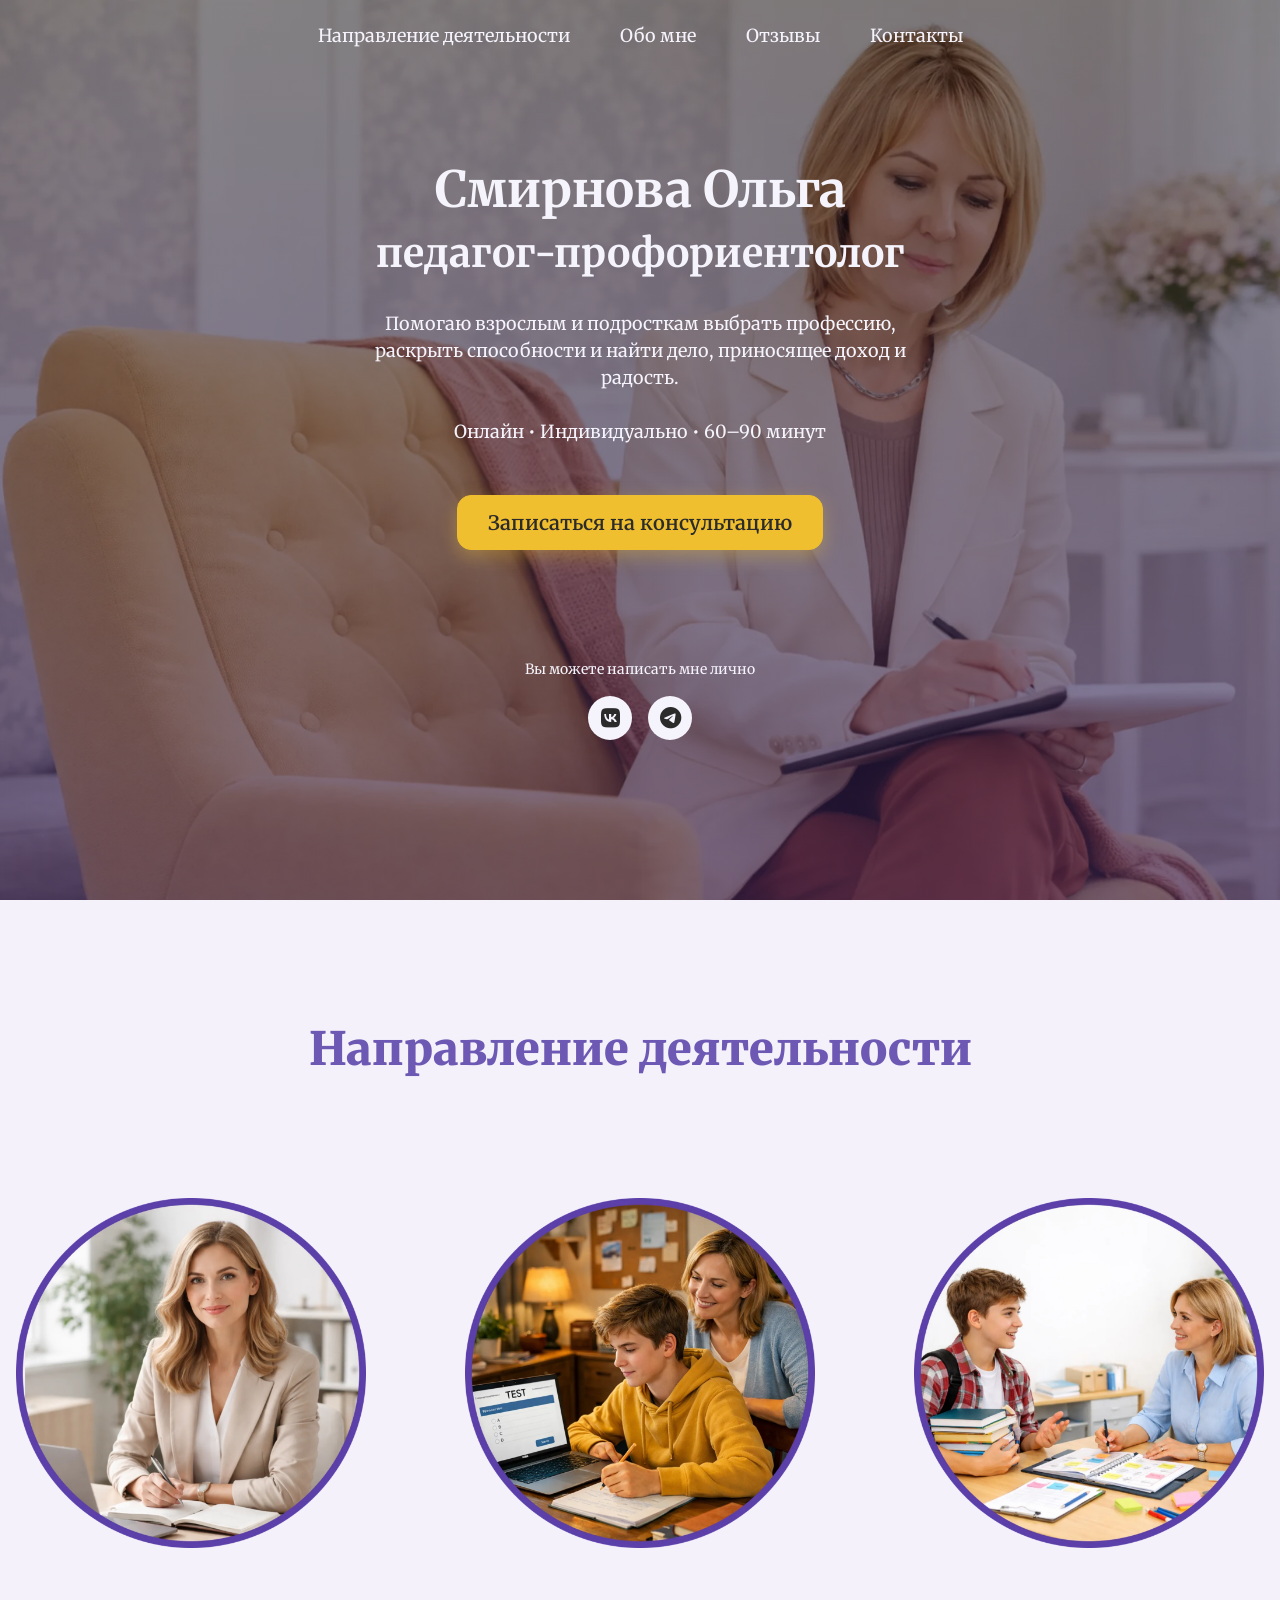
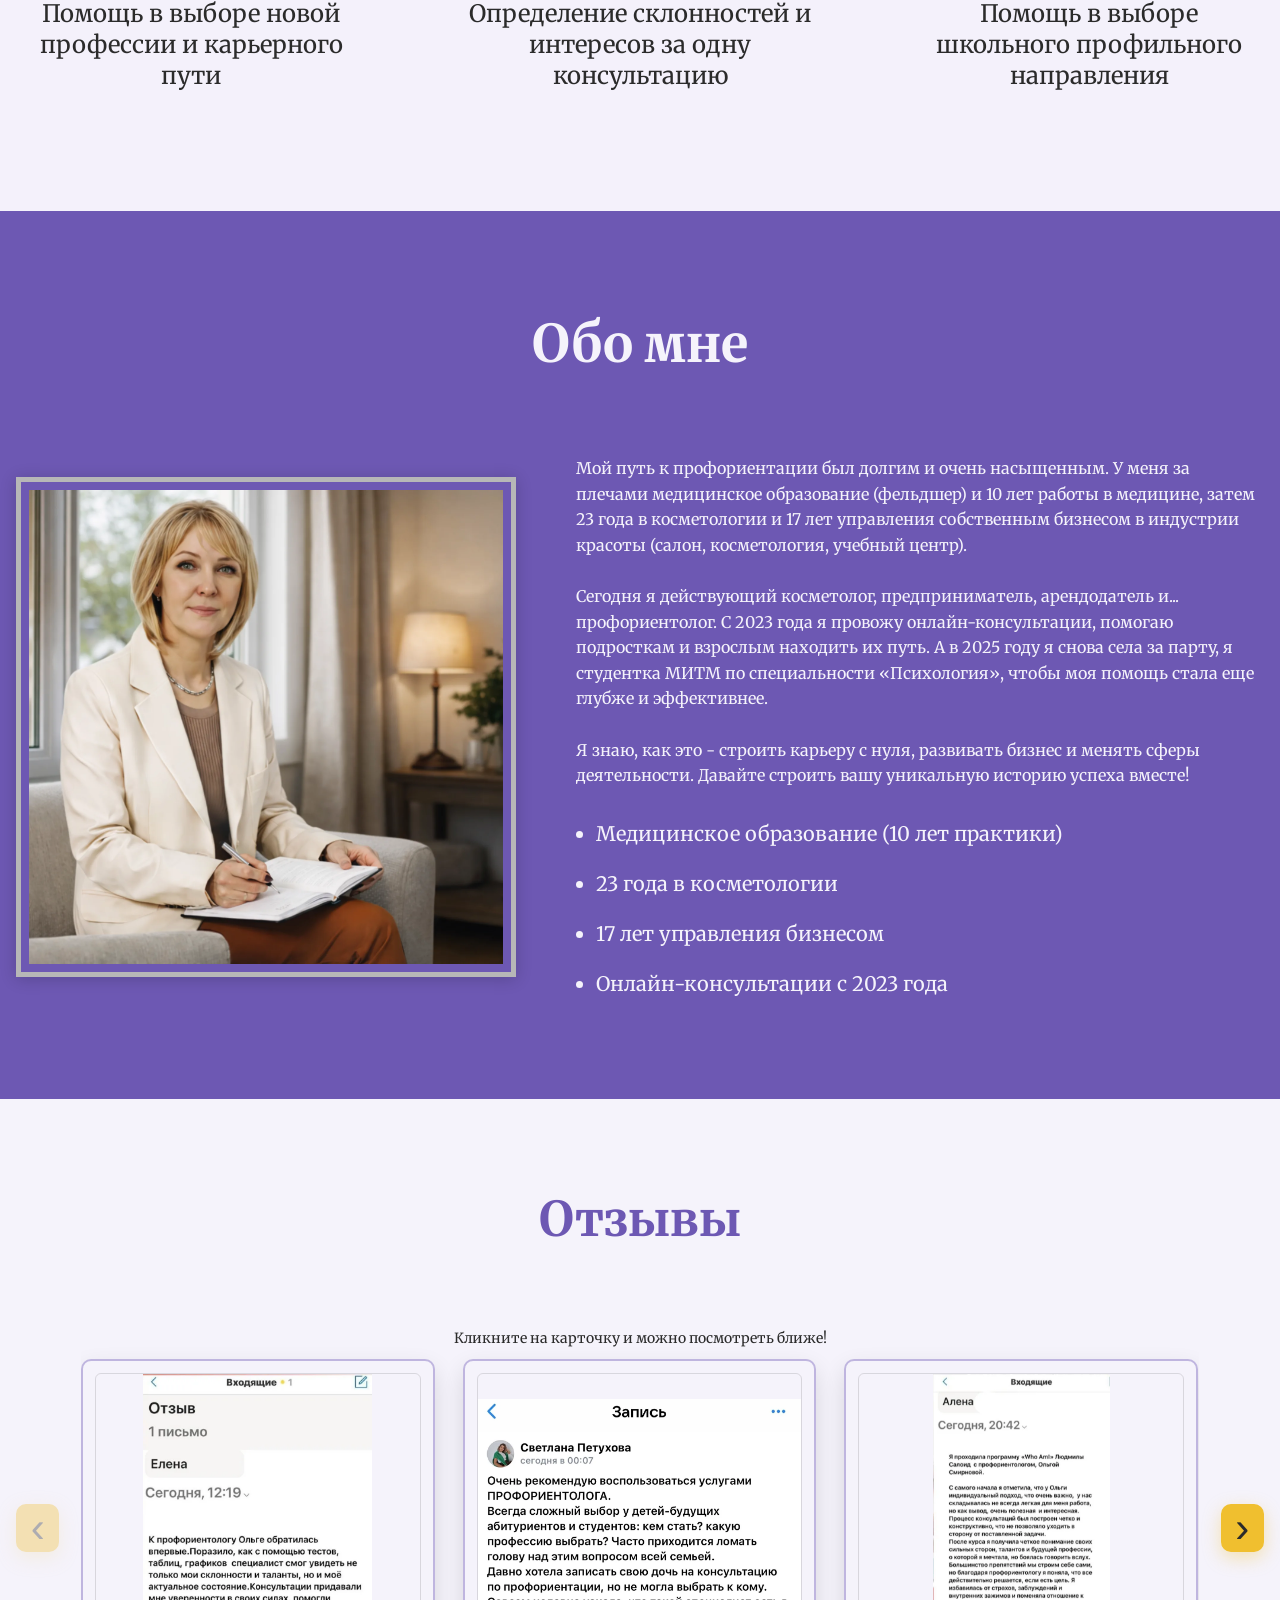
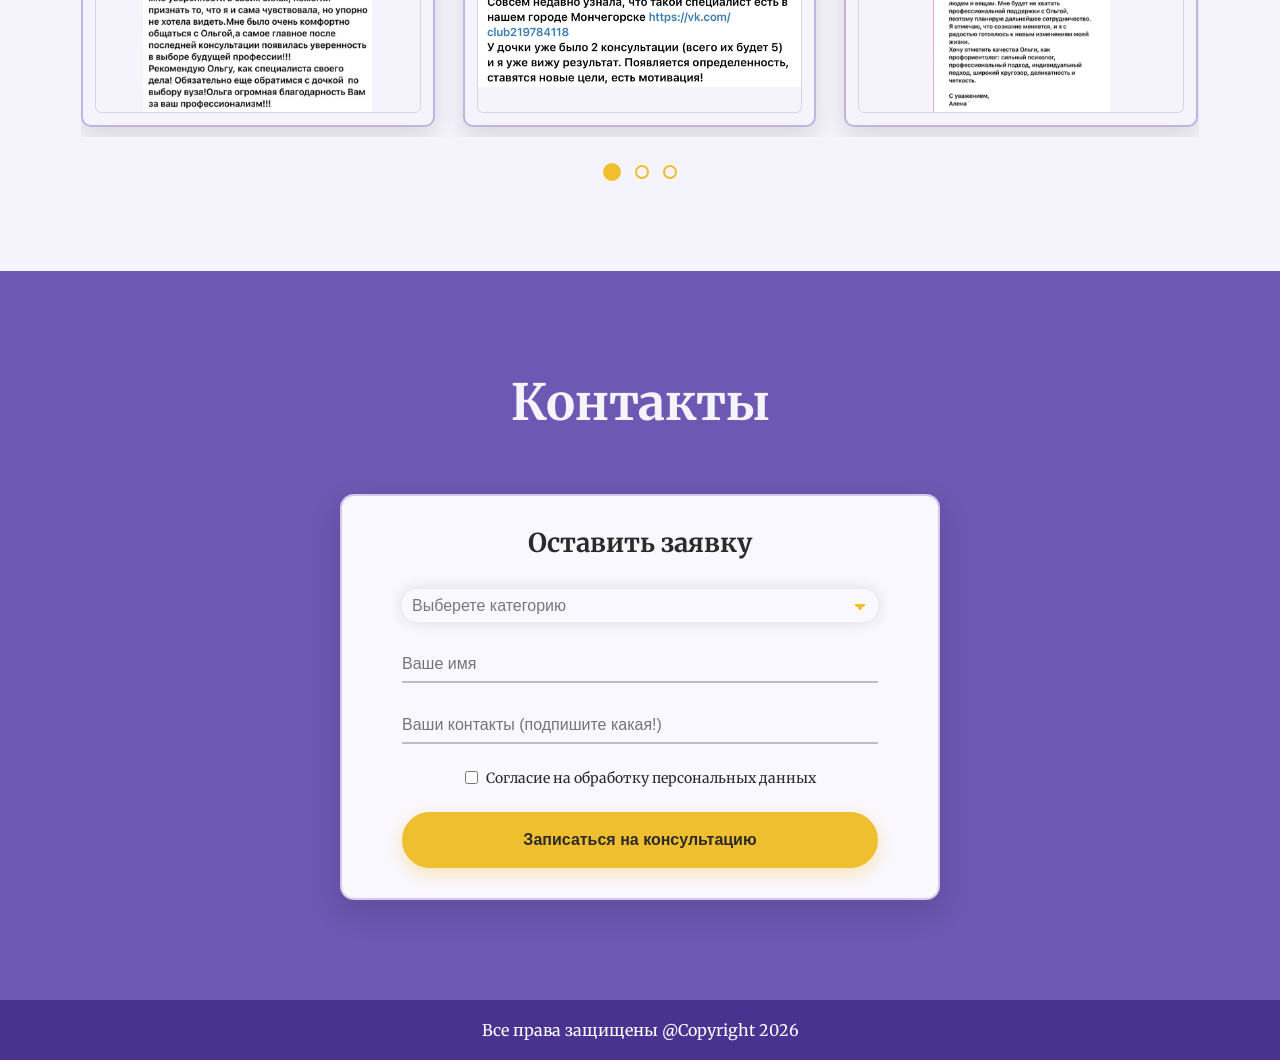
==== index.html @ a54b6b0c "changed" ====
<!DOCTYPE html>
<html lang="ru">

<head>
    <meta charset="UTF-8">
    <meta name="viewport" content="width=device-width, initial-scale=1.0">
    <link rel="stylesheet" href="./css/style.css">
    <link rel="stylesheet" href="./css/media.css">
    <link rel="stylesheet" href="https://cdn.jsdelivr.net/npm/@fortawesome/fontawesome-free@6.5.1/css/all.min.css">
    <link rel="preload" as="image" href="/img/headerPhoto.webp">
    <link href="https://unpkg.com/aos@2.3.1/dist/aos.css" rel="stylesheet">
    <title>Профориентолог Ольга</title>
</head>

<body>
    <nav id="nav">
        <div class="container">
            <div class="nav__links">
                <a href="#work">Направление деятельности</a>
                <a href="#about">Обо мне</a>
                <a href="#reviews">Отзывы</a>
                <a href="#contact">Контакты</a>
            </div>
            <button class="hamburger">
                <span></span>
                <span></span>
                <span></span>
            </button>
        </div>
    </nav>
    <header>
        <div class="container">
            <div class="header__elements">
                <div class="header__description">
                    <h1 data-aos-duration="700" data-aos="fade-down">Смирнова Ольга
                        <br>
                        <span>педагог-профориентолог</span>
                    </h1>
                    <p data-aos-duration="700" data-aos="fade-up">Помогаю взрослым и подросткам выбрать профессию,
                        раскрыть способности и найти дело, приносящее
                        доход и радость.
                        <br>
                        <br>
                        Онлайн • Индивидуально • 60–90 минут
                    </p>
                    <a data-aos-duration="700" data-aos="fade-up" href="#">Записаться на консультацию</a>
                </div>
                <div data-aos-duration="1500" data-aos="fade-up" class="header__contacts">
                    <span>Вы можете написать мне лично</span>
                    <div class="links">
                        <a href=""><i class="fa-brands fa-vk"></i></a>
                        <a href=""><i class="fa-brands fa-telegram"></i></a>
                    </div>
                </div>
            </div>
        </div>
    </header>
    <section id="work" class="work">
        <div class="container">
            <h2 data-aos-duration="700" data-aos="fade-down">Направление деятельности</h2>
            <div class="work__elements">
                <div data-aos-duration="700" data-aos="fade-right" class="work__item">
                    <img src="./img/block1.webp" alt="Профориентация для взрослых" loading="lazy" decoding="async">
                    <p>Помощь в выборе новой профессии и карьерного пути</p>
                </div>
                <div data-aos-duration="500" data-aos="zoom-in" class="work__item">
                    <img src="./img/block2.webp" alt="Профориентация для взрослых" loading="lazy" decoding="async">
                    <p>Определение склонностей и интересов за одну консультацию</p>
                </div>
                <div data-aos-duration="700" data-aos="fade-left" class="work__item">
                    <img src="./img/block3.webp" alt="Профориентация для взрослых" loading="lazy" decoding="async">
                    <p>Помощь в выборе школьного профильного направления</p>
                </div>
            </div>
        </div>
    </section>
    <main id="about" class="about">
        <div class="container">
            <h2 data-aos-duration="700" data-aos="fade-down">Обо мне</h2>
            <div class="about__elements">
                <img data-aos-duration="1000" data-aos="fade-right" src="./img/aboutPhoto.webp" alt="">
                <div data-aos-duration="700" data-aos="fade-up" class="about__description">
                    <p>Мой путь к профориентации был долгим и очень насыщенным. У меня за плечами медицинское
                        образование (фельдшер) и 10 лет работы в медицине, затем 23 года в косметологии и 17 лет
                        управления собственным бизнесом в индустрии красоты (салон, косметология, учебный центр).
                        <br>
                        <br>
                        Сегодня я действующий косметолог, предприниматель, арендодатель и... профориентолог.
                        С 2023 года я провожу онлайн-консультации, помогаю подросткам и взрослым находить их путь. А в
                        2025 году я снова села за парту, я студентка МИТМ по специальности «Психология», чтобы моя
                        помощь стала еще глубже и эффективнее.
                        <br>
                        <br>
                        Я знаю, как это - строить карьеру с нуля, развивать бизнес и менять сферы деятельности.
                        Давайте строить вашу уникальную историю успеха вместе!
                    </p>
                    <ul>
                        <li>Медицинское образование (10 лет практики)</li>
                        <li>23 года в косметологии</li>
                        <li>17 лет управления бизнесом</li>
                        <li>Онлайн-консультации с 2023 года</li>
                    </ul>
                </div>
            </div>
        </div>
    </main>
    <section class="reviews" id="reviews">
        <div class="container">
            <h2 data-aos-duration="700" data-aos="fade-down" class="reviews__title">Отзывы</h2>
            

            <div data-aos-duration="700" data-aos="fade-up" class="reviews__wrap">
                <button class="reviews__arrow reviews__arrow--left" type="button" aria-label="Предыдущие отзывы">
                    &#8249;
                </button>

                <div class="reviews__viewport">
                    <p>Кликните на карточку и можно посмотреть ближе!</p>
                    <div class="reviews__track">

                        <article class="reviews__card">
                            <img class="reviews__img" src="./img/otziv1.webp" alt="Отзыв 1" loading="lazy" decoding="async">
                        </article>

                        <article class="reviews__card">
                            <img class="reviews__img" src="./img/otziv2.webp" alt="Отзыв 2" loading="lazy" decoding="async">
                        </article>

                        <article class="reviews__card">
                            <img class="reviews__img" src="./img/otziv3.webp" alt="Отзыв 3" loading="lazy" decoding="async">
                        </article>

                        <article class="reviews__card">
                            <img class="reviews__img" src="./img/otziv4.webp" alt="Отзыв 4" loading="lazy" decoding="async">
                        </article>

                        <article class="reviews__card">
                            <img class="reviews__img" src="./img/otziv5.webp" alt="Отзыв 5" loading="lazy" decoding="async">
                        </article>

                        <article class="reviews__card">
                            <img class="reviews__img" src="./img/otziv6.webp" alt="Отзыв 6" loading="lazy" decoding="async">
                        </article>

                        <article class="reviews__card">
                            <img class="reviews__img" src="./img/otziv7.webp" alt="Отзыв 7" loading="lazy" decoding="async">
                        </article>

                        <article class="reviews__card">
                            <img class="reviews__img" src="./img/otziv8.webp" alt="Отзыв 8" loading="lazy" decoding="async">
                        </article>

                        <article class="reviews__card">
                            <img class="reviews__img" src="./img/otziv9.webp" alt="Отзыв 9" loading="lazy" decoding="async">
                        </article>
                    </div>
                </div>

                <button class="reviews__arrow reviews__arrow--right" type="button" aria-label="Следующие отзывы">
                    &#8250;
                </button>
            </div>

            <div class="reviews__dots" aria-label="Пагинация отзывов"></div>
        </div>
    </section>
    <section class="contact" id="contacts">
        <div class="container">
            <h2 class="contact__title">Контакты</h2>

            <!-- ВАЖНО: action = твой Apps Script URL -->
            <form class="contact__form" id="contactForm" method="POST"
                action="https://script.google.com/macros/s/AKfycbypz19yXcT_m0xXS_LXuAN0PC6YUEdVDDQrDyx9GblfF2vNADmtGeYzsNXAjeekaZm2/exec"
                target="gas_iframe">

                <h3 class="contact__form-title">Оставить заявку</h3>

                <div class="contact__field">
                    <select class="contact__select" name="category" required>
                        <option value="" disabled selected>Выберете категорию</option>
                        <option value="Для взрослых">Для взрослых</option>
                        <option value="Для подростков">Для подростков</option>
                        <option value="Выбор профильного обучения">Выбор профильного обучения</option>
                        <option value="Т-игра">Т-игра</option>
                    </select>
                </div>

                <div class="contact__field">
                    <input type="text" name="name" placeholder="Ваше имя" required>
                </div>

                <div class="contact__field">
                    <input type="text" name="contact" placeholder="Ваши контакты (подпишите какая!)" required>
                </div>

                <!-- Honeypot (скрытое поле для ботов) -->
                <div class="hp-field" aria-hidden="true">
                    <label>
                        Не заполняйте это поле
                        <input type="text" name="website" tabindex="-1" autocomplete="off">
                    </label>
                </div>

                <label class="contact__agree">
                    <input type="checkbox" name="agree" required>
                    Согласие на обработку персональных данных
                </label>

                <div id="formMessage" style="display:none; margin-top:12px; padding:10px; border-radius:8px;"></div>

                <button type="submit" class="contact__btn">
                    <span class="btn__text">Записаться на консультацию</span>
                    <span class="btn__spinner" aria-hidden="true"></span>
                </button>

                <!-- Скрытое поле requestId будет добавлено скриптом -->
            </form>

            <!-- Скрытый iframe для отправки -->
            <iframe name="gas_iframe" id="gas_iframe" style="display: none;"></iframe>
        </div>
    </section>
    <footer>
        <div class="container">
            <p>Все права защищены @Copyright 2026</p>
        </div>
    </footer>

    <div class="img-modal" id="imgModal" aria-hidden="true">
        <div class="img-modal__overlay" data-close="true"></div>

        <div class="img-modal__content" role="dialog" aria-modal="true">
            <button class="img-modal__close" type="button" aria-label="Закрыть" data-close="true">✕</button>
            <img class="img-modal__img" id="imgModalImg" alt="Увеличенный отзыв">
        </div>
    </div>
    <script src="https://unpkg.com/aos@2.3.1/dist/aos.js"></script>
    <script src="./js/main.js"></script>
    <script>
        (function () {
            const form = document.getElementById('contactForm');
            const submitBtn = form.querySelector('.contact__btn');
            const btnText = submitBtn.querySelector('.btn__text') || submitBtn;
            const messageDiv = document.getElementById('formMessage');
            const iframe = document.getElementById('gas_iframe');

            // Настройки UX
            const COOLDOWN_MS = 10000;      // 30 сек блокировка повторной отправки
            const REQUEST_TIMEOUT_MS = 12000; // если iframe не загрузился
            const AUTOHIDE_MS = 10000;       // авто-скрытие сообщения

            let isSubmitting = false;
            let timeoutId = null;
            let hideMsgId = null;

            // Для антибота "слишком быстро"
            const formShownAt = Date.now();

            // Восстановление кулдауна после перезагрузки страницы
            const cooldownUntil = Number(localStorage.getItem('contactCooldownUntil') || 0);
            if (cooldownUntil > Date.now()) {
                lockButton(cooldownUntil - Date.now());
            }

            form.addEventListener('submit', function (e) {
                // 1) Honeypot: если поле "website" заполнено — считаем ботом
                const hp = form.querySelector('input[name="website"]');
                if (hp && hp.value.trim()) {
                    // Тихо "успешно" (чтобы бот не понял, что его поймали)
                    e.preventDefault();
                    showMessage('✅ Заявка успешно отправлена! Мы свяжемся с вами в ближайшее время.', 'success');
                    form.reset();
                    return;
                }

                // 2) Защита от даблклика
                if (isSubmitting) {
                    e.preventDefault();
                    return;
                }

                // 3) Если идёт кулдаун — не отправляем
                const until = Number(localStorage.getItem('contactCooldownUntil') || 0);
                if (until > Date.now()) {
                    e.preventDefault();
                    const sec = Math.ceil((until - Date.now()) / 1000);
                    showMessage(`⏳ Подождите ${sec} сек. перед повторной отправкой.`, 'error');
                    return;
                }

                // 4) Добавим requestId и время "сколько открыта форма"
                ensureHidden('requestId', Date.now().toString());
                ensureHidden('clientOpenMs', String(Date.now() - formShownAt));

                // UI
                clearTimers();
                messageDiv.style.display = 'none';

                isSubmitting = true;
                submitBtn.disabled = true;
                submitBtn.classList.add('is-loading');
                if (btnText !== submitBtn) btnText.textContent = 'Отправка...';

                // Таймаут на случай, если iframe не загрузился
                timeoutId = setTimeout(() => {
                    isSubmitting = false;
                    submitBtn.disabled = false;
                    submitBtn.classList.remove('is-loading');
                    if (btnText !== submitBtn) btnText.textContent = 'Записаться на консультацию';

                    showMessage('⚠️ Не удалось дождаться ответа. Но если письмо пришло — всё ок. Попробуйте ещё раз позже.', 'error');
                }, REQUEST_TIMEOUT_MS);
            });

            // Успех считаем по факту загрузки iframe (без postMessage — стабильнее)
            iframe.addEventListener('load', function () {
                if (!isSubmitting) return;

                clearTimers();
                isSubmitting = false;

                // Ставим кулдаун
                const until = Date.now() + COOLDOWN_MS;
                localStorage.setItem('contactCooldownUntil', String(until));

                showMessage('✅ Заявка успешно отправлена! Мы свяжемся с вами в ближайшее время.', 'success');
                form.reset();

                // Разблокируем кнопку, но с обратным отсчётом
                lockButton(COOLDOWN_MS);
            });

            function lockButton(ms) {
                const end = Date.now() + ms;
                localStorage.setItem('contactCooldownUntil', String(end));

                submitBtn.disabled = true;
                submitBtn.classList.remove('is-loading');

                const tick = () => {
                    const left = end - Date.now();
                    if (left <= 0) {
                        submitBtn.disabled = false;
                        if (btnText !== submitBtn) btnText.textContent = 'Записаться на консультацию';
                        localStorage.removeItem('contactCooldownUntil');
                        return;
                    }
                    const sec = Math.ceil(left / 1000);
                    if (btnText !== submitBtn) btnText.textContent = `Отправлено ✓ (${sec}с)`;
                    requestAnimationFrame(tick);
                };
                tick();
            }

            function ensureHidden(name, value) {
                let input = form.querySelector(`input[name="${name}"]`);
                if (!input) {
                    input = document.createElement('input');
                    input.type = 'hidden';
                    input.name = name;
                    form.appendChild(input);
                }
                input.value = value;
            }

            function showMessage(text, type) {
                messageDiv.textContent = text;
                messageDiv.style.display = 'block';
                messageDiv.style.backgroundColor = type === 'success' ? '#d4edda' : '#f8d7da';
                messageDiv.style.color = type === 'success' ? '#155724' : '#721c24';
                messageDiv.style.border = `1px solid ${type === 'success' ? '#c3e6cb' : '#f5c6cb'}`;

                clearTimeout(hideMsgId);
                hideMsgId = setTimeout(() => {
                    messageDiv.style.display = 'none';
                }, AUTOHIDE_MS);
            }

            function clearTimers() {
                clearTimeout(timeoutId);
                timeoutId = null;
            }
        })();
    </script>
    <script>
        AOS.init();
    </script>
</body>

</html>
---- css/style.css ----
@import url("https://fonts.googleapis.com/css2?family=Merriweather:ital,opsz,wght@0,18..144,300..900;1,18..144,300..900&display=swap");

/* * { outline: 1px solid rgba(255,0,0,.15); }   */
/* Проверка вылезающих обьектов за экран, для адаптива */

:root {
  --color1: #2b2b2b;
  --color2: #f5f3fb;
  --color3: #6d58b3;
  --color4: #f0bf2f;
  --color5: #fff7d6;
}

* {
  margin: 0;
  padding: 0;
  box-sizing: border-box;
}

html {
  overflow-x: hidden;
}

body {
  font-family: "Merriweather", serif;
  background: var(--color2);
  color: var(--color1);
  overflow-x: hidden;
}

.container {
  max-width: 1440px;
  width: 100%;
  padding: 0 16px;
  margin: 0 auto;
  position: relative;
}

section {
  padding: 120px 0;
}

nav {
  width: 100%;
  padding: 24px 0;
  position: absolute;
  top: 0;
  left: 0;
  z-index: 10;

  & .nav__links {
    display: flex;
    align-items: center;
    justify-content: center;
    gap: 50px;

    & a {
      color: var(--color2);
      font-size: 18px;
      font-weight: 400;
      text-decoration: none;
      transition: 0.2s;

      &:hover {
        color: var(--color4);
      }
    }
  }
  & .hamburger {
    display: none;
  }
}

/* HEADER — простой hero */
header {
  width: 100%;
  height: 100vh;
  background-image:
    linear-gradient(to top, rgba(47, 32, 88, 0.6), rgba(0, 0, 0, 0.45)),
    url("../img/headerPhoto.webp");
  background-position: center center;
  background-size: cover;
  background-repeat: no-repeat;
  display: flex;
  align-items: center;
  justify-content: center;

  & .header__elements {
    display: flex;
    flex-direction: column;
    align-items: center;
    justify-content: center;
    gap: 110px;

    & .header__description {
      display: flex;
      flex-direction: column;
      align-items: center;
      text-align: center;

      & h1 {
        font-size: 50px;
        font-weight: 700;
        color: var(--color2);
        line-height: 1.2;
        margin-bottom: 30px;
        & span {
          font-size: 40px;
        }
      }

      & p {
        font-size: 18px;
        font-weight: 400;
        color: var(--color2);
        margin-bottom: 50px;
        line-height: 150%;
        max-width: 600px;
      }

      /* кнопка — простая */
      & a {
        background: var(--color4);
        border: 1px solid var(--color4);
        color: var(--color1);
        padding: 14px 30px;
        border-radius: 14px;
        text-decoration: none;
        font-weight: 600;
        transition: 0.4s;
        font-size: 20px;
        box-shadow: 0 6px 18px rgba(240, 191, 47, 0.35);

        &:hover {
          background: var(--color2);
          border-color: var(--color5);
          box-shadow: 0 3px 10px var(--color2);
        }
      }
    }

    /* блок контактов — простой */
    & .header__contacts {
      display: flex;
      flex-direction: column;
      gap: 18px;
      align-items: center;

      & span {
        color: var(--color2);
        font-size: 14px;
        font-weight: 400;
      }

      /* иконки — обычные кружки */
      & .links {
        display: flex;
        gap: 16px;

        & a {
          width: 44px;
          height: 44px;
          border-radius: 50%;
          background: var(--color2);
          display: flex;
          align-items: center;
          justify-content: center;
          text-decoration: none;
          transition: 0.4s;

          & i {
            font-size: 22px;
            color: var(--color1);
            transition: 0.4s;
          }

          &:hover {
            background: var(--color4);
          }
        }
      }
    }
  }
}

.work {
  background-color: #f4f1fb;
  & h2 {
    color: var(--color3);
    font-size: 46px;
    text-align: center;
    font-weight: 900;
    margin-bottom: 120px;
  }

  & .work__elements {
    display: flex;
    gap: 40px;
    justify-content: space-between;

    & .work__item {
      display: flex;
      flex-direction: column;
      max-width: 400px;
      width: 100%;
      gap: 50px;
      & img {
        width: 100%;
      }
      & p {
        font-size: 24px;
        text-align: center;
        color: var(--color1);
      }
    }
  }
}

.about {
  background-color: var(--color3);
  padding: 100px 0;

  & h2 {
    text-align: center;
    font-size: 52px;
    color: var(--color2);
    margin-bottom: 80px;
  }

  & .about__elements {
    display: flex;
    justify-content: space-between;
    align-items: center;
    gap: 100px;

    & img {
      max-width: 600px;
      width: 100%;
      border: 5px solid rgb(183, 183, 183);
      box-shadow: 0px 2px 15px rgba(0, 0, 0, 0.188);
      padding: 8px;
    }

    & p {
      font-size: 16px;
      color: var(--color2);
      line-height: 1.6;
      font-weight: 400;
      margin-bottom: 50px;
    }

    & ul {
      display: flex;
      flex-direction: column;
      gap: 20px;
      margin-left: 20px;

      & li {
        font-size: 20px;
        color: var(--color2);
        line-height: 150%;
      }
    }
  }
}

/* ===== REVIEWS (ваша палитра) ===== */
.reviews {
  padding: 90px 0; /* мягкий "бумажный" фон */
  color: var(--color1);
}

.reviews .container {
  max-width: 1440px;
}

.reviews__title {
  text-align: center;
  font-size: 48px;
  font-weight: 700;
  color: var(--color3); /* фиолетовый заголовок */
  margin-bottom: 70px;
}

/* layout */
.reviews__wrap {
  display: flex;
  align-items: center;
  justify-content: center;
  gap: 22px;
  position: relative;
}

.reviews__viewport {
  width: 100%;
  overflow: hidden;
  padding: 10px 0;
}

.reviews__viewport p {
  font-size: 14px;
  text-align: center;
  margin-bottom: 12px;
}

.reviews__track {
  display: flex;
  gap: 28px;
  transition: transform 0.55s ease;
  will-change: transform;
}

/* 3 cards desktop */
.reviews__card {
  flex: 0 0 calc((100% - 56px) / 3); /* 2 gaps * 28 */
  background: var(--color2); /* светлая карточка */
  border: 2px solid rgba(91, 63, 168, 0.35);
  border-radius: 10px;
  padding: 12px;
  transition: 0.4s;
  box-shadow: 0 10px 24px rgba(15, 15, 15, 0.12);
  cursor: pointer;
}

.reviews__card:hover {
  border-color: rgba(91, 63, 168, 0.65);
}

.reviews__img {
  width: 100%;
  height: 340px;
  object-fit: contain;
  display: block;
  border-radius: 6px;

  /* чтобы скрин выглядел как “в рамке” */
  border: 1px solid rgba(15, 15, 15, 0.12);
}

/* arrows */
.reviews__arrow {
  width: 48px;
  height: 48px;
  border-radius: 10px;

  border: 2px solid rgba(91, 63, 168, 0.45);
  background: var(--color4); /* жёлтый акцент */
  border-color: var(--color4);
  color: var(--color1);

  font-size: 42px;
  line-height: 1;
  cursor: pointer;
  transition: 0.2s;
  box-shadow: 0 6px 18px rgba(240, 191, 47, 0.35);

  display: flex;
  align-items: center;
  justify-content: center;
}

.reviews__arrow:hover {
  border: 2px solid var(--color4);
  background: var(--color2);
  color: var(--color1);
}

.reviews__arrow:disabled {
  opacity: 0.35;
  cursor: default;
  &:hover {
    border: 2px solid rgba(91, 63, 168, 0.45);
    background: var(--color4); /* жёлтый акцент */
    border-color: var(--color4);
    color: var(--color1);
  }
}

/* dots */
.reviews__dots {
  margin-top: 26px;
  display: flex;
  justify-content: center;
  align-items: center;
  gap: 14px;
}

.reviews__dot {
  width: 14px;
  height: 14px;
  border-radius: 999px;
  border: 2px solid var(--color4);
  background: transparent;
  cursor: pointer;
  transition: 0.4s;
}

.reviews__dot.is-active {
  background: var(--color4);
  border-color: var(--color4);
  width: 18px;
  height: 18px;
}

/* ===== CONTACT SECTION ===== */

.contact {
  padding: 100px 0;
  background: var(--color3); /* фиолетовый фон */
  display: flex;
  align-items: center;
}

.contact__title {
  text-align: center;
  font-size: 50px;
  font-weight: 700;
  color: var(--color2);
  margin-bottom: 60px;
}

.contact__form-wrapper {
  display: flex;
  justify-content: center;
}

.contact__form {
  width: 100%;
  max-width: 600px;
  background: #faf8ff;
  padding: 30px 60px;
  border-radius: 14px;
  margin: auto;
  border: 2px solid rgba(91, 63, 168, 0.25);
  box-shadow: 0 12px 30px rgba(15, 15, 15, 0.15);
  text-align: left;
}

.contact__form-title {
  font-size: 26px;
  margin-bottom: 30px;
  color: var(--color1);
  text-align: center;
}

.contact__list {
  margin-bottom: 35px;
  padding-left: 20px;
  color: var(--color1);
}

.contact__list li {
  margin-bottom: 12px;
}

.contact__list li::marker {
  color: var(--color3);
  font-size: 22px;
}

.contact__field {
  margin-bottom: 25px;
}

.contact__field input {
  width: 100%;
  border: none;
  border-bottom: 2px solid rgba(15, 15, 15, 0.25);
  background: transparent;
  padding: 8px 0;
  font-size: 16px;
  color: var(--color1);
  outline: none;
  transition: 0.3s;
}

.contact__field input:focus {
  border-color: var(--color4);
}

/* select под стиль инпутов */
.contact__select {
  width: 100%;
  background: transparent;
  border-radius: 15px;
  border: none;
  padding: 8px 34px 8px 10px; /* справа место под стрелку */
  font-size: 16px;
  color: var(--color1);
  outline: none;
  transition: 0.3s;
  box-shadow: 0px 0px 15px rgba(0, 0, 0, 0.124);

  /* убираем стандартный вид */
  -webkit-appearance: none;
  -moz-appearance: none;
  appearance: none;

  /* своя стрелочка */
  background-image:
    linear-gradient(45deg, transparent 50%, var(--color4) 50%),
    linear-gradient(135deg, var(--color4) 50%, transparent 50%);
  background-position:
    calc(100% - 18px) 55%,
    calc(100% - 12px) 55%;
  background-size:
    6px 6px,
    6px 6px;
  background-repeat: no-repeat;
}

.contact__select:focus {
  border-color: var(--color4);
}

/* чтобы placeholder (первая опция) был "серым" */
.contact__select:invalid {
  color: rgba(15, 15, 15, 0.55);
}

/* на всякий: скрыть стрелку в IE (если вдруг) */
.contact__select::-ms-expand {
  display: none;
}

.contact__agree {
  display: flex;
  align-items: center;
  justify-content: center;
  font-size: 14px;
  margin-bottom: 15px;
  color: var(--color1);
}

.contact__agree input {
  margin-right: 8px;
}

/* honeypot должен быть невидимым, но существовать в DOM */
.hp-field {
  position: absolute;
  left: -9999px;
  top: 0;
  width: 1px;
  height: 1px;
  overflow: hidden;
}

.contact__btn {
  width: 100%;
  padding: 16px;
  background: var(--color4);
  border: 3px solid var(--color4);
  border-radius: 40px;
  font-size: 16px;
  position: relative;
  font-weight: 600;
  color: var(--color1);
  cursor: pointer;
  transition: 0.3s;
  box-shadow: 0 6px 18px rgba(240, 191, 47, 0.35);
  margin-top: 10px;
}

.contact__btn:hover {
  background: transparent;
  border-color: var(--color4);
}

.contact__btn.is-loading {
  opacity: 0.85;
  cursor: not-allowed;
}

.contact__btn .btn__spinner {
  display: none;
  width: 16px;
  height: 16px;
  margin-left: 10px;
  border: 2px solid currentColor;
  border-top-color: transparent;
  border-radius: 50%;
  vertical-align: middle;
  animation: spin 0.8s linear infinite;
}

.contact__btn.is-loading .btn__spinner {
  display: inline-block;
}

@keyframes spin {
  to {
    transform: rotate(360deg);
  }
}

footer {
  background: #4a3390; /* темнее чем --color3 */
  color: #ffffff;
  padding: 20px 0;
  text-align: center;
}

/* ===== Image Modal ===== */
.img-modal {
  position: fixed;
  inset: 0;
  display: none;
  z-index: 9999;
  transition: 0.4s;           
  padding: 0 8px;
}

.img-modal.is-open {
  display: flex;
  justify-content: center;    
  align-items: center;  
}

.img-modal__overlay {
  position: absolute;
  inset: 0;
  background: rgba(15, 15, 15, 0.65);
}

.img-modal__content {
  position: relative;
  max-width: 900px;
  width: 100%;
  max-height: 88vh;
  margin: 6vh auto;
  background: var(--color2);
  border: 2px solid rgba(91, 63, 168, 0.35);
  border-radius: 12px;
  padding: 12px;
  overflow: hidden;
}

.img-modal__img {
  width: 100%;
  height: 100%;
  max-height: calc(88vh - 70px);
  object-fit: contain;
  display: block;
  background: #fff;
  border-radius: 8px;
  border: 1px solid rgba(15, 15, 15, 0.12);
}

/* Кнопка закрытия — большая, заметная, в правом верхнем углу экрана */
.img-modal__close {
  position: absolute; /* было absolute */
  top: 18px;
  right: 18px;
  z-index: 10000;

  width: 56px;
  height: 56px;
  border-radius: 100%;

  border: 2px solid rgba(238, 233, 250, 0.7);
  color: var(--color1);
  font-size: 28px;
  font-weight: 800;
  line-height: 1;
  cursor: pointer;
 
}

.img-modal__close:hover {
  filter: brightness(0.95);
}
---- css/media.css ----
:root {
  --color1: #2b2b2b;
  --color2: #f5f3fb;
  --color3: #6d58b3;
  --color4: #f0bf2f;
  --color5: #fff7d6;
}

@media (max-width: 1315px) {
  .work {
    & .work__elements {
      & .work__item {
        max-width: 350px;
      }
    }
  }

  .about {
    & .about__elements {
      gap: 60px;
      & img {
        width: 500px;
      }
      & .about__description {
        & p {
          margin-bottom: 30px;
        }
      }
    }
  }
}

@media (max-width: 1180px) {
  .work {
    & .work__elements {
      & .work__item {
        max-width: 300px;
      }
    }
  }
  .about {
    & .about__elements {
      & img {
      }
      & .about__description {
        & p {
        }
      }
    }
  }
}

@media (max-width: 1100px) {
  .work {
    & h2 {
      font-size: 38px;
    }
  }
  .about {
    padding: 70px 0;

    & h2 {
      font-size: 38px;
      margin-bottom: 40px;
    }

    & .about__elements {
      flex-direction: column;
      align-items: center;
      gap: 28px;

      /* текстовый блок */
      & .about__description {
        width: 100%;
        max-width: 720px;
      }

      & p {
        font-size: 15px;
        line-height: 1.65;
        margin-bottom: 26px;
        text-align: left;
      }

      & ul {
        margin-left: 20px;
        gap: 12px;

        & li {
          font-size: 16px;
          line-height: 1.5;
        }
      }
    }
  }

  .reviews {
    padding: 70px 0;
  }

  .reviews__title {
    font-size: 38px;
  }

  .reviews__wrap {
    gap: 14px;
  }

  .reviews__track {
    gap: 20px;
    transition: transform 0.45s ease;
  }

  .reviews__card {
    flex: 0 0 calc((100% - 20px) / 2); /* 2 карточки, 1 gap=20 */
    padding: 10px;
  }

  .reviews__img {
    height: 320px;
  }

  .reviews__arrow {
    width: 44px;
    height: 44px;
    font-size: 36px;
  }

  .contact__title {
    font-size: 38px;
  }
}

@media (max-width: 1050px) {
  .work {
    & .work__elements {
      & .work__item {
        max-width: 275px;
      }
    }
  }
}

@media (max-width: 950px) {
  .work {
    & .work__elements {
      flex-direction: column;
      justify-content: center;
      align-items: center;
      gap: 100px;
      & .work__item {
        max-width: 400px;
      }
    }
  }
}

@media (max-width: 768px) {
  .nav__links {
    /* твои стили */
  }

  /* Очень мощный костыль, но работает почти всегда */

  html,
  body {
    overflow-x: hidden;
    width: 100%;
  }

  body:has(.nav__links_active) {
    overflow-x: hidden !important;
    position: fixed; /* ← фиксируем body */
    width: 100%;
    left: 0;
    top: 0;
  }

  nav {
    /* чтобы кнопка позиционировалась внутри контейнера */
    & .container {
      position: relative;
    }

    & .hamburger {
      display: flex !important;
      border: none;
      width: 40px;
      height: 20px;
      background: transparent;
      position: absolute;
      right: 16px;
      top: 50%;
      transform: translateY(-50%);
      z-index: 2001;

      & span {
        background-color: var(--color4);
        height: 2px;
        width: 100%;
        position: absolute;
        left: 0;
        transition: 0.4s;

        &:nth-child(1) {
          top: 0;
        }
        &:nth-child(2) {
          top: 9px;
        }
        &:nth-child(3) {
          bottom: 0;
        }
      }
    }

    /* меню-оверлей на весь экран */
    & .nav__links {
      position: fixed;
      inset: 0; /* top:0 right:0 bottom:0 left:0 */
      box-sizing: border-box;
      height: 100dvh;
      padding: 0;
      margin: 0;
      max-width: none;
      display: flex;
      flex-direction: column;
      justify-content: center;
      align-items: center;
      gap: 24px;
      background-color: var(--color3);
      z-index: 2000;
      transform: translateX(100%);
      transition: transform 0.4s ease;
      width: 100%;
      max-width: 100dvw; /* ← или 100dvw */
      overflow-x: hidden; /* на случай если где-то вылезает контент */

      & a {
        font-size: 24px;
        border-bottom: 2px solid var(--color2);
        padding: 6px 0;

        &:hover {
          color: var(--color4);
          border-bottom-color: var(--color4);
        }
      }
    }

    /* активный класс */
    & .nav__links_active {
      transform: translateX(0);
    }

    /* анимация бургера */
    & .hamburger_active {
      & span:nth-child(1) {
        top: 9px;
        transform: rotate(45deg);
      }
      & span:nth-child(2) {
        transform: translateX(-150%);
        opacity: 0;
      }
      & span:nth-child(3) {
        bottom: 9px;
        transform: rotate(-45deg);
      }
    }
  }
}

@media (max-width: 700px) {
  .reviews {
    padding: 60px 0;
  }

  .reviews__wrap {
    gap: 10px;
  }

  .reviews__track {
    gap: 14px;
    transition: transform 0.4s ease;
  }

  .reviews__card {
    flex: 0 0 100%; /* 1 карточка */
    padding: 10px;
  }

  .reviews__img {
    height: 280px;
  }

  .reviews__arrow {
    width: 40px;
    height: 40px;
    font-size: 32px;
  }

  .reviews__dots {
    gap: 10px;
  }

  .contact {
    & .contact__form {
      padding: 50px 30px 30px;
      & .contact__form-title {
        font-size: 22px;
      }
      & .contact__list {
        & li {
          font-size: 14px;
        }
      }

      & .contact__btn {
      }
    }
  }
}

@media (max-width: 600px) {
  header {
    background-position: 65% center;
    & .header__elements {
      & .header__description {
        & h1 {
          font-size: 40px;
          & span {
            font-size: 30px;
          }
        }
      }
    }
  }
  .about {
    padding: 60px 0;

    & h2 {
      font-size: 32px;
      margin-bottom: 60px;
    }

    & .about__elements {
      gap: 22px;

      & img {
        width: 100%;
        margin-bottom: 20px;
      }

      & p {
        font-size: 14px;
        margin-bottom: 22px;
      }

      & ul {
        gap: 10px;

        & li {
          font-size: 15px;
        }
      }
    }
  }
}

@media (max-width: 480px) {
  .about {
    padding: 60px 0;

    & h2 {
      font-size: 32px;
    }

    & .about__elements {
      gap: 22px;

      & p {
        font-size: 14px;
        margin-bottom: 22px;
      }

      & ul {
        gap: 10px;

        & li {
          font-size: 15px;
        }
      }
    }
  }
}

@media (max-width: 450px) {
  header {
    padding-top: 50px;
    & .header__elements {
      & .header__description {
        & h1 {
          font-size: 34px;
          & span {
            font-size: 24px;
          }
        }

        & p {
          font-size: 16px;
        }

        & a {
          font-size: 16px;
        }
      }
    }
  }

  .contact {
    & .contact__form {
      padding: 40px 20px 25px;
      & .contact__form-title {
        font-size: 22px;
      }
      & .contact__list {
        & li {
          font-size: 14px;
        }
      }

      & .contact__btn {
        font-size: 14px !important;
      }
    }
  }

  .nav__links {
    & a {
      font-size: 18px !important;
    }
  }
}
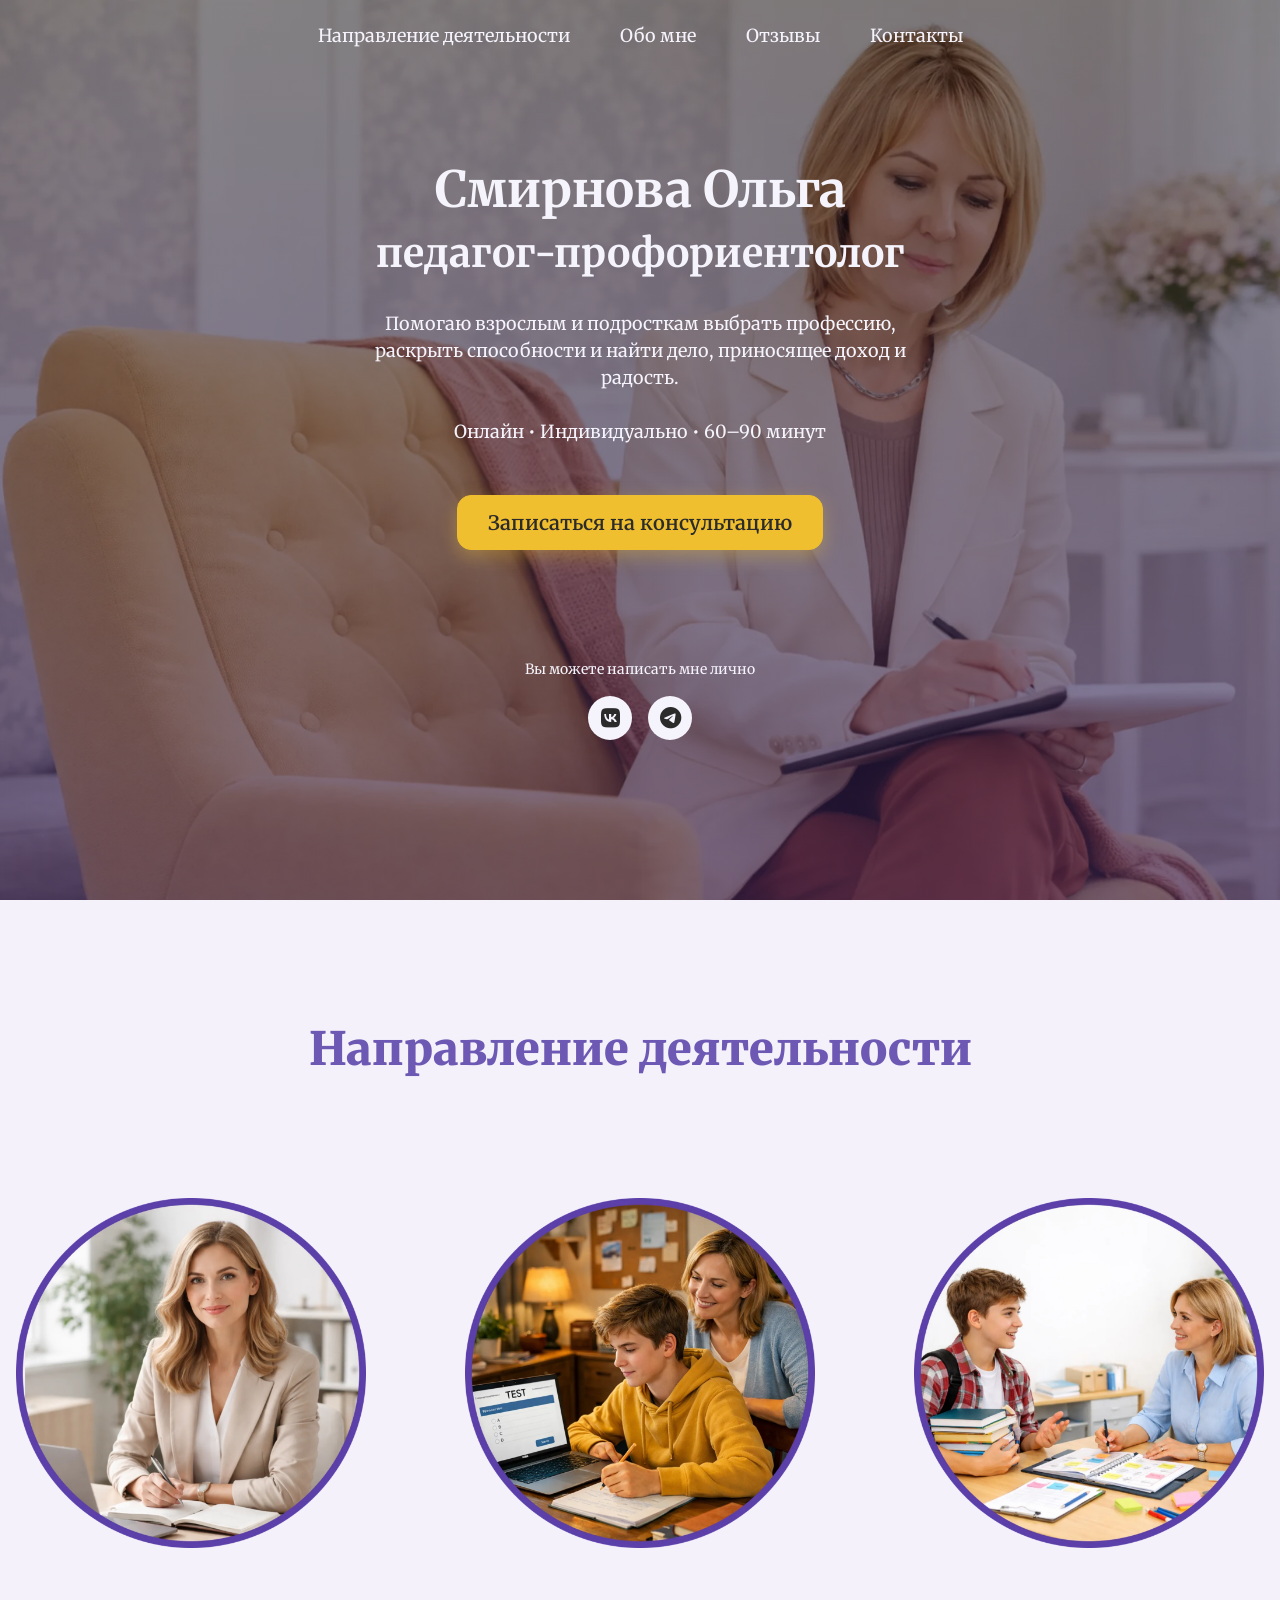
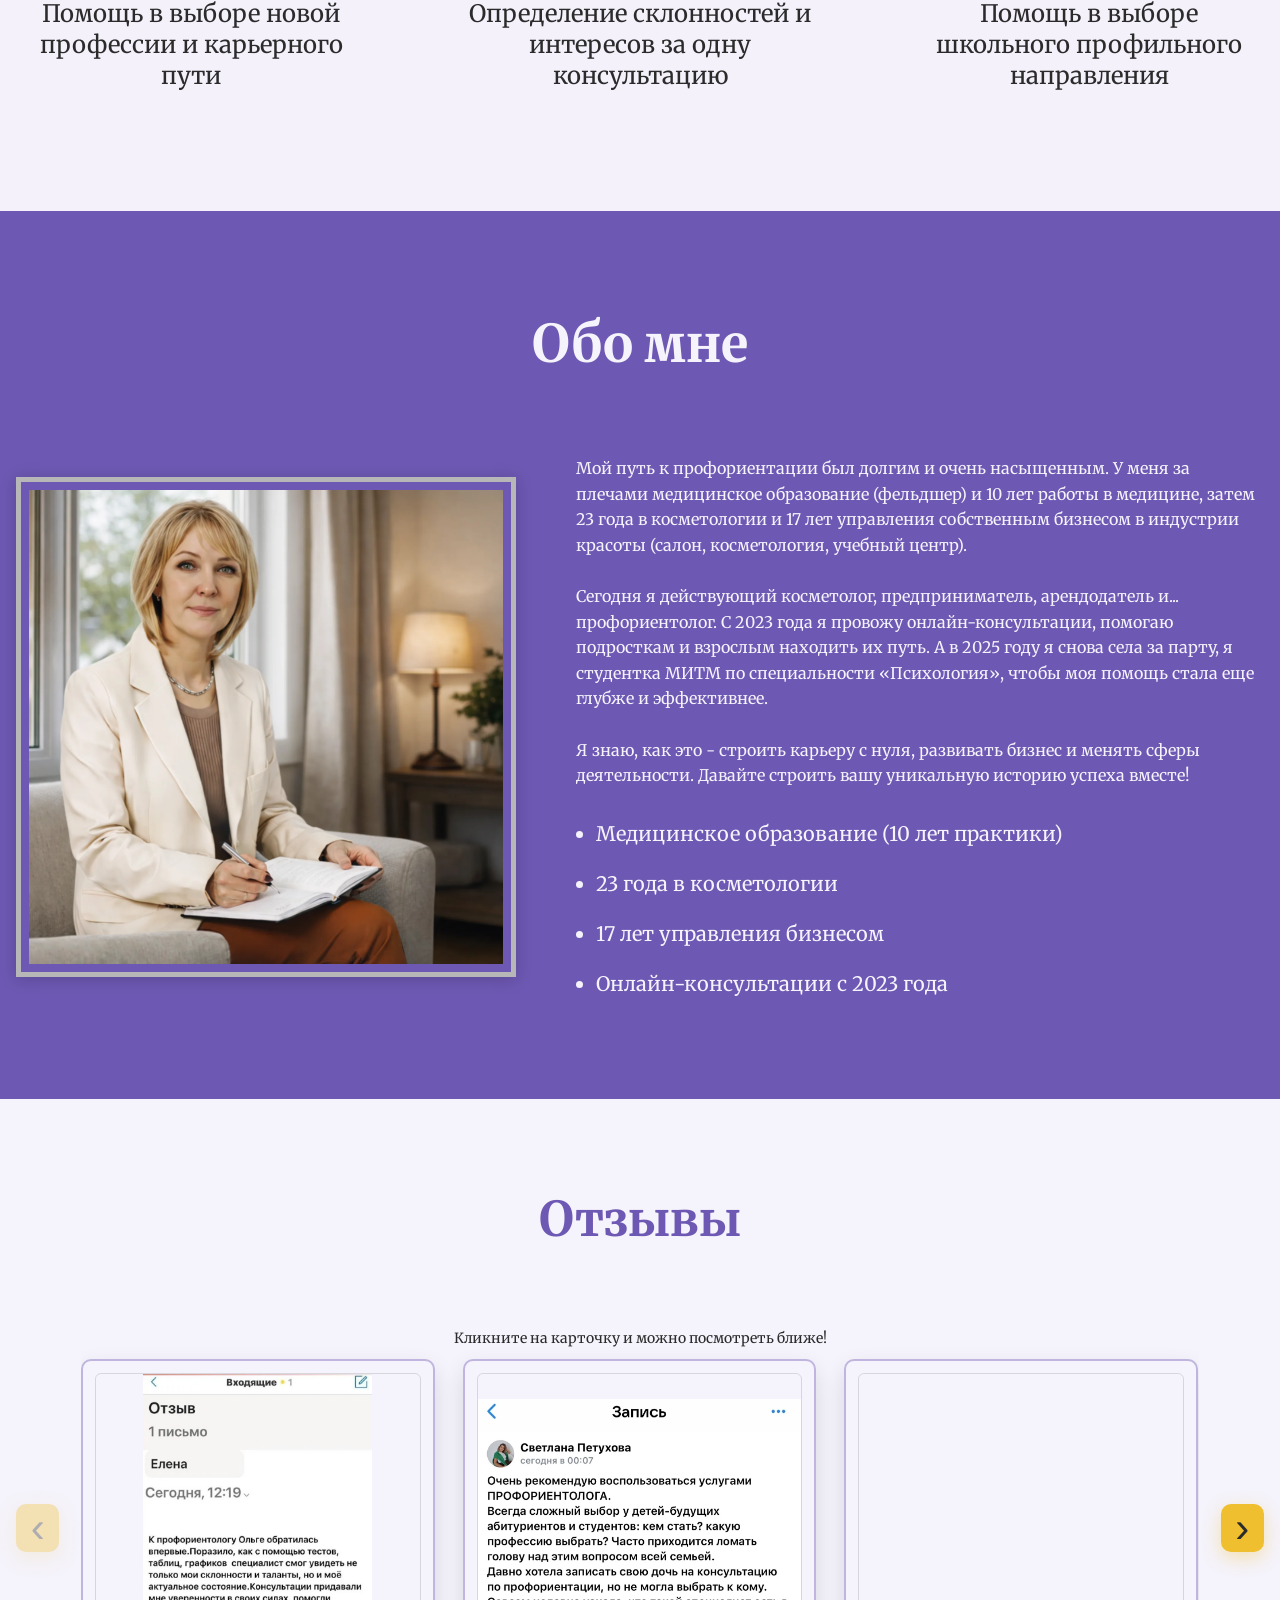
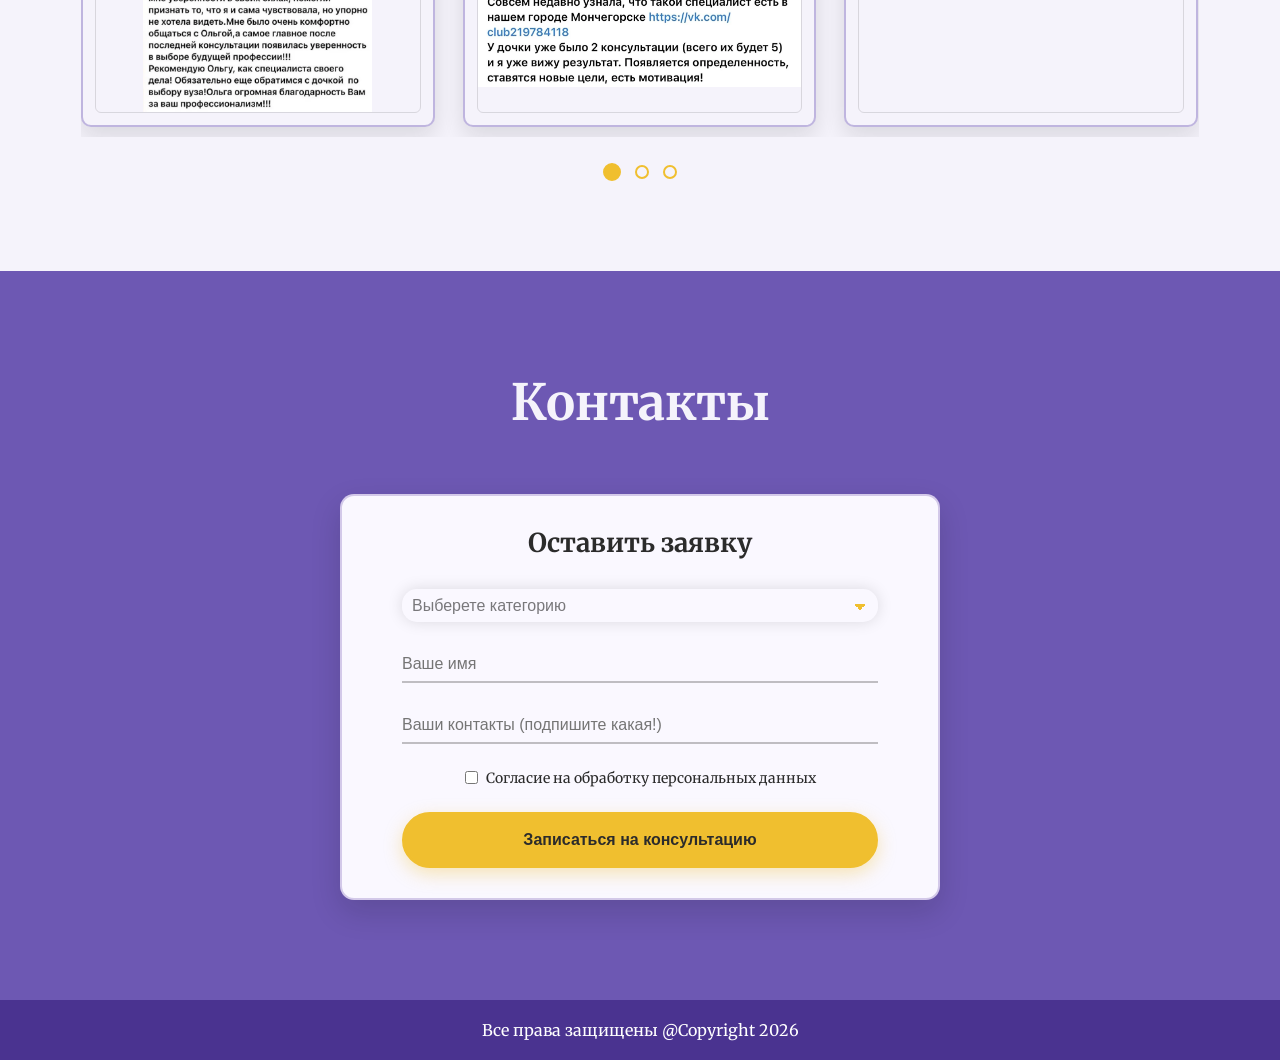
==== commit 252e5f49: "changed" ====
--- a/index.html
+++ b/index.html
@@ -4,12 +4,19 @@
 <head>
     <meta charset="UTF-8">
     <meta name="viewport" content="width=device-width, initial-scale=1.0">
+    <link rel="canonical" href="https://likedgrall.github.io/proforientolog-Olga/">
+    <meta property="og:title" content="Профориентолог Ольга — помощь в выборе профессии">
+    <meta property="og:description"
+        content="Онлайн-консультации и профориентация для подростков и взрослых. Помогу найти путь к профессии!">
+    <meta property="og:image" content="https://likedgrall.github.io/proforientolog-Olga/headerPhoto.webp">
+    <meta property="og:url" content="https://likedgrall.github.io/proforientolog-Olga/">
+    <meta property="og:type" content="website">
     <link rel="stylesheet" href="./css/style.css">
     <link rel="stylesheet" href="./css/media.css">
     <link rel="stylesheet" href="https://cdn.jsdelivr.net/npm/@fortawesome/fontawesome-free@6.5.1/css/all.min.css">
     <link rel="preload" as="image" href="/img/headerPhoto.webp">
     <link href="https://unpkg.com/aos@2.3.1/dist/aos.css" rel="stylesheet">
-    <title>Профориентолог Ольга</title>
+    <title>Профориентолог Ольга — помощь в выборе профессии и карьерного пути</title>
 </head>
 
 <body>
@@ -78,7 +85,7 @@
         <div class="container">
             <h2 data-aos-duration="700" data-aos="fade-down">Обо мне</h2>
             <div class="about__elements">
-                <img data-aos-duration="1000" data-aos="fade-right" src="./img/aboutPhoto.webp" alt="">
+                <img data-aos-duration="1000" data-aos="fade-right" src="./img/aboutPhoto.webp" alt="Профориентолог Ольга онлайн-консультации">
                 <div data-aos-duration="700" data-aos="fade-up" class="about__description">
                     <p>Мой путь к профориентации был долгим и очень насыщенным. У меня за плечами медицинское
                         образование (фельдшер) и 10 лет работы в медицине, затем 23 года в косметологии и 17 лет
@@ -107,7 +114,7 @@
     <section class="reviews" id="reviews">
         <div class="container">
             <h2 data-aos-duration="700" data-aos="fade-down" class="reviews__title">Отзывы</h2>
-            
+
 
             <div data-aos-duration="700" data-aos="fade-up" class="reviews__wrap">
                 <button class="reviews__arrow reviews__arrow--left" type="button" aria-label="Предыдущие отзывы">
@@ -119,39 +126,48 @@
                     <div class="reviews__track">
 
                         <article class="reviews__card">
-                            <img class="reviews__img" src="./img/otziv1.webp" alt="Отзыв 1" loading="lazy" decoding="async">
-                        </article>
-
-                        <article class="reviews__card">
-                            <img class="reviews__img" src="./img/otziv2.webp" alt="Отзыв 2" loading="lazy" decoding="async">
-                        </article>
-
-                        <article class="reviews__card">
-                            <img class="reviews__img" src="./img/otziv3.webp" alt="Отзыв 3" loading="lazy" decoding="async">
-                        </article>
-
-                        <article class="reviews__card">
-                            <img class="reviews__img" src="./img/otziv4.webp" alt="Отзыв 4" loading="lazy" decoding="async">
-                        </article>
-
-                        <article class="reviews__card">
-                            <img class="reviews__img" src="./img/otziv5.webp" alt="Отзыв 5" loading="lazy" decoding="async">
-                        </article>
-
-                        <article class="reviews__card">
-                            <img class="reviews__img" src="./img/otziv6.webp" alt="Отзыв 6" loading="lazy" decoding="async">
-                        </article>
-
-                        <article class="reviews__card">
-                            <img class="reviews__img" src="./img/otziv7.webp" alt="Отзыв 7" loading="lazy" decoding="async">
-                        </article>
-
-                        <article class="reviews__card">
-                            <img class="reviews__img" src="./img/otziv8.webp" alt="Отзыв 8" loading="lazy" decoding="async">
-                        </article>
-
-                        <article class="reviews__card">
-                            <img class="reviews__img" src="./img/otziv9.webp" alt="Отзыв 9" loading="lazy" decoding="async">
+                            <img class="reviews__img" src="./img/otziv1.webp" alt="Отзыв 1" loading="lazy"
+                                decoding="async">
+                        </article>
+
+                        <article class="reviews__card">
+                            <img class="reviews__img" src="./img/otziv2.webp" alt="Отзыв 2" loading="lazy"
+                                decoding="async">
+                        </article>
+
+                        <article class="reviews__card">
+                            <img class="reviews__img" src="./img/otziv3.webp" alt="Отзыв 3" loading="lazy"
+                                decoding="async">
+                        </article>
+
+                        <article class="reviews__card">
+                            <img class="reviews__img" src="./img/otziv4.webp" alt="Отзыв 4" loading="lazy"
+                                decoding="async">
+                        </article>
+
+                        <article class="reviews__card">
+                            <img class="reviews__img" src="./img/otziv5.webp" alt="Отзыв 5" loading="lazy"
+                                decoding="async">
+                        </article>
+
+                        <article class="reviews__card">
+                            <img class="reviews__img" src="./img/otziv6.webp" alt="Отзыв 6" loading="lazy"
+                                decoding="async">
+                        </article>
+
+                        <article class="reviews__card">
+                            <img class="reviews__img" src="./img/otziv7.webp" alt="Отзыв 7" loading="lazy"
+                                decoding="async">
+                        </article>
+
+                        <article class="reviews__card">
+                            <img class="reviews__img" src="./img/otziv8.webp" alt="Отзыв 8" loading="lazy"
+                                decoding="async">
+                        </article>
+
+                        <article class="reviews__card">
+                            <img class="reviews__img" src="./img/otziv9.webp" alt="Отзыв 9" loading="lazy"
+                                decoding="async">
                         </article>
                     </div>
                 </div>
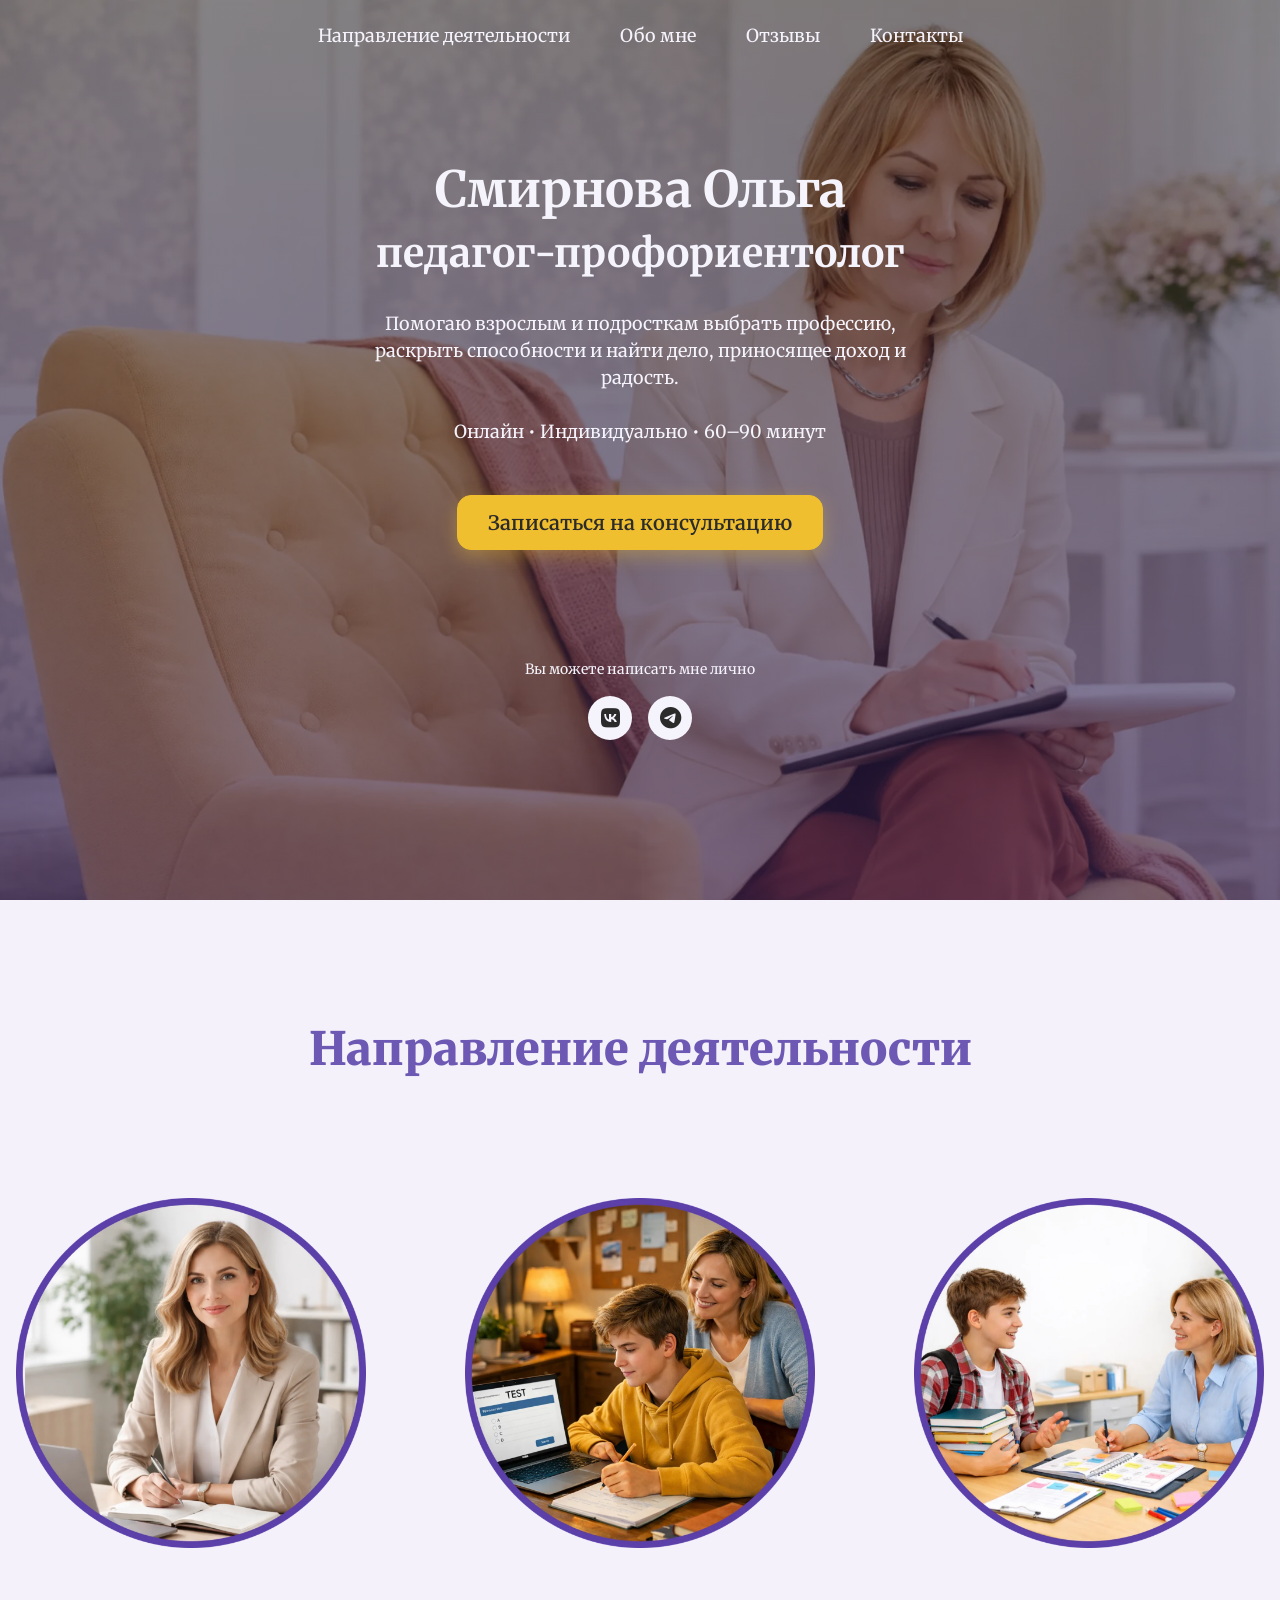
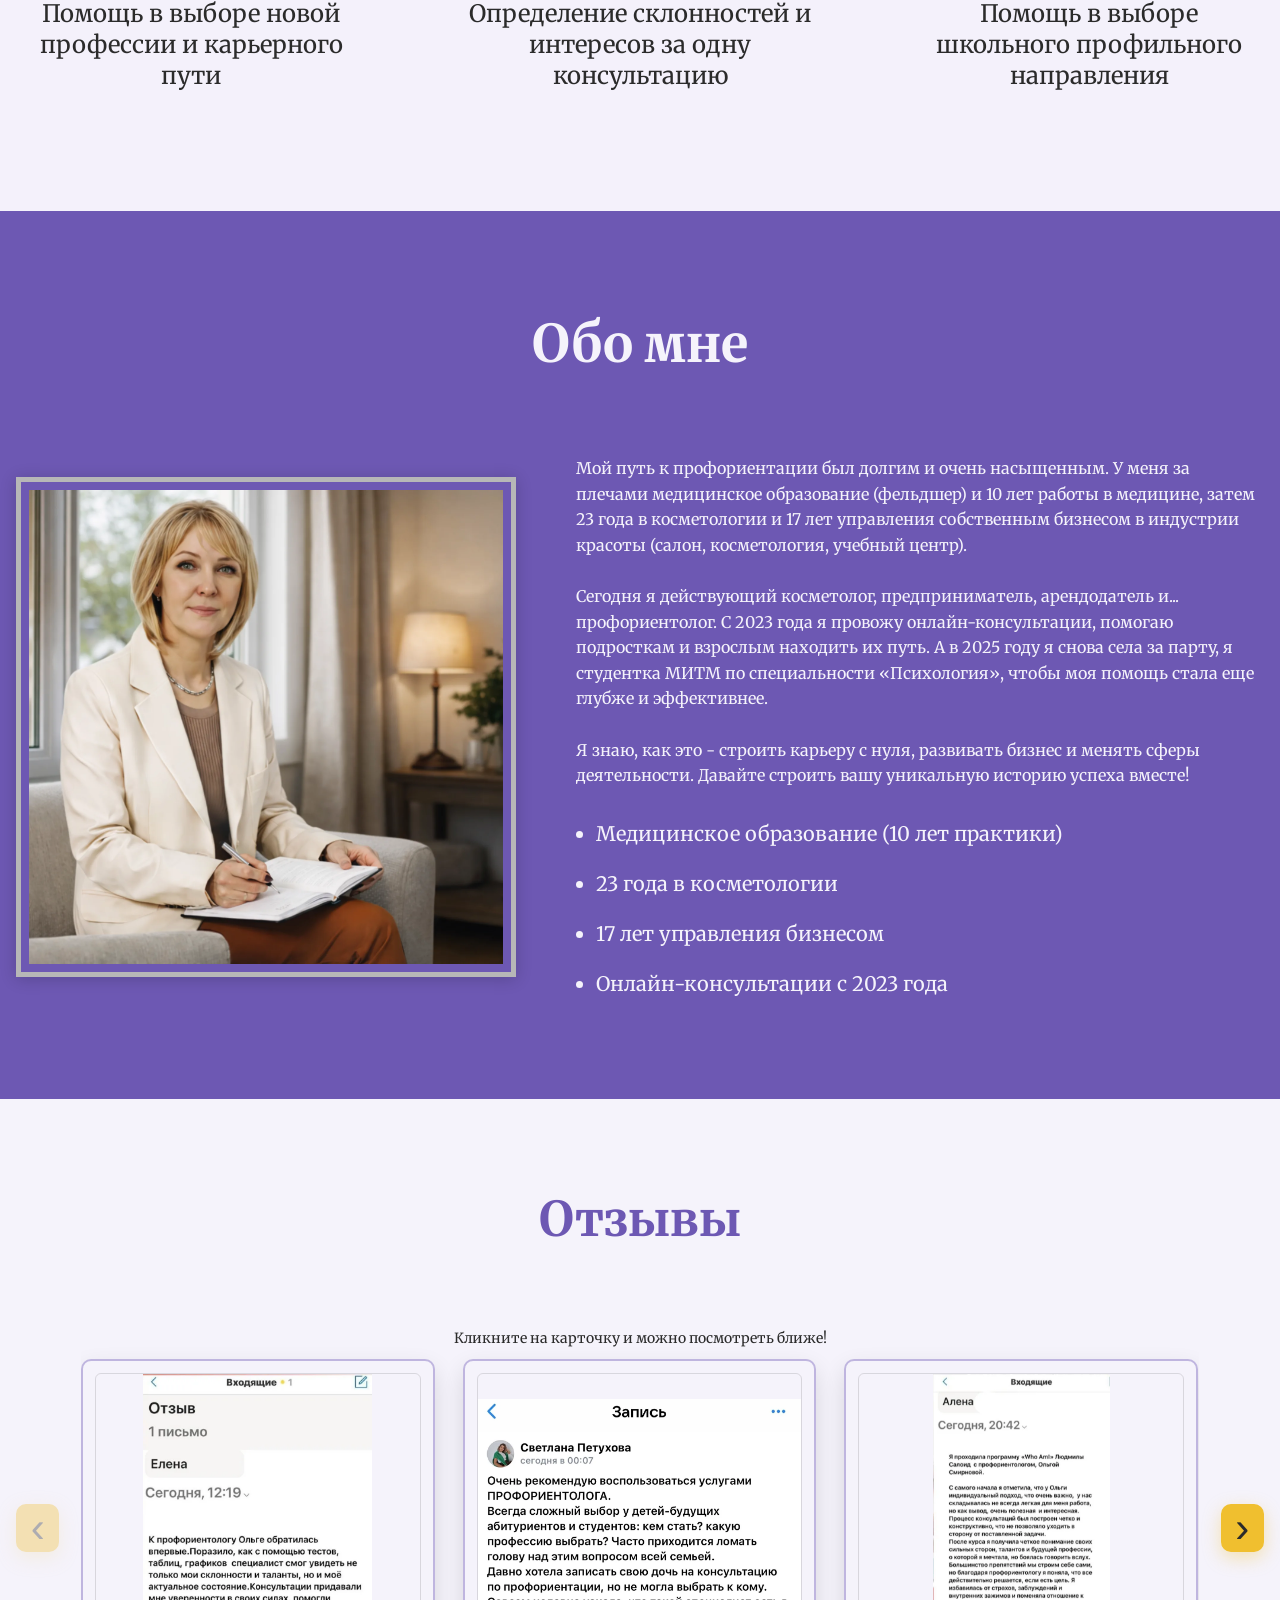
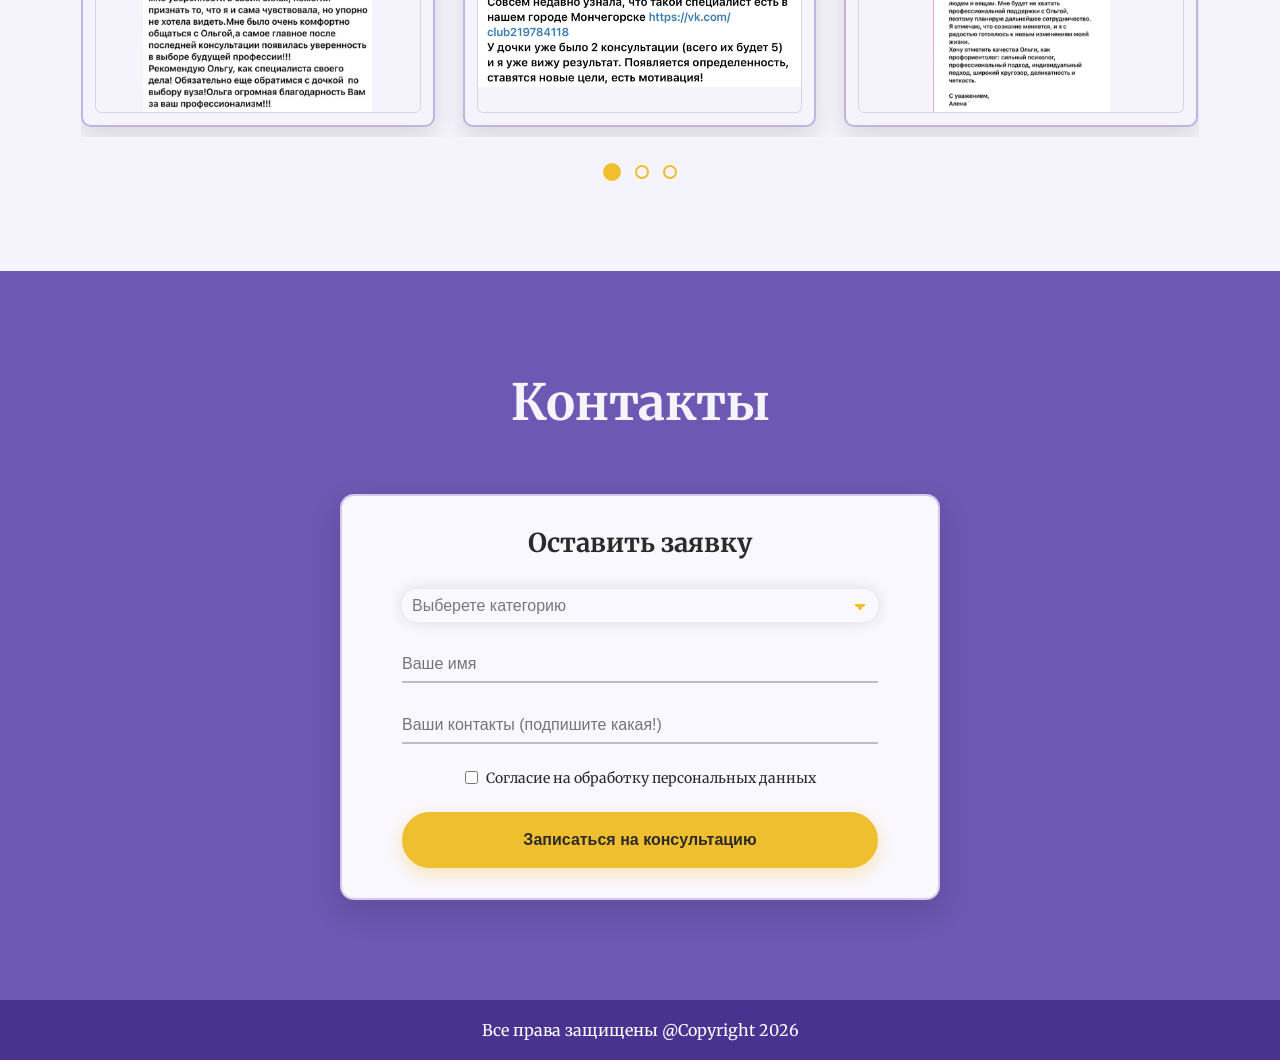
==== commit 566d9d78: "changed" ====
--- a/index.html
+++ b/index.html
@@ -8,7 +8,7 @@
     <meta property="og:title" content="Профориентолог Ольга — помощь в выборе профессии">
     <meta property="og:description"
         content="Онлайн-консультации и профориентация для подростков и взрослых. Помогу найти путь к профессии!">
-    <meta property="og:image" content="https://likedgrall.github.io/proforientolog-Olga/headerPhoto.webp">
+    <meta property="og:image" content="https://likedgrall.github.io/proforientolog-Olga/img/headerPhoto.webp">
     <meta property="og:url" content="https://likedgrall.github.io/proforientolog-Olga/">
     <meta property="og:type" content="website">
     <link rel="stylesheet" href="./css/style.css">
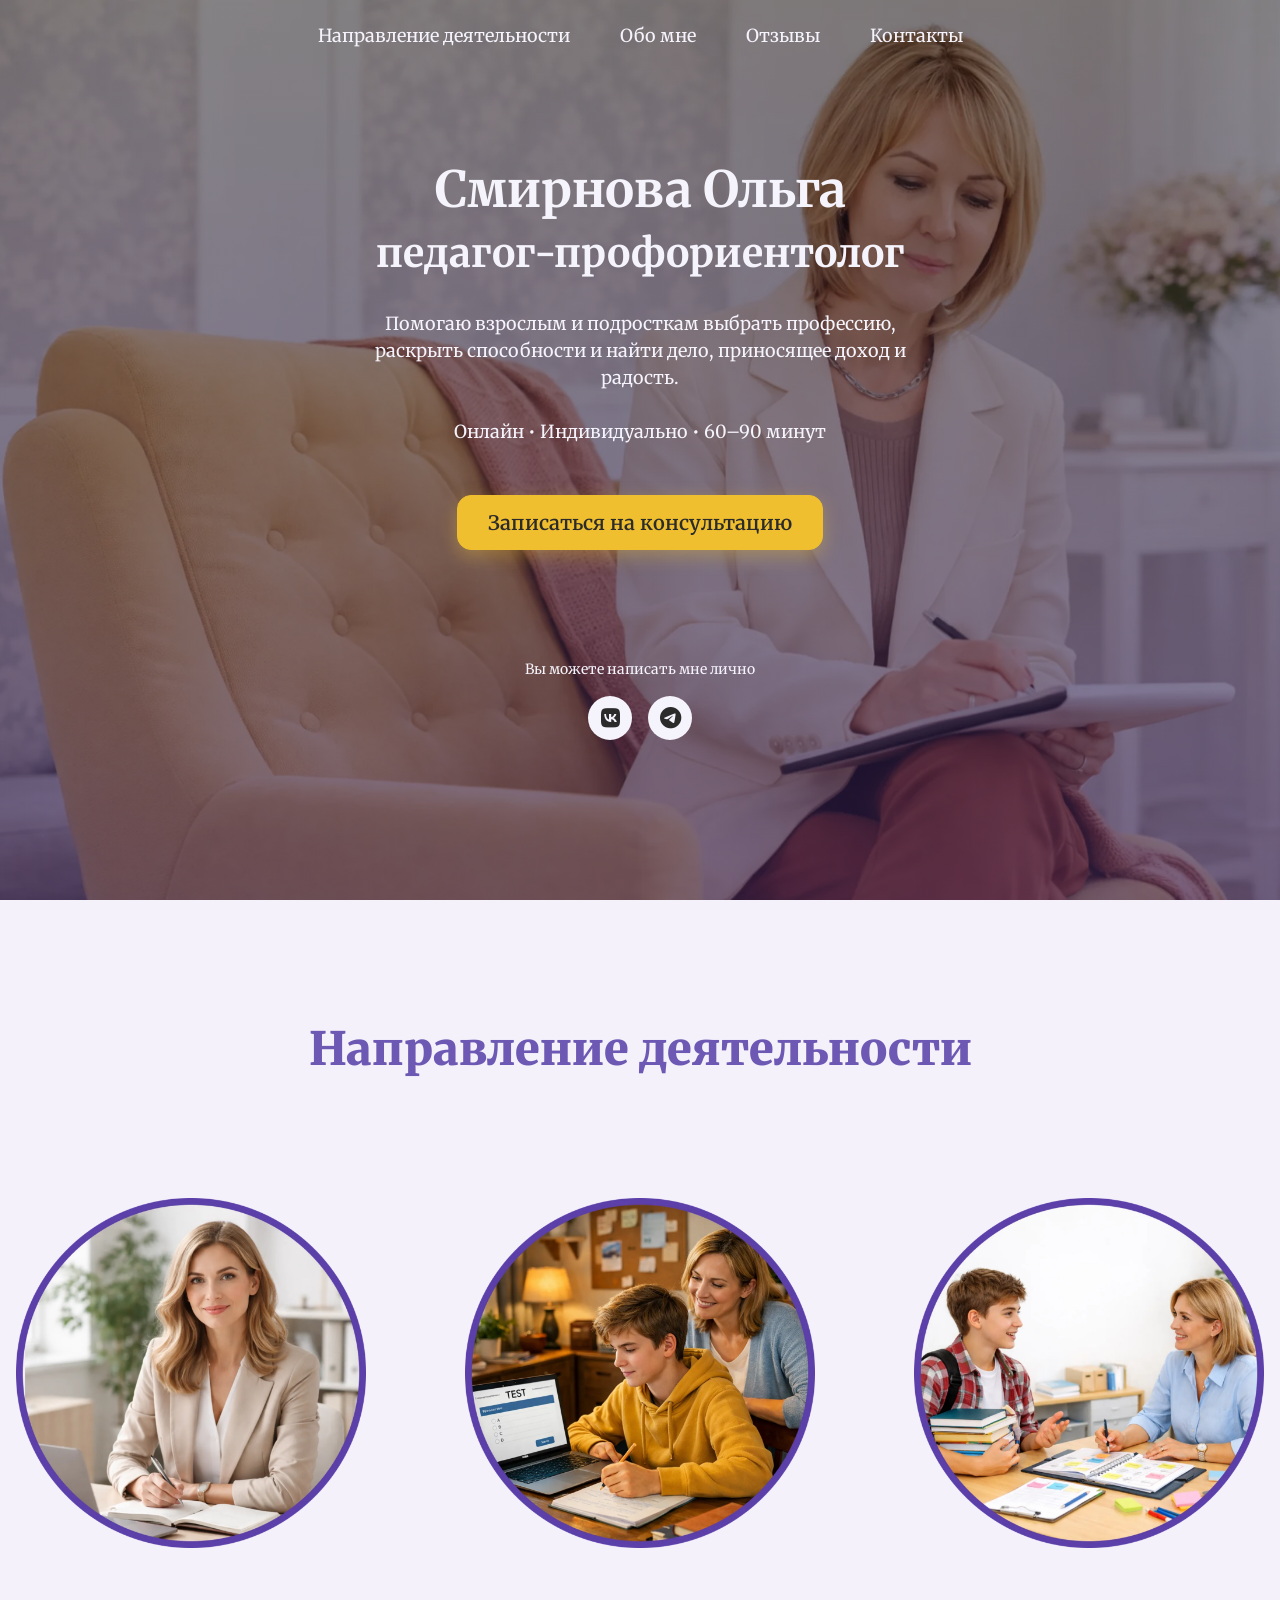
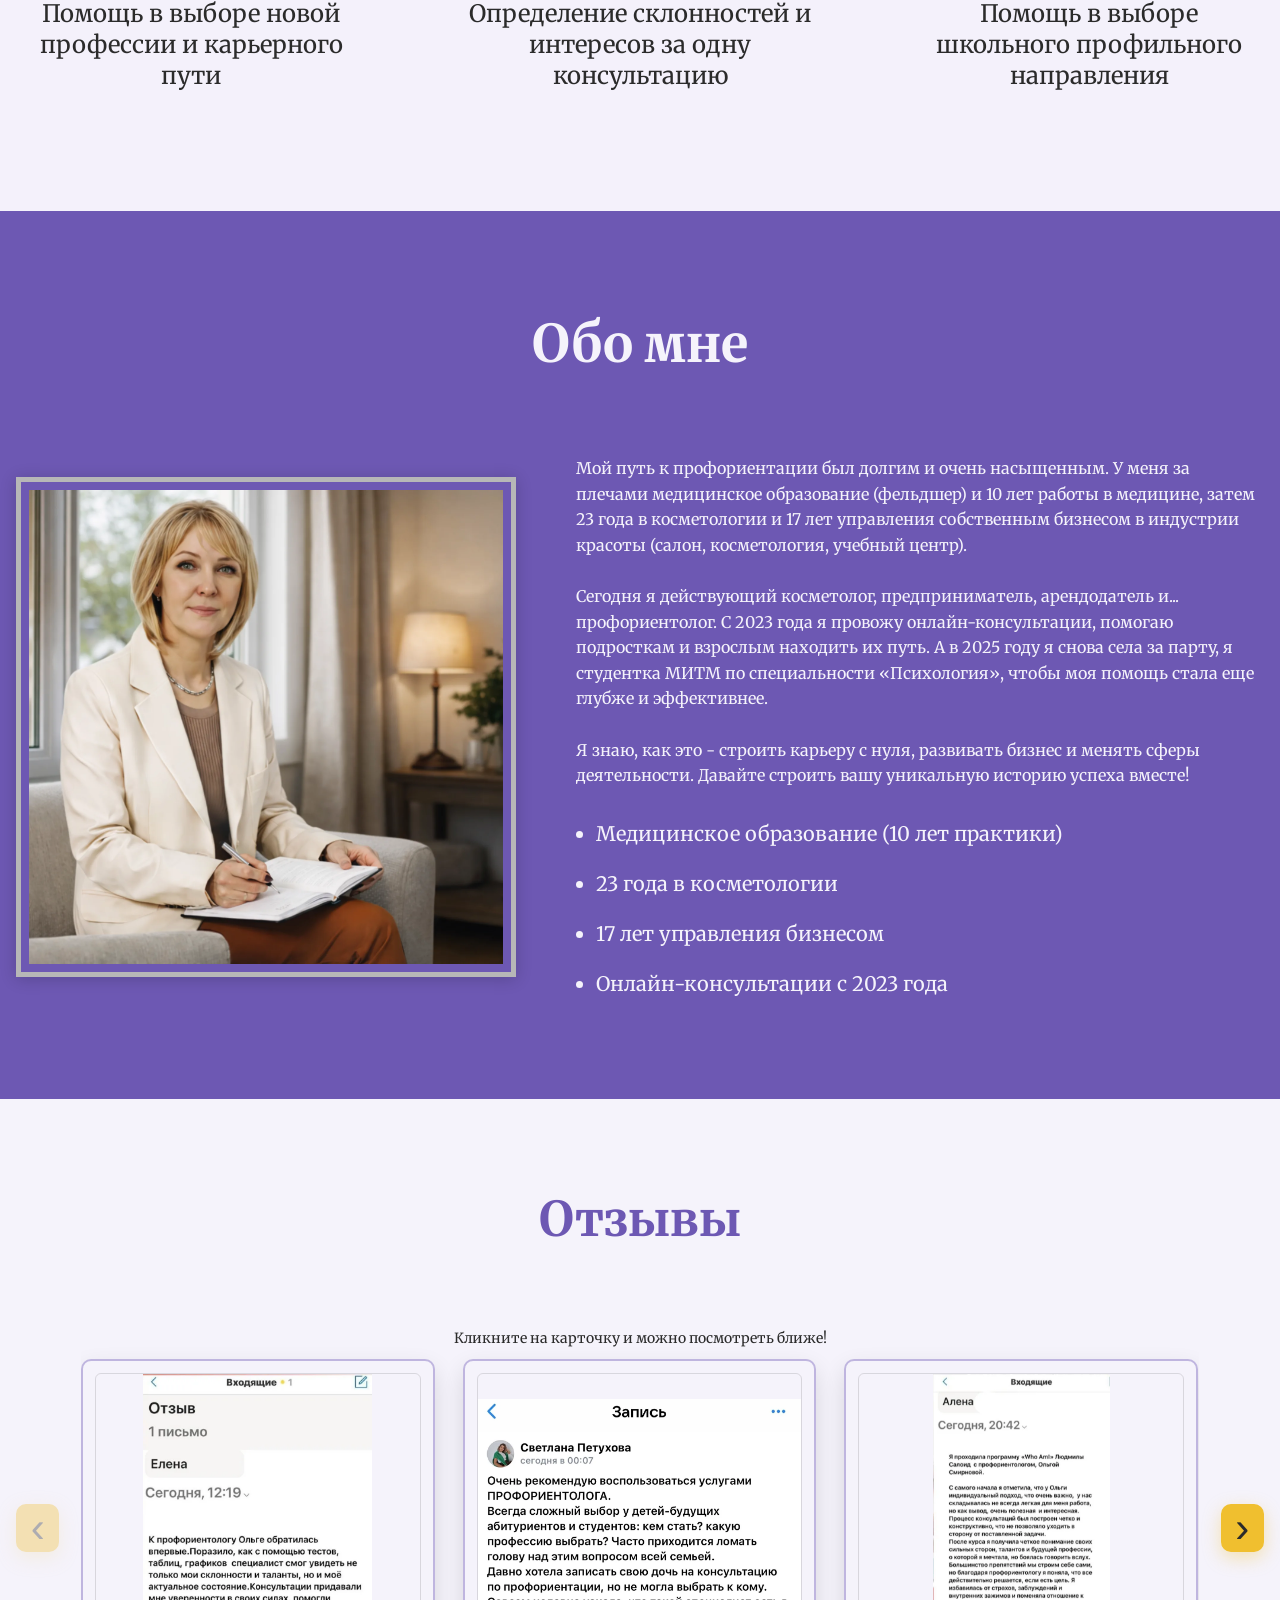
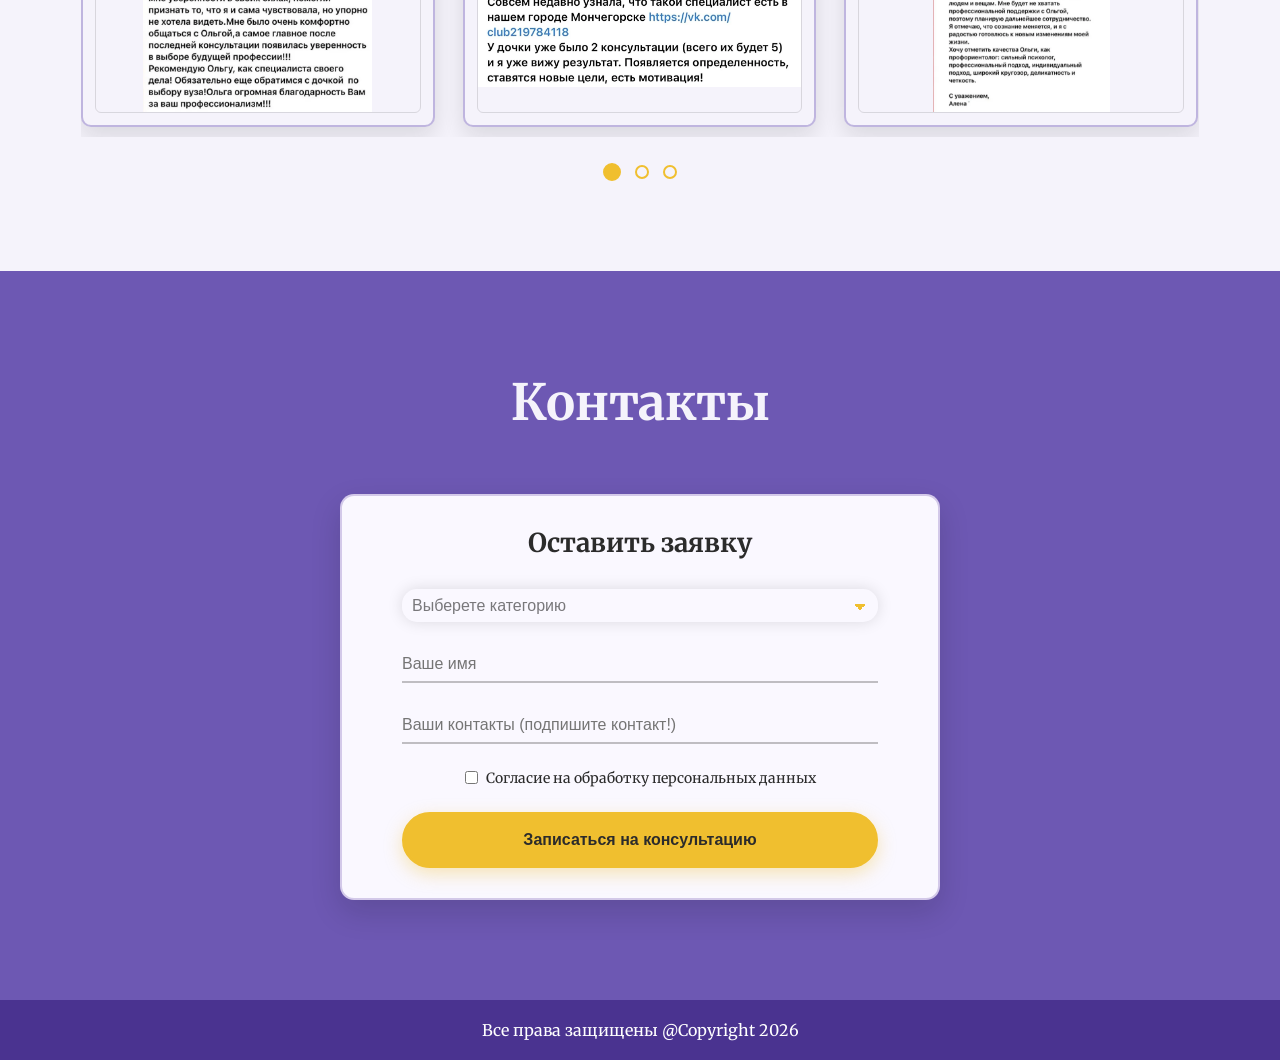
==== commit 9f5938a1: "fixed errors" ====
--- a/index.html
+++ b/index.html
@@ -14,7 +14,7 @@
     <link rel="stylesheet" href="./css/style.css">
     <link rel="stylesheet" href="./css/media.css">
     <link rel="stylesheet" href="https://cdn.jsdelivr.net/npm/@fortawesome/fontawesome-free@6.5.1/css/all.min.css">
-    <link rel="preload" as="image" href="/img/headerPhoto.webp">
+    <link rel="preload" as="image" href="./img/headerPhoto.webp">
     <link href="https://unpkg.com/aos@2.3.1/dist/aos.css" rel="stylesheet">
     <title>Профориентолог Ольга — помощь в выборе профессии и карьерного пути</title>
 </head>
@@ -180,12 +180,12 @@
             <div class="reviews__dots" aria-label="Пагинация отзывов"></div>
         </div>
     </section>
-    <section class="contact" id="contacts">
-        <div class="container">
-            <h2 class="contact__title">Контакты</h2>
+    <section class="contact" id="contact">
+        <div class="container">
+            <h2 data-aos-duration="700" data-aos="fade-down" class="contact__title">Контакты</h2>
 
             <!-- ВАЖНО: action = твой Apps Script URL -->
-            <form class="contact__form" id="contactForm" method="POST"
+            <form data-aos-duration="700" data-aos="fade-up" class="contact__form" id="contactForm" method="POST"
                 action="https://script.google.com/macros/s/AKfycbypz19yXcT_m0xXS_LXuAN0PC6YUEdVDDQrDyx9GblfF2vNADmtGeYzsNXAjeekaZm2/exec"
                 target="gas_iframe">
 
@@ -206,7 +206,7 @@
                 </div>
 
                 <div class="contact__field">
-                    <input type="text" name="contact" placeholder="Ваши контакты (подпишите какая!)" required>
+                    <input type="text" name="contact" placeholder="Ваши контакты (подпишите контакт!)" required>
                 </div>
 
                 <!-- Honeypot (скрытое поле для ботов) -->
--- a/css/style.css
+++ b/css/style.css
@@ -19,6 +19,7 @@
 
 html {
   overflow-x: hidden;
+  scroll-behavior: smooth;
 }
 
 body {
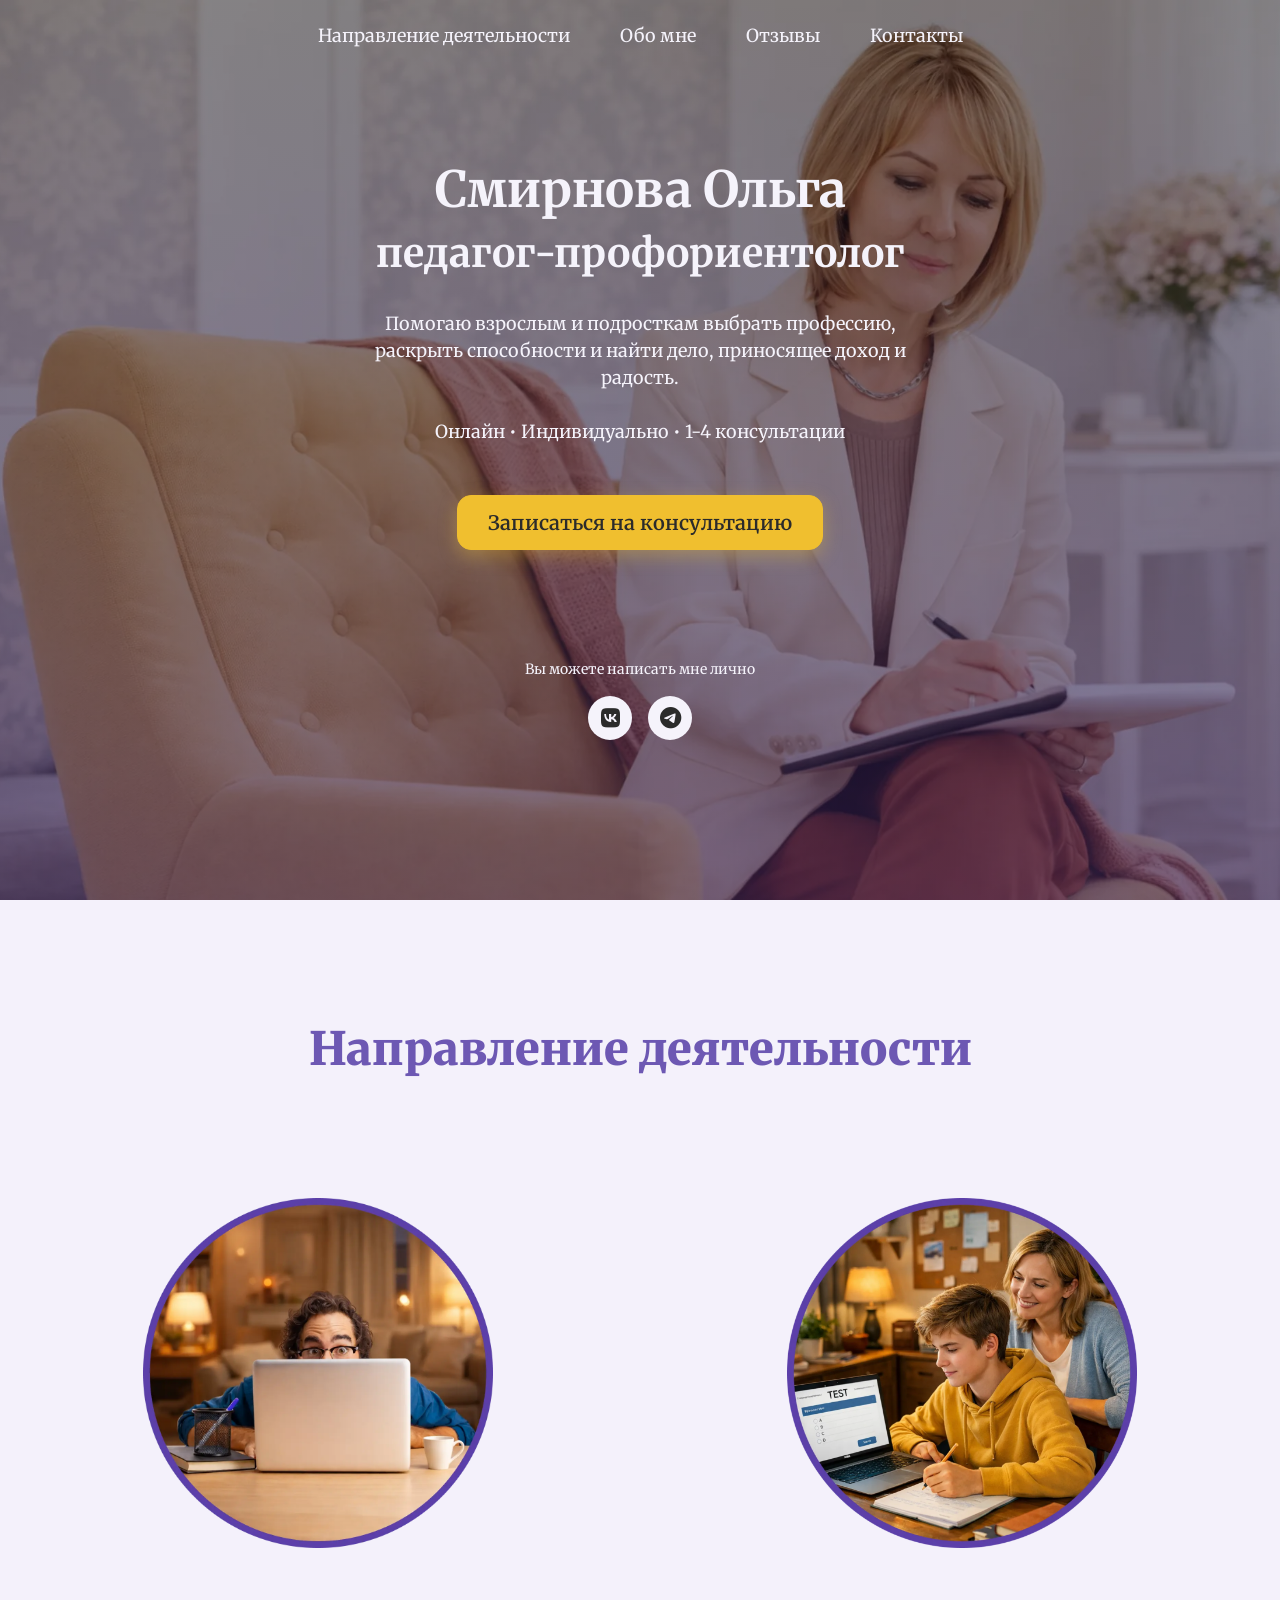
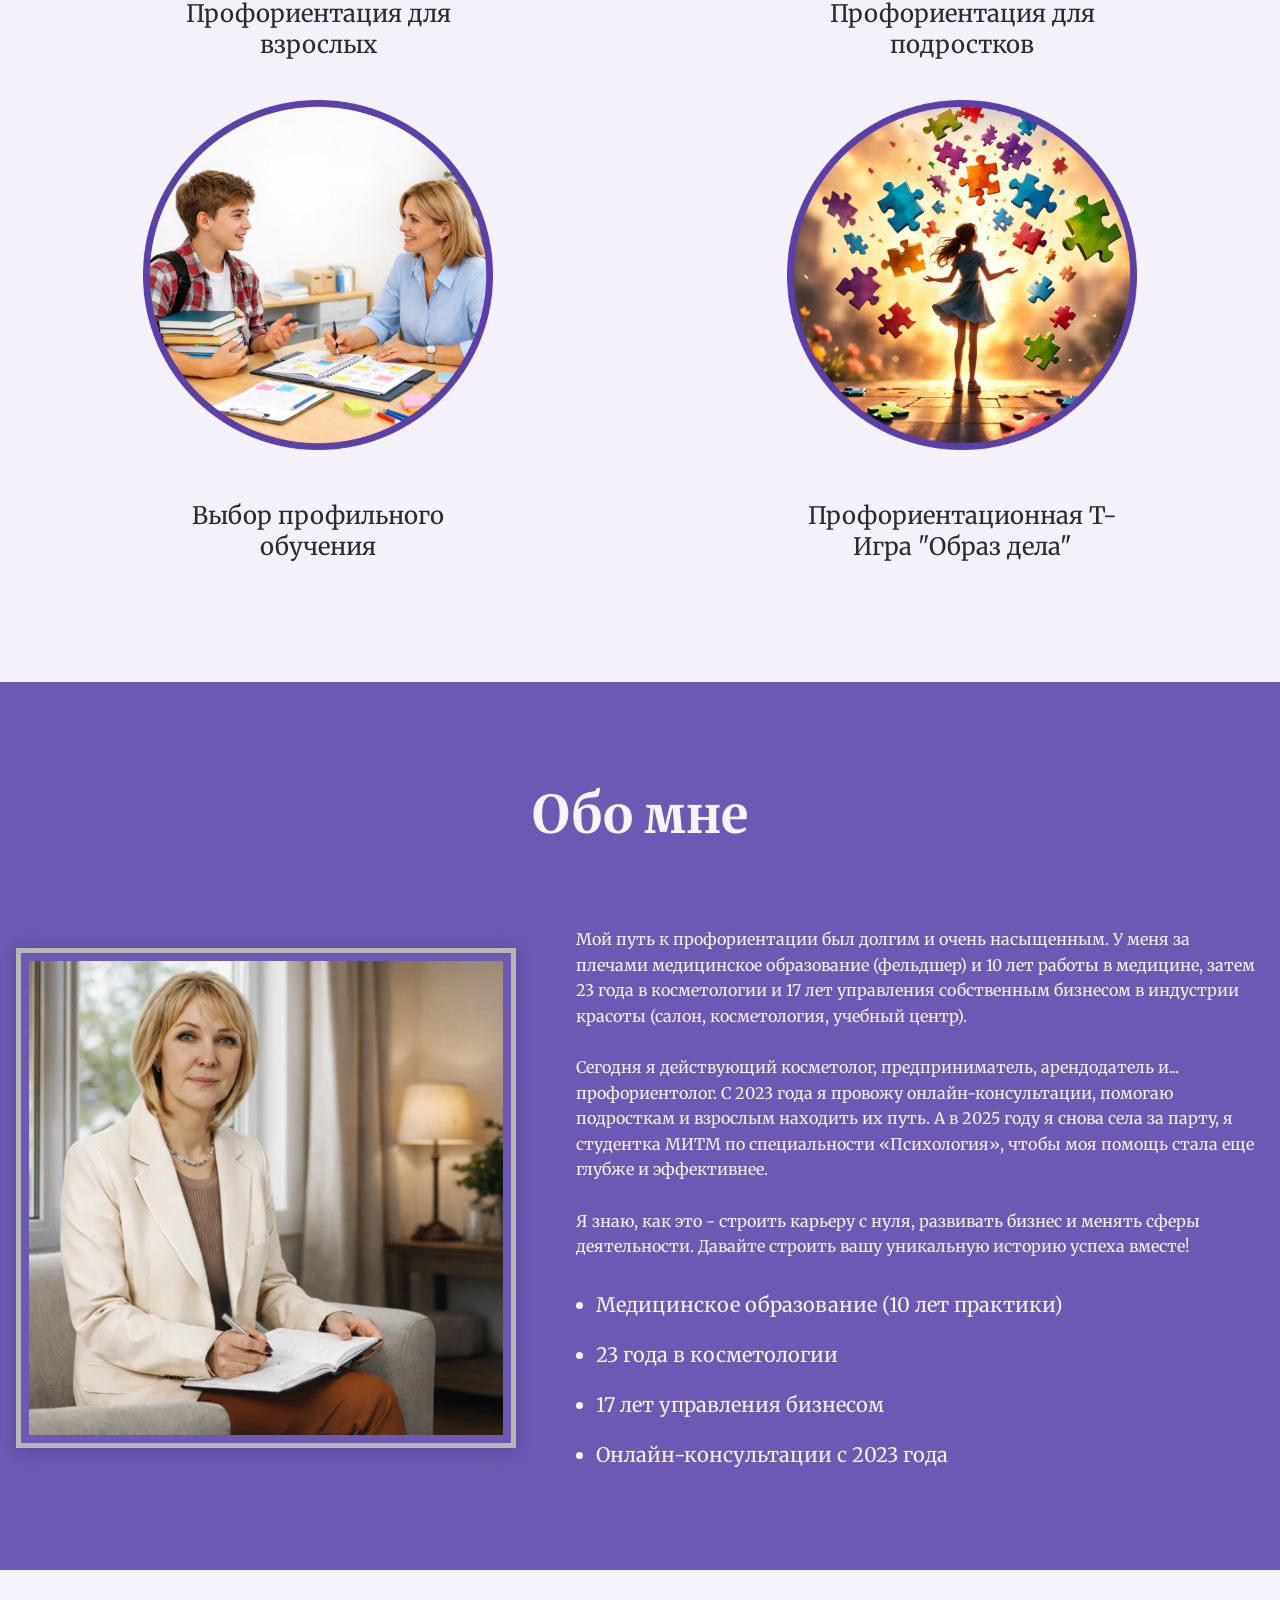
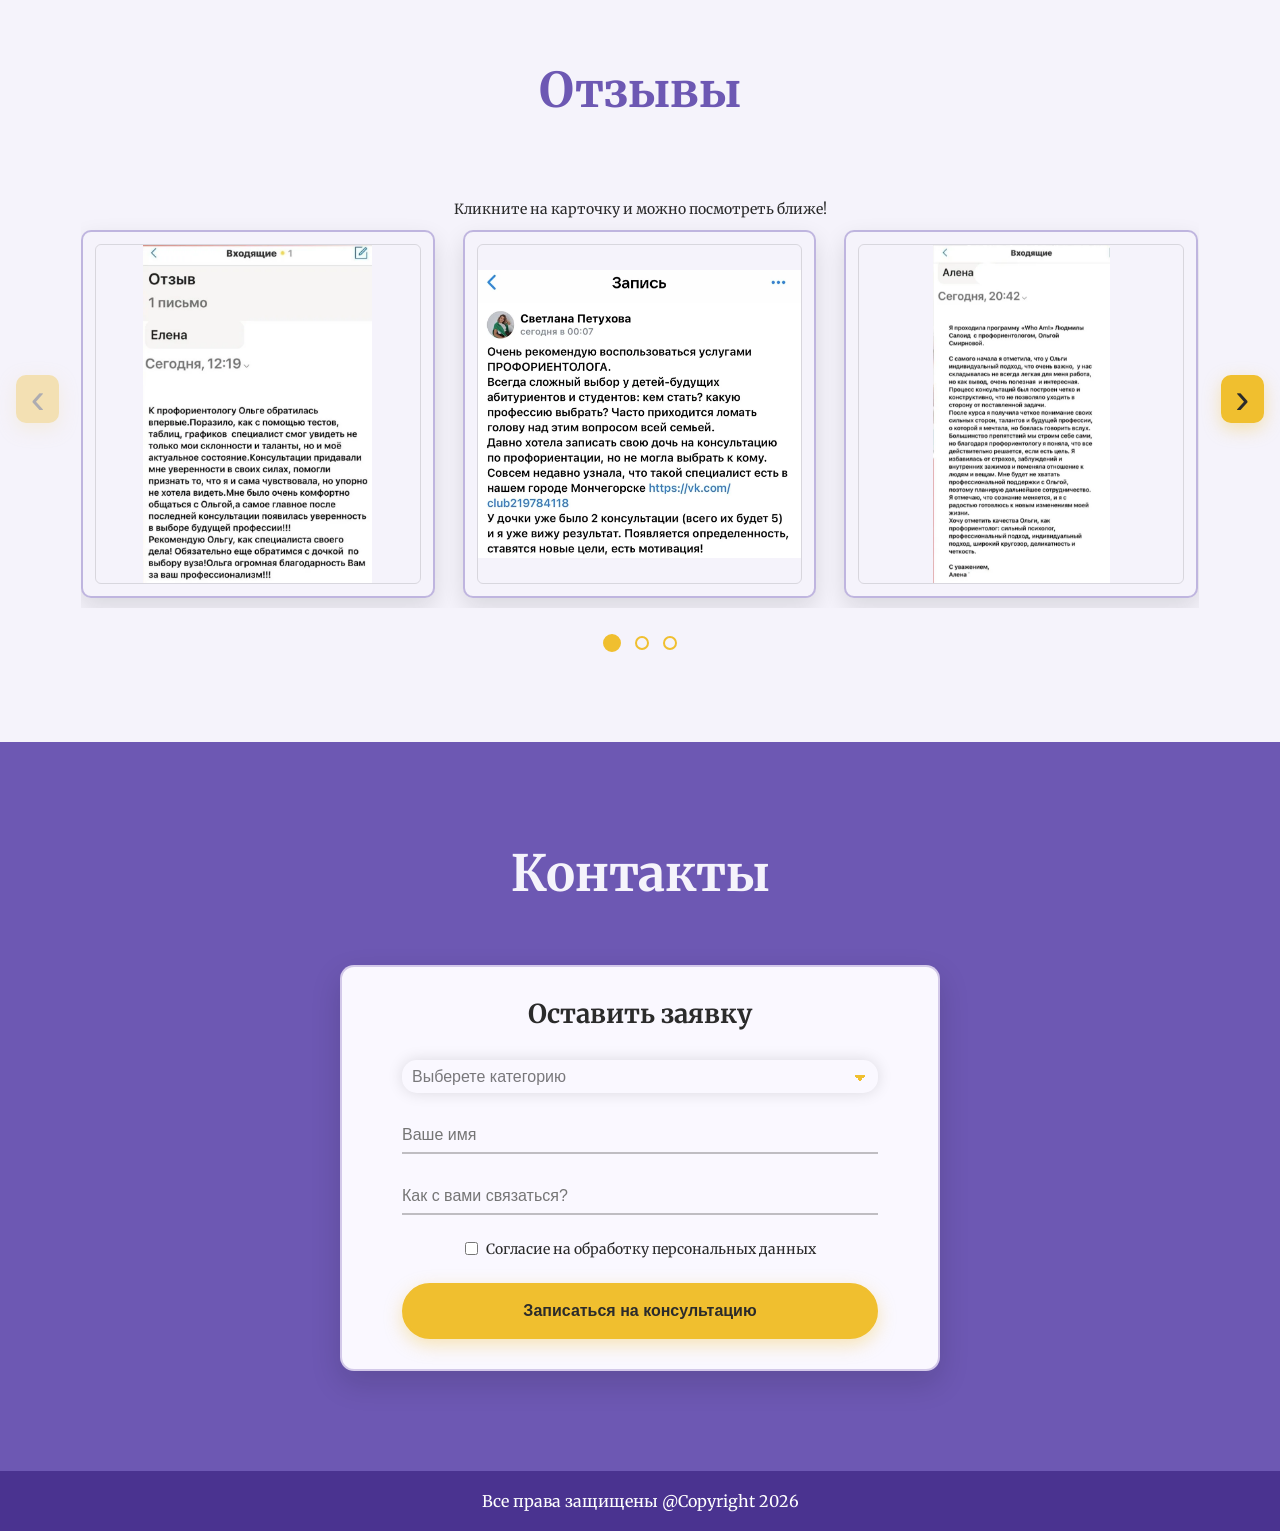
==== commit 39072f72: "changed" ====
--- a/index.html
+++ b/index.html
@@ -48,15 +48,15 @@
                         доход и радость.
                         <br>
                         <br>
-                        Онлайн • Индивидуально • 60–90 минут
+                        Онлайн • Индивидуально • 1-4 консультации
                     </p>
-                    <a data-aos-duration="700" data-aos="fade-up" href="#">Записаться на консультацию</a>
+                    <a data-aos-duration="700" data-aos="fade-up" href="#contact">Записаться на консультацию</a>
                 </div>
                 <div data-aos-duration="1500" data-aos="fade-up" class="header__contacts">
                     <span>Вы можете написать мне лично</span>
                     <div class="links">
-                        <a href=""><i class="fa-brands fa-vk"></i></a>
-                        <a href=""><i class="fa-brands fa-telegram"></i></a>
+                        <a href="https://vk.com/club219784118"><i class="fa-brands fa-vk"></i></a>
+                        <a href="@ola170673"><i class="fa-brands fa-telegram"></i></a>
                     </div>
                 </div>
             </div>
@@ -68,15 +68,19 @@
             <div class="work__elements">
                 <div data-aos-duration="700" data-aos="fade-right" class="work__item">
                     <img src="./img/block1.webp" alt="Профориентация для взрослых" loading="lazy" decoding="async">
-                    <p>Помощь в выборе новой профессии и карьерного пути</p>
-                </div>
-                <div data-aos-duration="500" data-aos="zoom-in" class="work__item">
-                    <img src="./img/block2.webp" alt="Профориентация для взрослых" loading="lazy" decoding="async">
-                    <p>Определение склонностей и интересов за одну консультацию</p>
+                    <p>Профориентация для взрослых</p>
+                </div>
+                <div data-aos-duration="500" data-aos="fade-left" class="work__item">
+                    <img src="./img/block2.webp" alt="Профориентация для подростков" loading="lazy" decoding="async">
+                    <p>Профориентация для подростков</p>
+                </div>
+                <div data-aos-duration="700" data-aos="fade-right" class="work__item">
+                    <img src="./img/block3.webp" alt="Выбор профильного обучения" loading="lazy" decoding="async">
+                    <p>Выбор профильного обучения</p>
                 </div>
                 <div data-aos-duration="700" data-aos="fade-left" class="work__item">
-                    <img src="./img/block3.webp" alt="Профориентация для взрослых" loading="lazy" decoding="async">
-                    <p>Помощь в выборе школьного профильного направления</p>
+                    <img src="./img/block4.webp" alt="Профориентационная Т-Игра" loading="lazy" decoding="async">
+                    <p>Профориентационная Т-Игра "Образ дела"</p>
                 </div>
             </div>
         </div>
@@ -206,7 +210,7 @@
                 </div>
 
                 <div class="contact__field">
-                    <input type="text" name="contact" placeholder="Ваши контакты (подпишите контакт!)" required>
+                    <input type="text" name="contact" placeholder="Как с вами связаться?" required>
                 </div>
 
                 <!-- Honeypot (скрытое поле для ботов) -->
--- a/css/style.css
+++ b/css/style.css
@@ -195,9 +195,10 @@
   }
 
   & .work__elements {
-    display: flex;
-    gap: 40px;
-    justify-content: space-between;
+    display: grid;
+    grid-template-columns: repeat(2, 1fr); /* 2 колонки */
+    gap: 40px; /* расстояние между блоками */
+    justify-items: center; /* центрирование по горизонтали */
 
     & .work__item {
       display: flex;
@@ -608,14 +609,14 @@
   inset: 0;
   display: none;
   z-index: 9999;
-  transition: 0.4s;           
+  transition: 0.4s;
   padding: 0 8px;
 }
 
 .img-modal.is-open {
   display: flex;
-  justify-content: center;    
-  align-items: center;  
+  justify-content: center;
+  align-items: center;
 }
 
 .img-modal__overlay {
@@ -665,7 +666,6 @@
   font-weight: 800;
   line-height: 1;
   cursor: pointer;
- 
 }
 
 .img-modal__close:hover {
--- a/css/media.css
+++ b/css/media.css
@@ -320,6 +320,10 @@
       }
     }
   }
+
+  .work__elements {
+    grid-template-columns: 1fr !important;
+  }
 }
 
 @media (max-width: 600px) {
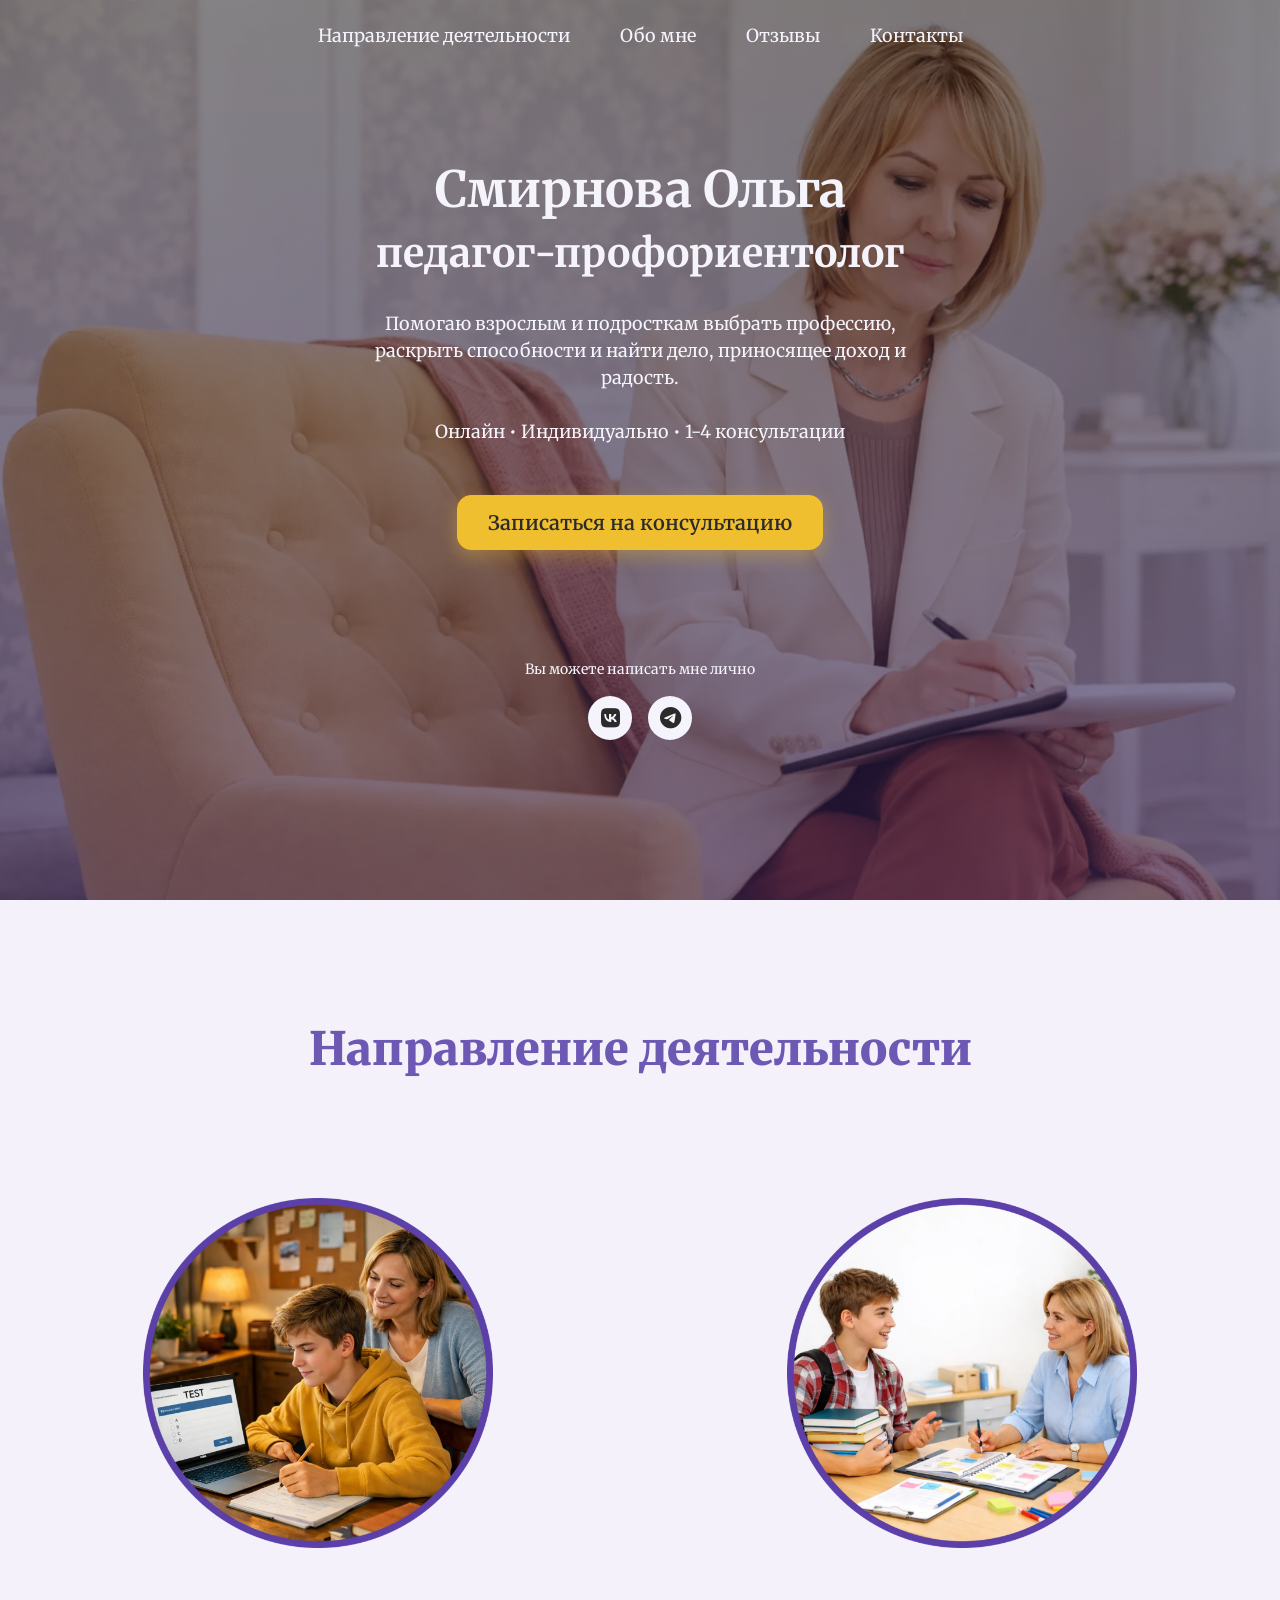
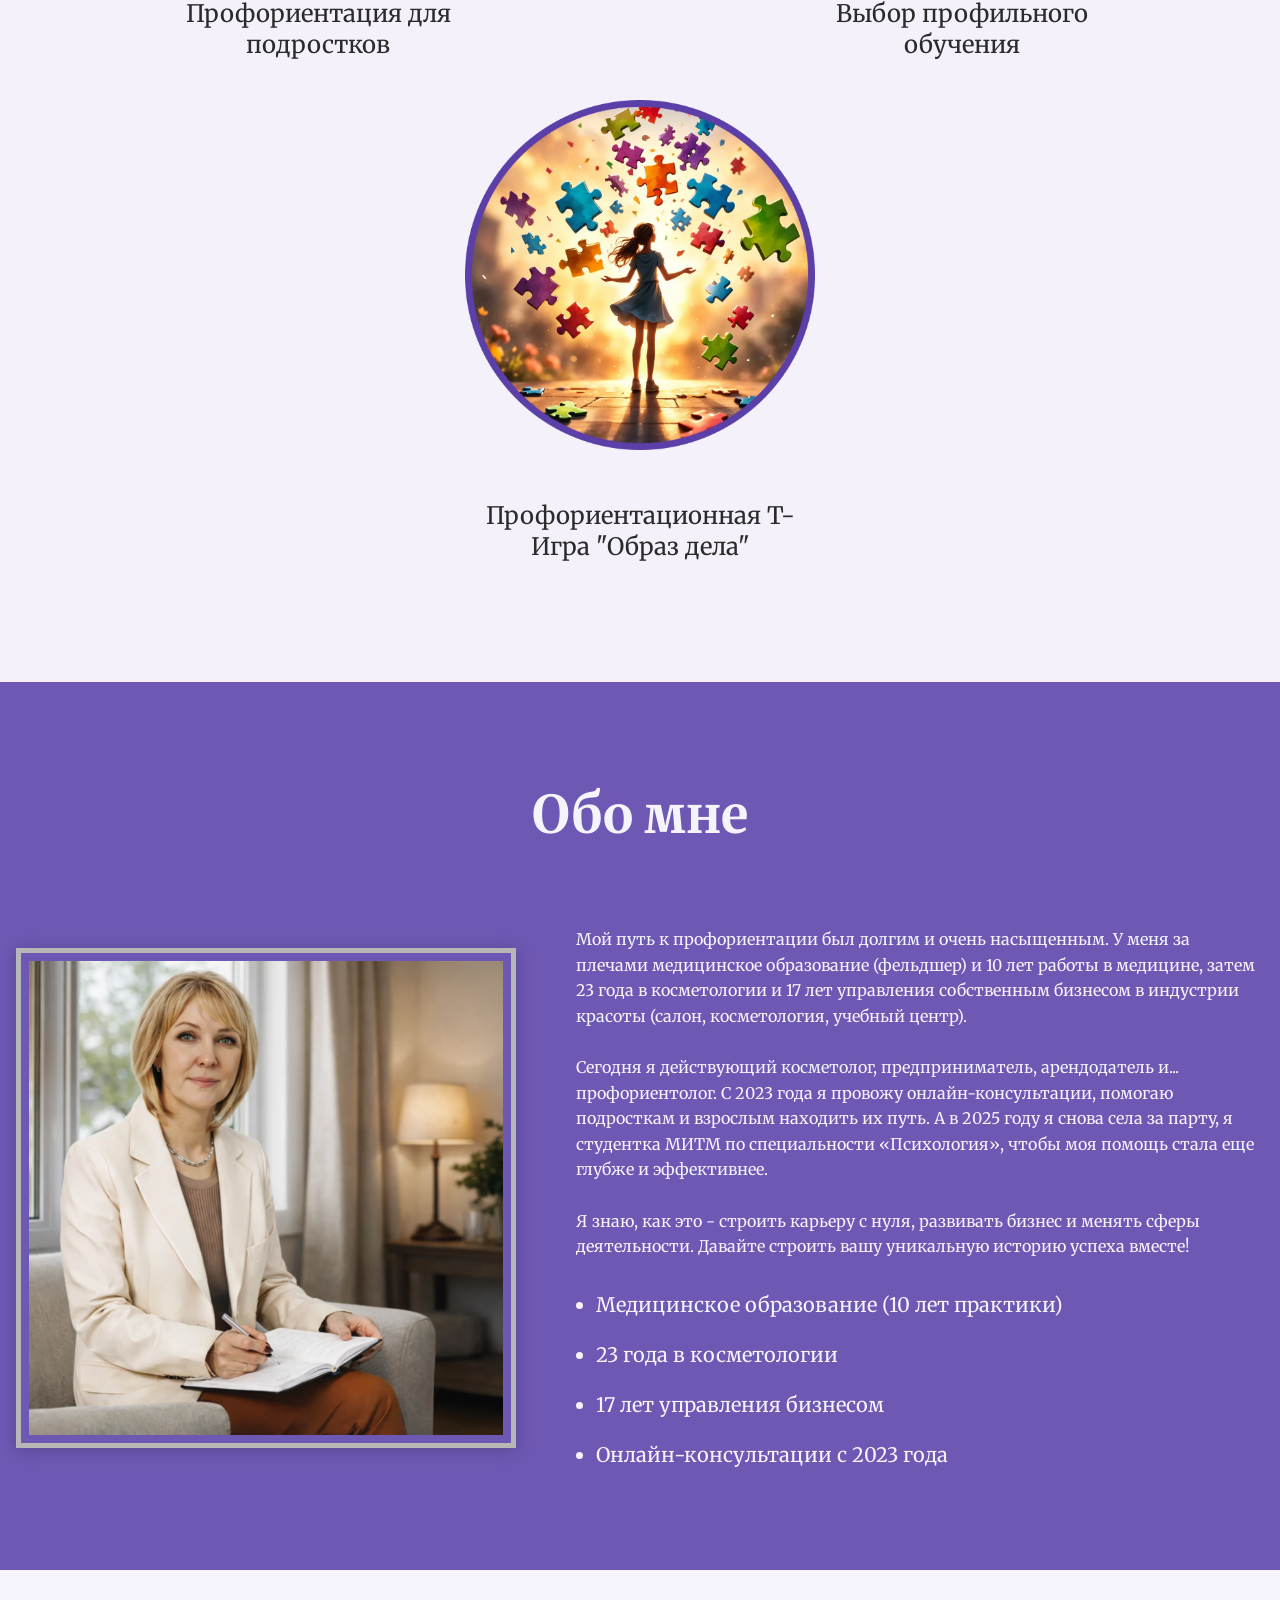
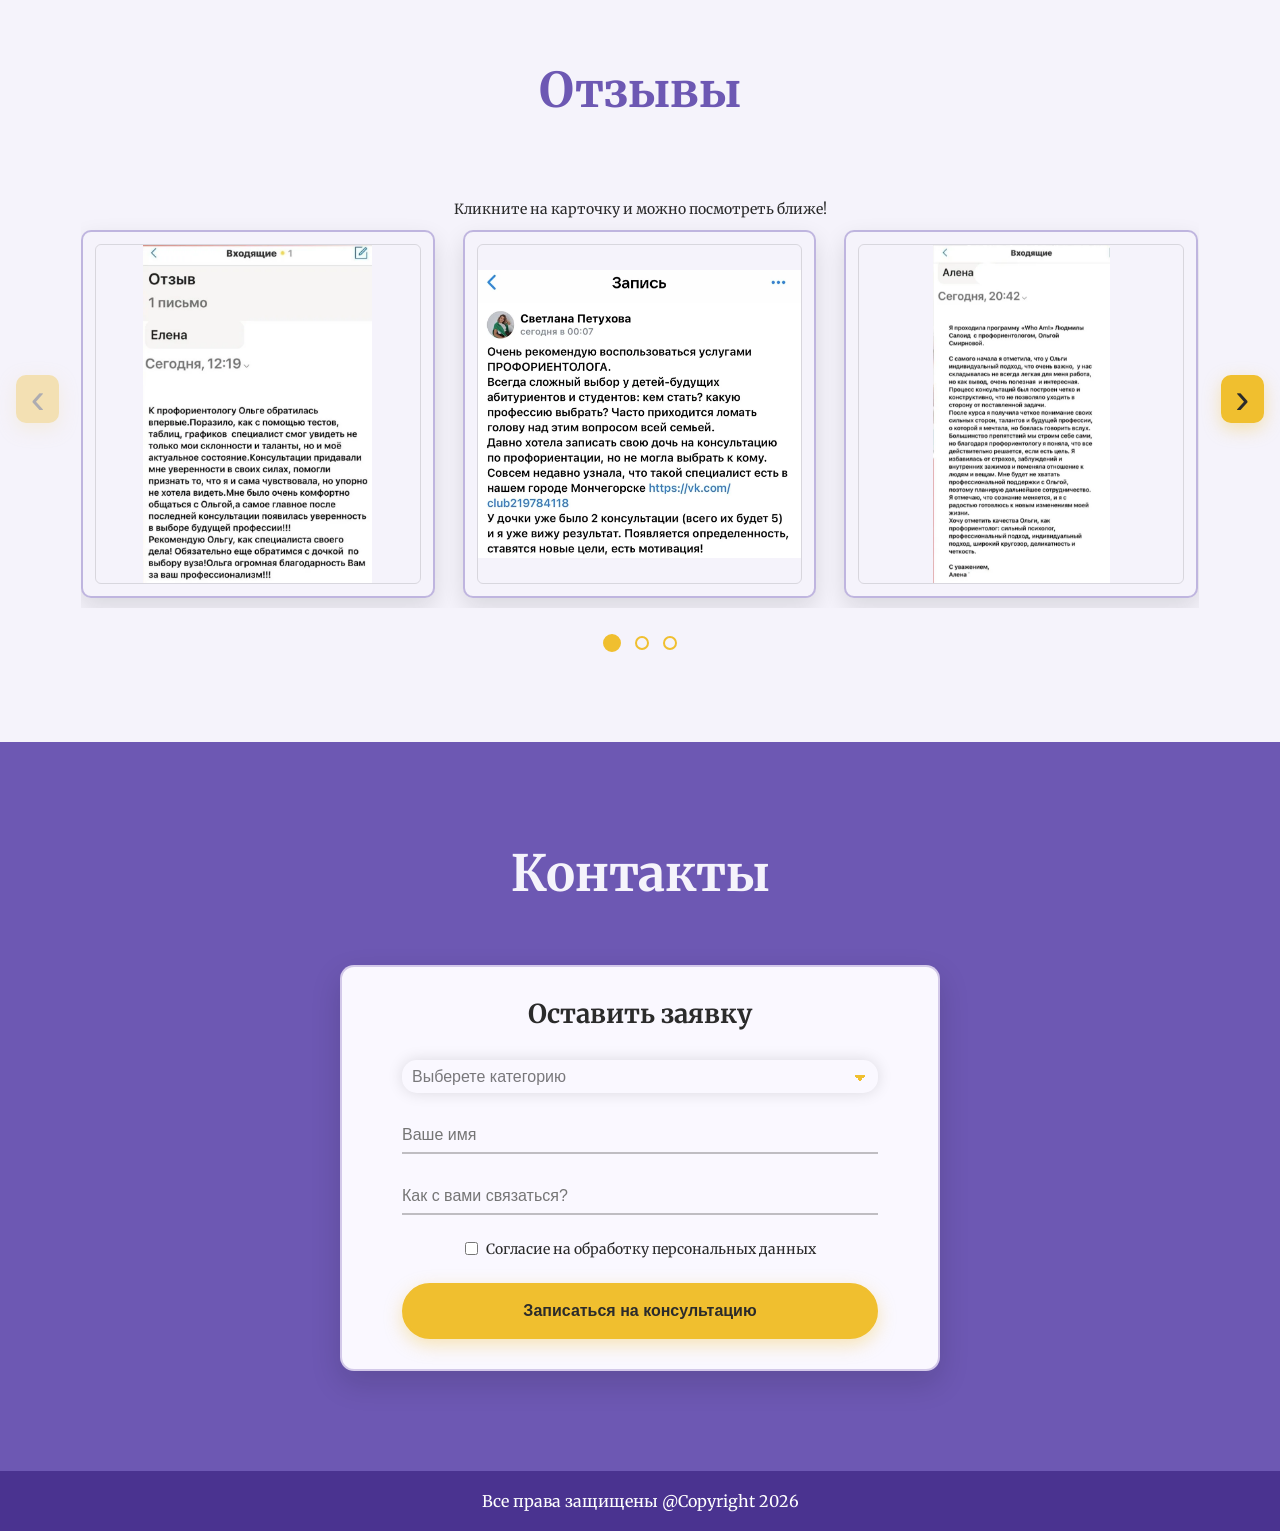
==== commit d26c9b37: "Add files via upload" ====
--- a/index.html
+++ b/index.html
@@ -1,410 +1,408 @@
-<!DOCTYPE html>
-<html lang="ru">
-
-<head>
-    <meta charset="UTF-8">
-    <meta name="viewport" content="width=device-width, initial-scale=1.0">
-    <link rel="canonical" href="https://likedgrall.github.io/proforientolog-Olga/">
-    <meta property="og:title" content="Профориентолог Ольга — помощь в выборе профессии">
-    <meta property="og:description"
-        content="Онлайн-консультации и профориентация для подростков и взрослых. Помогу найти путь к профессии!">
-    <meta property="og:image" content="https://likedgrall.github.io/proforientolog-Olga/img/headerPhoto.webp">
-    <meta property="og:url" content="https://likedgrall.github.io/proforientolog-Olga/">
-    <meta property="og:type" content="website">
-    <link rel="stylesheet" href="./css/style.css">
-    <link rel="stylesheet" href="./css/media.css">
-    <link rel="stylesheet" href="https://cdn.jsdelivr.net/npm/@fortawesome/fontawesome-free@6.5.1/css/all.min.css">
-    <link rel="preload" as="image" href="./img/headerPhoto.webp">
-    <link href="https://unpkg.com/aos@2.3.1/dist/aos.css" rel="stylesheet">
-    <title>Профориентолог Ольга — помощь в выборе профессии и карьерного пути</title>
-</head>
-
-<body>
-    <nav id="nav">
-        <div class="container">
-            <div class="nav__links">
-                <a href="#work">Направление деятельности</a>
-                <a href="#about">Обо мне</a>
-                <a href="#reviews">Отзывы</a>
-                <a href="#contact">Контакты</a>
-            </div>
-            <button class="hamburger">
-                <span></span>
-                <span></span>
-                <span></span>
-            </button>
-        </div>
-    </nav>
-    <header>
-        <div class="container">
-            <div class="header__elements">
-                <div class="header__description">
-                    <h1 data-aos-duration="700" data-aos="fade-down">Смирнова Ольга
-                        <br>
-                        <span>педагог-профориентолог</span>
-                    </h1>
-                    <p data-aos-duration="700" data-aos="fade-up">Помогаю взрослым и подросткам выбрать профессию,
-                        раскрыть способности и найти дело, приносящее
-                        доход и радость.
-                        <br>
-                        <br>
-                        Онлайн • Индивидуально • 1-4 консультации
-                    </p>
-                    <a data-aos-duration="700" data-aos="fade-up" href="#contact">Записаться на консультацию</a>
-                </div>
-                <div data-aos-duration="1500" data-aos="fade-up" class="header__contacts">
-                    <span>Вы можете написать мне лично</span>
-                    <div class="links">
-                        <a href="https://vk.com/club219784118"><i class="fa-brands fa-vk"></i></a>
-                        <a href="@ola170673"><i class="fa-brands fa-telegram"></i></a>
-                    </div>
-                </div>
-            </div>
-        </div>
-    </header>
-    <section id="work" class="work">
-        <div class="container">
-            <h2 data-aos-duration="700" data-aos="fade-down">Направление деятельности</h2>
-            <div class="work__elements">
-                <div data-aos-duration="700" data-aos="fade-right" class="work__item">
-                    <img src="./img/block1.webp" alt="Профориентация для взрослых" loading="lazy" decoding="async">
-                    <p>Профориентация для взрослых</p>
-                </div>
-                <div data-aos-duration="500" data-aos="fade-left" class="work__item">
-                    <img src="./img/block2.webp" alt="Профориентация для подростков" loading="lazy" decoding="async">
-                    <p>Профориентация для подростков</p>
-                </div>
-                <div data-aos-duration="700" data-aos="fade-right" class="work__item">
-                    <img src="./img/block3.webp" alt="Выбор профильного обучения" loading="lazy" decoding="async">
-                    <p>Выбор профильного обучения</p>
-                </div>
-                <div data-aos-duration="700" data-aos="fade-left" class="work__item">
-                    <img src="./img/block4.webp" alt="Профориентационная Т-Игра" loading="lazy" decoding="async">
-                    <p>Профориентационная Т-Игра "Образ дела"</p>
-                </div>
-            </div>
-        </div>
-    </section>
-    <main id="about" class="about">
-        <div class="container">
-            <h2 data-aos-duration="700" data-aos="fade-down">Обо мне</h2>
-            <div class="about__elements">
-                <img data-aos-duration="1000" data-aos="fade-right" src="./img/aboutPhoto.webp" alt="Профориентолог Ольга онлайн-консультации">
-                <div data-aos-duration="700" data-aos="fade-up" class="about__description">
-                    <p>Мой путь к профориентации был долгим и очень насыщенным. У меня за плечами медицинское
-                        образование (фельдшер) и 10 лет работы в медицине, затем 23 года в косметологии и 17 лет
-                        управления собственным бизнесом в индустрии красоты (салон, косметология, учебный центр).
-                        <br>
-                        <br>
-                        Сегодня я действующий косметолог, предприниматель, арендодатель и... профориентолог.
-                        С 2023 года я провожу онлайн-консультации, помогаю подросткам и взрослым находить их путь. А в
-                        2025 году я снова села за парту, я студентка МИТМ по специальности «Психология», чтобы моя
-                        помощь стала еще глубже и эффективнее.
-                        <br>
-                        <br>
-                        Я знаю, как это - строить карьеру с нуля, развивать бизнес и менять сферы деятельности.
-                        Давайте строить вашу уникальную историю успеха вместе!
-                    </p>
-                    <ul>
-                        <li>Медицинское образование (10 лет практики)</li>
-                        <li>23 года в косметологии</li>
-                        <li>17 лет управления бизнесом</li>
-                        <li>Онлайн-консультации с 2023 года</li>
-                    </ul>
-                </div>
-            </div>
-        </div>
-    </main>
-    <section class="reviews" id="reviews">
-        <div class="container">
-            <h2 data-aos-duration="700" data-aos="fade-down" class="reviews__title">Отзывы</h2>
-
-
-            <div data-aos-duration="700" data-aos="fade-up" class="reviews__wrap">
-                <button class="reviews__arrow reviews__arrow--left" type="button" aria-label="Предыдущие отзывы">
-                    &#8249;
-                </button>
-
-                <div class="reviews__viewport">
-                    <p>Кликните на карточку и можно посмотреть ближе!</p>
-                    <div class="reviews__track">
-
-                        <article class="reviews__card">
-                            <img class="reviews__img" src="./img/otziv1.webp" alt="Отзыв 1" loading="lazy"
-                                decoding="async">
-                        </article>
-
-                        <article class="reviews__card">
-                            <img class="reviews__img" src="./img/otziv2.webp" alt="Отзыв 2" loading="lazy"
-                                decoding="async">
-                        </article>
-
-                        <article class="reviews__card">
-                            <img class="reviews__img" src="./img/otziv3.webp" alt="Отзыв 3" loading="lazy"
-                                decoding="async">
-                        </article>
-
-                        <article class="reviews__card">
-                            <img class="reviews__img" src="./img/otziv4.webp" alt="Отзыв 4" loading="lazy"
-                                decoding="async">
-                        </article>
-
-                        <article class="reviews__card">
-                            <img class="reviews__img" src="./img/otziv5.webp" alt="Отзыв 5" loading="lazy"
-                                decoding="async">
-                        </article>
-
-                        <article class="reviews__card">
-                            <img class="reviews__img" src="./img/otziv6.webp" alt="Отзыв 6" loading="lazy"
-                                decoding="async">
-                        </article>
-
-                        <article class="reviews__card">
-                            <img class="reviews__img" src="./img/otziv7.webp" alt="Отзыв 7" loading="lazy"
-                                decoding="async">
-                        </article>
-
-                        <article class="reviews__card">
-                            <img class="reviews__img" src="./img/otziv8.webp" alt="Отзыв 8" loading="lazy"
-                                decoding="async">
-                        </article>
-
-                        <article class="reviews__card">
-                            <img class="reviews__img" src="./img/otziv9.webp" alt="Отзыв 9" loading="lazy"
-                                decoding="async">
-                        </article>
-                    </div>
-                </div>
-
-                <button class="reviews__arrow reviews__arrow--right" type="button" aria-label="Следующие отзывы">
-                    &#8250;
-                </button>
-            </div>
-
-            <div class="reviews__dots" aria-label="Пагинация отзывов"></div>
-        </div>
-    </section>
-    <section class="contact" id="contact">
-        <div class="container">
-            <h2 data-aos-duration="700" data-aos="fade-down" class="contact__title">Контакты</h2>
-
-            <!-- ВАЖНО: action = твой Apps Script URL -->
-            <form data-aos-duration="700" data-aos="fade-up" class="contact__form" id="contactForm" method="POST"
-                action="https://script.google.com/macros/s/AKfycbypz19yXcT_m0xXS_LXuAN0PC6YUEdVDDQrDyx9GblfF2vNADmtGeYzsNXAjeekaZm2/exec"
-                target="gas_iframe">
-
-                <h3 class="contact__form-title">Оставить заявку</h3>
-
-                <div class="contact__field">
-                    <select class="contact__select" name="category" required>
-                        <option value="" disabled selected>Выберете категорию</option>
-                        <option value="Для взрослых">Для взрослых</option>
-                        <option value="Для подростков">Для подростков</option>
-                        <option value="Выбор профильного обучения">Выбор профильного обучения</option>
-                        <option value="Т-игра">Т-игра</option>
-                    </select>
-                </div>
-
-                <div class="contact__field">
-                    <input type="text" name="name" placeholder="Ваше имя" required>
-                </div>
-
-                <div class="contact__field">
-                    <input type="text" name="contact" placeholder="Как с вами связаться?" required>
-                </div>
-
-                <!-- Honeypot (скрытое поле для ботов) -->
-                <div class="hp-field" aria-hidden="true">
-                    <label>
-                        Не заполняйте это поле
-                        <input type="text" name="website" tabindex="-1" autocomplete="off">
-                    </label>
-                </div>
-
-                <label class="contact__agree">
-                    <input type="checkbox" name="agree" required>
-                    Согласие на обработку персональных данных
-                </label>
-
-                <div id="formMessage" style="display:none; margin-top:12px; padding:10px; border-radius:8px;"></div>
-
-                <button type="submit" class="contact__btn">
-                    <span class="btn__text">Записаться на консультацию</span>
-                    <span class="btn__spinner" aria-hidden="true"></span>
-                </button>
-
-                <!-- Скрытое поле requestId будет добавлено скриптом -->
-            </form>
-
-            <!-- Скрытый iframe для отправки -->
-            <iframe name="gas_iframe" id="gas_iframe" style="display: none;"></iframe>
-        </div>
-    </section>
-    <footer>
-        <div class="container">
-            <p>Все права защищены @Copyright 2026</p>
-        </div>
-    </footer>
-
-    <div class="img-modal" id="imgModal" aria-hidden="true">
-        <div class="img-modal__overlay" data-close="true"></div>
-
-        <div class="img-modal__content" role="dialog" aria-modal="true">
-            <button class="img-modal__close" type="button" aria-label="Закрыть" data-close="true">✕</button>
-            <img class="img-modal__img" id="imgModalImg" alt="Увеличенный отзыв">
-        </div>
-    </div>
-    <script src="https://unpkg.com/aos@2.3.1/dist/aos.js"></script>
-    <script src="./js/main.js"></script>
-    <script>
-        (function () {
-            const form = document.getElementById('contactForm');
-            const submitBtn = form.querySelector('.contact__btn');
-            const btnText = submitBtn.querySelector('.btn__text') || submitBtn;
-            const messageDiv = document.getElementById('formMessage');
-            const iframe = document.getElementById('gas_iframe');
-
-            // Настройки UX
-            const COOLDOWN_MS = 10000;      // 30 сек блокировка повторной отправки
-            const REQUEST_TIMEOUT_MS = 12000; // если iframe не загрузился
-            const AUTOHIDE_MS = 10000;       // авто-скрытие сообщения
-
-            let isSubmitting = false;
-            let timeoutId = null;
-            let hideMsgId = null;
-
-            // Для антибота "слишком быстро"
-            const formShownAt = Date.now();
-
-            // Восстановление кулдауна после перезагрузки страницы
-            const cooldownUntil = Number(localStorage.getItem('contactCooldownUntil') || 0);
-            if (cooldownUntil > Date.now()) {
-                lockButton(cooldownUntil - Date.now());
-            }
-
-            form.addEventListener('submit', function (e) {
-                // 1) Honeypot: если поле "website" заполнено — считаем ботом
-                const hp = form.querySelector('input[name="website"]');
-                if (hp && hp.value.trim()) {
-                    // Тихо "успешно" (чтобы бот не понял, что его поймали)
-                    e.preventDefault();
-                    showMessage('✅ Заявка успешно отправлена! Мы свяжемся с вами в ближайшее время.', 'success');
-                    form.reset();
-                    return;
-                }
-
-                // 2) Защита от даблклика
-                if (isSubmitting) {
-                    e.preventDefault();
-                    return;
-                }
-
-                // 3) Если идёт кулдаун — не отправляем
-                const until = Number(localStorage.getItem('contactCooldownUntil') || 0);
-                if (until > Date.now()) {
-                    e.preventDefault();
-                    const sec = Math.ceil((until - Date.now()) / 1000);
-                    showMessage(`⏳ Подождите ${sec} сек. перед повторной отправкой.`, 'error');
-                    return;
-                }
-
-                // 4) Добавим requestId и время "сколько открыта форма"
-                ensureHidden('requestId', Date.now().toString());
-                ensureHidden('clientOpenMs', String(Date.now() - formShownAt));
-
-                // UI
-                clearTimers();
-                messageDiv.style.display = 'none';
-
-                isSubmitting = true;
-                submitBtn.disabled = true;
-                submitBtn.classList.add('is-loading');
-                if (btnText !== submitBtn) btnText.textContent = 'Отправка...';
-
-                // Таймаут на случай, если iframe не загрузился
-                timeoutId = setTimeout(() => {
-                    isSubmitting = false;
-                    submitBtn.disabled = false;
-                    submitBtn.classList.remove('is-loading');
-                    if (btnText !== submitBtn) btnText.textContent = 'Записаться на консультацию';
-
-                    showMessage('⚠️ Не удалось дождаться ответа. Но если письмо пришло — всё ок. Попробуйте ещё раз позже.', 'error');
-                }, REQUEST_TIMEOUT_MS);
-            });
-
-            // Успех считаем по факту загрузки iframe (без postMessage — стабильнее)
-            iframe.addEventListener('load', function () {
-                if (!isSubmitting) return;
-
-                clearTimers();
-                isSubmitting = false;
-
-                // Ставим кулдаун
-                const until = Date.now() + COOLDOWN_MS;
-                localStorage.setItem('contactCooldownUntil', String(until));
-
-                showMessage('✅ Заявка успешно отправлена! Мы свяжемся с вами в ближайшее время.', 'success');
-                form.reset();
-
-                // Разблокируем кнопку, но с обратным отсчётом
-                lockButton(COOLDOWN_MS);
-            });
-
-            function lockButton(ms) {
-                const end = Date.now() + ms;
-                localStorage.setItem('contactCooldownUntil', String(end));
-
-                submitBtn.disabled = true;
-                submitBtn.classList.remove('is-loading');
-
-                const tick = () => {
-                    const left = end - Date.now();
-                    if (left <= 0) {
-                        submitBtn.disabled = false;
-                        if (btnText !== submitBtn) btnText.textContent = 'Записаться на консультацию';
-                        localStorage.removeItem('contactCooldownUntil');
-                        return;
-                    }
-                    const sec = Math.ceil(left / 1000);
-                    if (btnText !== submitBtn) btnText.textContent = `Отправлено ✓ (${sec}с)`;
-                    requestAnimationFrame(tick);
-                };
-                tick();
-            }
-
-            function ensureHidden(name, value) {
-                let input = form.querySelector(`input[name="${name}"]`);
-                if (!input) {
-                    input = document.createElement('input');
-                    input.type = 'hidden';
-                    input.name = name;
-                    form.appendChild(input);
-                }
-                input.value = value;
-            }
-
-            function showMessage(text, type) {
-                messageDiv.textContent = text;
-                messageDiv.style.display = 'block';
-                messageDiv.style.backgroundColor = type === 'success' ? '#d4edda' : '#f8d7da';
-                messageDiv.style.color = type === 'success' ? '#155724' : '#721c24';
-                messageDiv.style.border = `1px solid ${type === 'success' ? '#c3e6cb' : '#f5c6cb'}`;
-
-                clearTimeout(hideMsgId);
-                hideMsgId = setTimeout(() => {
-                    messageDiv.style.display = 'none';
-                }, AUTOHIDE_MS);
-            }
-
-            function clearTimers() {
-                clearTimeout(timeoutId);
-                timeoutId = null;
-            }
-        })();
-    </script>
-    <script>
-        AOS.init();
-    </script>
-</body>
-
+<!DOCTYPE html>
+<html lang="ru">
+
+<head>
+    <meta charset="UTF-8">
+    <meta name="viewport" content="width=device-width, initial-scale=1.0">
+    <link rel="canonical" href="https://likedgrall.github.io/proforientolog-Olga/">
+    <title>Профориентолог онлайн консультация — выбор профессии удалённо</title>
+    <meta name="description"
+        content="Профориентолог Ольга — онлайн консультации по профориентации для подростков и взрослых. Тесты + разбор + рекомендации. Работаю по всей России, в т.ч. Мончегорск.">
+    <meta property="og:image" content="https://likedgrall.github.io/proforientolog-Olga/img/headerPhoto.webp">
+    <meta property="og:url" content="https://likedgrall.github.io/proforientolog-Olga/">
+    <meta property="og:type" content="website">
+    <link rel="stylesheet" href="./css/style.css">
+    <link rel="stylesheet" href="./css/media.css">
+    <link rel="stylesheet" href="https://cdn.jsdelivr.net/npm/@fortawesome/fontawesome-free@6.5.1/css/all.min.css">
+    <link rel="preload" as="image" href="./img/headerPhoto.webp">
+    <link rel="icon" href="./img/aboutPhoto.webp" type="image/x-icon">
+    <link href="https://unpkg.com/aos@2.3.1/dist/aos.css" rel="stylesheet">
+    <title>Профориентолог Ольга — помощь в выборе профессии и карьерного пути</title>
+</head>
+
+<body>
+    <nav id="nav">
+        <div class="container">
+            <div class="nav__links">
+                <a href="#work">Направление деятельности</a>
+                <a href="#about">Обо мне</a>
+                <a href="#reviews">Отзывы</a>
+                <a href="#contact">Контакты</a>
+            </div>
+            <button class="hamburger">
+                <span></span>
+                <span></span>
+                <span></span>
+            </button>
+        </div>
+    </nav>
+    <header>
+        <div class="container">
+            <div class="header__elements">
+                <div class="header__description">
+                    <h1 data-aos-duration="700" data-aos="fade-down">Смирнова Ольга
+                        <br>
+                        <span>педагог-профориентолог</span>
+                    </h1>
+                    <p data-aos-duration="700" data-aos="fade-up">Помогаю взрослым и подросткам выбрать профессию,
+                        раскрыть способности и найти дело, приносящее
+                        доход и радость.
+                        <br>
+                        <br>
+                        Онлайн • Индивидуально • 1-4 консультации
+                    </p>
+                    <a data-aos-duration="700" data-aos="fade-up" href="#contact">Записаться на консультацию</a>
+                </div>
+                <div data-aos-duration="1500" data-aos="fade-up" class="header__contacts">
+                    <span>Вы можете написать мне лично</span>
+                    <div class="links">
+                        <a href="https://vk.com/club219784118"><i class="fa-brands fa-vk"></i></a>
+                        <a href="@ola170673"><i class="fa-brands fa-telegram"></i></a>
+                    </div>
+                </div>
+            </div>
+        </div>
+    </header>
+    <section id="work" class="work">
+        <div class="container">
+            <h2 data-aos-duration="700" data-aos="fade-down">Направление деятельности</h2>
+            <div class="work__elements">
+                <div data-aos-duration="500" data-aos="fade-left" class="work__item">
+                    <img src="./img/block2.webp" alt="Профориентация для подростков" loading="lazy" decoding="async">
+                    <p>Профориентация для подростков</p>
+                </div>
+                <div data-aos-duration="700" data-aos="fade-right" class="work__item">
+                    <img src="./img/block3.webp" alt="Выбор профильного обучения" loading="lazy" decoding="async">
+                    <p>Выбор профильного обучения</p>
+                </div>
+                <div data-aos-duration="700" data-aos="fade-left" class="work__item">
+                    <img src="./img/block4.webp" alt="Профориентационная Т-Игра" loading="lazy" decoding="async">
+                    <p>Профориентационная Т-Игра "Образ дела"</p>
+                </div>
+            </div>
+        </div>
+    </section>
+    <main id="about" class="about">
+        <div class="container">
+            <h2 data-aos-duration="700" data-aos="fade-down">Обо мне</h2>
+            <div class="about__elements">
+                <img data-aos-duration="1000" data-aos="fade-right" src="./img/aboutPhoto.webp"
+                    alt="Профориентолог Ольга онлайн-консультации">
+                <div data-aos-duration="700" data-aos="fade-up" class="about__description">
+                    <p>Мой путь к профориентации был долгим и очень насыщенным. У меня за плечами медицинское
+                        образование (фельдшер) и 10 лет работы в медицине, затем 23 года в косметологии и 17 лет
+                        управления собственным бизнесом в индустрии красоты (салон, косметология, учебный центр).
+                        <br>
+                        <br>
+                        Сегодня я действующий косметолог, предприниматель, арендодатель и... профориентолог.
+                        С 2023 года я провожу онлайн-консультации, помогаю подросткам и взрослым находить их путь. А в
+                        2025 году я снова села за парту, я студентка МИТМ по специальности «Психология», чтобы моя
+                        помощь стала еще глубже и эффективнее.
+                        <br>
+                        <br>
+                        Я знаю, как это - строить карьеру с нуля, развивать бизнес и менять сферы деятельности.
+                        Давайте строить вашу уникальную историю успеха вместе!
+                    </p>
+                    <ul>
+                        <li>Медицинское образование (10 лет практики)</li>
+                        <li>23 года в косметологии</li>
+                        <li>17 лет управления бизнесом</li>
+                        <li>Онлайн-консультации с 2023 года</li>
+                    </ul>
+                </div>
+            </div>
+        </div>
+    </main>
+    <section class="reviews" id="reviews">
+        <div class="container">
+            <h2 data-aos-duration="700" data-aos="fade-down" class="reviews__title">Отзывы</h2>
+
+
+            <div data-aos-duration="700" data-aos="fade-up" class="reviews__wrap">
+                <button class="reviews__arrow reviews__arrow--left" type="button" aria-label="Предыдущие отзывы">
+                    &#8249;
+                </button>
+
+                <div class="reviews__viewport">
+                    <p>Кликните на карточку и можно посмотреть ближе!</p>
+                    <div class="reviews__track">
+
+                        <article class="reviews__card">
+                            <img class="reviews__img" src="./img/otziv1.webp" alt="Отзыв 1" loading="lazy"
+                                decoding="async">
+                        </article>
+
+                        <article class="reviews__card">
+                            <img class="reviews__img" src="./img/otziv2.webp" alt="Отзыв 2" loading="lazy"
+                                decoding="async">
+                        </article>
+
+                        <article class="reviews__card">
+                            <img class="reviews__img" src="./img/otziv3.webp" alt="Отзыв 3" loading="lazy"
+                                decoding="async">
+                        </article>
+
+                        <article class="reviews__card">
+                            <img class="reviews__img" src="./img/otziv4.webp" alt="Отзыв 4" loading="lazy"
+                                decoding="async">
+                        </article>
+
+                        <article class="reviews__card">
+                            <img class="reviews__img" src="./img/otziv5.webp" alt="Отзыв 5" loading="lazy"
+                                decoding="async">
+                        </article>
+
+                        <article class="reviews__card">
+                            <img class="reviews__img" src="./img/otziv6.webp" alt="Отзыв 6" loading="lazy"
+                                decoding="async">
+                        </article>
+
+                        <article class="reviews__card">
+                            <img class="reviews__img" src="./img/otziv7.webp" alt="Отзыв 7" loading="lazy"
+                                decoding="async">
+                        </article>
+
+                        <article class="reviews__card">
+                            <img class="reviews__img" src="./img/otziv8.webp" alt="Отзыв 8" loading="lazy"
+                                decoding="async">
+                        </article>
+
+                        <article class="reviews__card">
+                            <img class="reviews__img" src="./img/otziv9.webp" alt="Отзыв 9" loading="lazy"
+                                decoding="async">
+                        </article>
+                    </div>
+                </div>
+
+                <button class="reviews__arrow reviews__arrow--right" type="button" aria-label="Следующие отзывы">
+                    &#8250;
+                </button>
+            </div>
+
+            <div class="reviews__dots" aria-label="Пагинация отзывов"></div>
+        </div>
+    </section>
+    <section class="contact" id="contact">
+        <div class="container">
+            <h2 data-aos-duration="700" data-aos="fade-down" class="contact__title">Контакты</h2>
+
+            <!-- ВАЖНО: action = твой Apps Script URL -->
+            <form data-aos-duration="700" data-aos="fade-up" class="contact__form" id="contactForm" method="POST"
+                action="https://script.google.com/macros/s/AKfycbypz19yXcT_m0xXS_LXuAN0PC6YUEdVDDQrDyx9GblfF2vNADmtGeYzsNXAjeekaZm2/exec"
+                target="gas_iframe">
+
+                <h3 class="contact__form-title">Оставить заявку</h3>
+
+                <div class="contact__field">
+                    <select class="contact__select" name="category" required>
+                        <option value="" disabled selected>Выберете категорию</option>
+                        <option value="Для взрослых">Для взрослых</option>
+                        <option value="Для подростков">Для подростков</option>
+                        <option value="Выбор профильного обучения">Выбор профильного обучения</option>
+                        <option value="Т-игра">Т-игра</option>
+                    </select>
+                </div>
+
+                <div class="contact__field">
+                    <input type="text" name="name" placeholder="Ваше имя" required>
+                </div>
+
+                <div class="contact__field">
+                    <input type="text" name="contact" placeholder="Как с вами связаться?" required>
+                </div>
+
+                <!-- Honeypot (скрытое поле для ботов) -->
+                <div class="hp-field" aria-hidden="true">
+                    <label>
+                        Не заполняйте это поле
+                        <input type="text" name="website" tabindex="-1" autocomplete="off">
+                    </label>
+                </div>
+
+                <label class="contact__agree">
+                    <input type="checkbox" name="agree" required>
+                    Согласие на обработку персональных данных
+                </label>
+
+                <div id="formMessage" style="display:none; margin-top:12px; padding:10px; border-radius:8px;"></div>
+
+                <button type="submit" class="contact__btn">
+                    <span class="btn__text">Записаться на консультацию</span>
+                    <span class="btn__spinner" aria-hidden="true"></span>
+                </button>
+
+                <!-- Скрытое поле requestId будет добавлено скриптом -->
+            </form>
+
+            <!-- Скрытый iframe для отправки -->
+            <iframe name="gas_iframe" id="gas_iframe" style="display: none;"></iframe>
+        </div>
+    </section>
+    <footer>
+        <div class="container">
+            <p>Все права защищены @Copyright 2026</p>
+        </div>
+    </footer>
+
+    <div class="img-modal" id="imgModal" aria-hidden="true">
+        <div class="img-modal__overlay" data-close="true"></div>
+
+        <div class="img-modal__content" role="dialog" aria-modal="true">
+            <button class="img-modal__close" type="button" aria-label="Закрыть" data-close="true">✕</button>
+            <img class="img-modal__img" id="imgModalImg" alt="Увеличенный отзыв">
+        </div>
+    </div>
+    <script src="https://unpkg.com/aos@2.3.1/dist/aos.js"></script>
+    <script src="./js/main.js"></script>
+    <script>
+        (function () {
+            const form = document.getElementById('contactForm');
+            const submitBtn = form.querySelector('.contact__btn');
+            const btnText = submitBtn.querySelector('.btn__text') || submitBtn;
+            const messageDiv = document.getElementById('formMessage');
+            const iframe = document.getElementById('gas_iframe');
+
+            // Настройки UX
+            const COOLDOWN_MS = 10000;      // 30 сек блокировка повторной отправки
+            const REQUEST_TIMEOUT_MS = 12000; // если iframe не загрузился
+            const AUTOHIDE_MS = 10000;       // авто-скрытие сообщения
+
+            let isSubmitting = false;
+            let timeoutId = null;
+            let hideMsgId = null;
+
+            // Для антибота "слишком быстро"
+            const formShownAt = Date.now();
+
+            // Восстановление кулдауна после перезагрузки страницы
+            const cooldownUntil = Number(localStorage.getItem('contactCooldownUntil') || 0);
+            if (cooldownUntil > Date.now()) {
+                lockButton(cooldownUntil - Date.now());
+            }
+
+            form.addEventListener('submit', function (e) {
+                // 1) Honeypot: если поле "website" заполнено — считаем ботом
+                const hp = form.querySelector('input[name="website"]');
+                if (hp && hp.value.trim()) {
+                    // Тихо "успешно" (чтобы бот не понял, что его поймали)
+                    e.preventDefault();
+                    showMessage('✅ Заявка успешно отправлена! Мы свяжемся с вами в ближайшее время.', 'success');
+                    form.reset();
+                    return;
+                }
+
+                // 2) Защита от даблклика
+                if (isSubmitting) {
+                    e.preventDefault();
+                    return;
+                }
+
+                // 3) Если идёт кулдаун — не отправляем
+                const until = Number(localStorage.getItem('contactCooldownUntil') || 0);
+                if (until > Date.now()) {
+                    e.preventDefault();
+                    const sec = Math.ceil((until - Date.now()) / 1000);
+                    showMessage(`⏳ Подождите ${sec} сек. перед повторной отправкой.`, 'error');
+                    return;
+                }
+
+                // 4) Добавим requestId и время "сколько открыта форма"
+                ensureHidden('requestId', Date.now().toString());
+                ensureHidden('clientOpenMs', String(Date.now() - formShownAt));
+
+                // UI
+                clearTimers();
+                messageDiv.style.display = 'none';
+
+                isSubmitting = true;
+                submitBtn.disabled = true;
+                submitBtn.classList.add('is-loading');
+                if (btnText !== submitBtn) btnText.textContent = 'Отправка...';
+
+                // Таймаут на случай, если iframe не загрузился
+                timeoutId = setTimeout(() => {
+                    isSubmitting = false;
+                    submitBtn.disabled = false;
+                    submitBtn.classList.remove('is-loading');
+                    if (btnText !== submitBtn) btnText.textContent = 'Записаться на консультацию';
+
+                    showMessage('⚠️ Не удалось дождаться ответа. Но если письмо пришло — всё ок. Попробуйте ещё раз позже.', 'error');
+                }, REQUEST_TIMEOUT_MS);
+            });
+
+            // Успех считаем по факту загрузки iframe (без postMessage — стабильнее)
+            iframe.addEventListener('load', function () {
+                if (!isSubmitting) return;
+
+                clearTimers();
+                isSubmitting = false;
+
+                // Ставим кулдаун
+                const until = Date.now() + COOLDOWN_MS;
+                localStorage.setItem('contactCooldownUntil', String(until));
+
+                showMessage('✅ Заявка успешно отправлена! Мы свяжемся с вами в ближайшее время.', 'success');
+                form.reset();
+
+                // Разблокируем кнопку, но с обратным отсчётом
+                lockButton(COOLDOWN_MS);
+            });
+
+            function lockButton(ms) {
+                const end = Date.now() + ms;
+                localStorage.setItem('contactCooldownUntil', String(end));
+
+                submitBtn.disabled = true;
+                submitBtn.classList.remove('is-loading');
+
+                const tick = () => {
+                    const left = end - Date.now();
+                    if (left <= 0) {
+                        submitBtn.disabled = false;
+                        if (btnText !== submitBtn) btnText.textContent = 'Записаться на консультацию';
+                        localStorage.removeItem('contactCooldownUntil');
+                        return;
+                    }
+                    const sec = Math.ceil(left / 1000);
+                    if (btnText !== submitBtn) btnText.textContent = `Отправлено ✓ (${sec}с)`;
+                    requestAnimationFrame(tick);
+                };
+                tick();
+            }
+
+            function ensureHidden(name, value) {
+                let input = form.querySelector(`input[name="${name}"]`);
+                if (!input) {
+                    input = document.createElement('input');
+                    input.type = 'hidden';
+                    input.name = name;
+                    form.appendChild(input);
+                }
+                input.value = value;
+            }
+
+            function showMessage(text, type) {
+                messageDiv.textContent = text;
+                messageDiv.style.display = 'block';
+                messageDiv.style.backgroundColor = type === 'success' ? '#d4edda' : '#f8d7da';
+                messageDiv.style.color = type === 'success' ? '#155724' : '#721c24';
+                messageDiv.style.border = `1px solid ${type === 'success' ? '#c3e6cb' : '#f5c6cb'}`;
+
+                clearTimeout(hideMsgId);
+                hideMsgId = setTimeout(() => {
+                    messageDiv.style.display = 'none';
+                }, AUTOHIDE_MS);
+            }
+
+            function clearTimers() {
+                clearTimeout(timeoutId);
+                timeoutId = null;
+            }
+        })();
+    </script>
+    <script>
+        AOS.init();
+    </script>
+</body>
+
 </html>
--- a/css/style.css
+++ b/css/style.css
@@ -1,673 +1,676 @@
-@import url("https://fonts.googleapis.com/css2?family=Merriweather:ital,opsz,wght@0,18..144,300..900;1,18..144,300..900&display=swap");
-
-/* * { outline: 1px solid rgba(255,0,0,.15); }   */
-/* Проверка вылезающих обьектов за экран, для адаптива */
-
-:root {
-  --color1: #2b2b2b;
-  --color2: #f5f3fb;
-  --color3: #6d58b3;
-  --color4: #f0bf2f;
-  --color5: #fff7d6;
-}
-
-* {
-  margin: 0;
-  padding: 0;
-  box-sizing: border-box;
-}
-
-html {
-  overflow-x: hidden;
-  scroll-behavior: smooth;
-}
-
-body {
-  font-family: "Merriweather", serif;
-  background: var(--color2);
-  color: var(--color1);
-  overflow-x: hidden;
-}
-
-.container {
-  max-width: 1440px;
-  width: 100%;
-  padding: 0 16px;
-  margin: 0 auto;
-  position: relative;
-}
-
-section {
-  padding: 120px 0;
-}
-
-nav {
-  width: 100%;
-  padding: 24px 0;
-  position: absolute;
-  top: 0;
-  left: 0;
-  z-index: 10;
-
-  & .nav__links {
-    display: flex;
-    align-items: center;
-    justify-content: center;
-    gap: 50px;
-
-    & a {
-      color: var(--color2);
-      font-size: 18px;
-      font-weight: 400;
-      text-decoration: none;
-      transition: 0.2s;
-
-      &:hover {
-        color: var(--color4);
-      }
-    }
-  }
-  & .hamburger {
-    display: none;
-  }
-}
-
-/* HEADER — простой hero */
-header {
-  width: 100%;
-  height: 100vh;
-  background-image:
-    linear-gradient(to top, rgba(47, 32, 88, 0.6), rgba(0, 0, 0, 0.45)),
-    url("../img/headerPhoto.webp");
-  background-position: center center;
-  background-size: cover;
-  background-repeat: no-repeat;
-  display: flex;
-  align-items: center;
-  justify-content: center;
-
-  & .header__elements {
-    display: flex;
-    flex-direction: column;
-    align-items: center;
-    justify-content: center;
-    gap: 110px;
-
-    & .header__description {
-      display: flex;
-      flex-direction: column;
-      align-items: center;
-      text-align: center;
-
-      & h1 {
-        font-size: 50px;
-        font-weight: 700;
-        color: var(--color2);
-        line-height: 1.2;
-        margin-bottom: 30px;
-        & span {
-          font-size: 40px;
-        }
-      }
-
-      & p {
-        font-size: 18px;
-        font-weight: 400;
-        color: var(--color2);
-        margin-bottom: 50px;
-        line-height: 150%;
-        max-width: 600px;
-      }
-
-      /* кнопка — простая */
-      & a {
-        background: var(--color4);
-        border: 1px solid var(--color4);
-        color: var(--color1);
-        padding: 14px 30px;
-        border-radius: 14px;
-        text-decoration: none;
-        font-weight: 600;
-        transition: 0.4s;
-        font-size: 20px;
-        box-shadow: 0 6px 18px rgba(240, 191, 47, 0.35);
-
-        &:hover {
-          background: var(--color2);
-          border-color: var(--color5);
-          box-shadow: 0 3px 10px var(--color2);
-        }
-      }
-    }
-
-    /* блок контактов — простой */
-    & .header__contacts {
-      display: flex;
-      flex-direction: column;
-      gap: 18px;
-      align-items: center;
-
-      & span {
-        color: var(--color2);
-        font-size: 14px;
-        font-weight: 400;
-      }
-
-      /* иконки — обычные кружки */
-      & .links {
-        display: flex;
-        gap: 16px;
-
-        & a {
-          width: 44px;
-          height: 44px;
-          border-radius: 50%;
-          background: var(--color2);
-          display: flex;
-          align-items: center;
-          justify-content: center;
-          text-decoration: none;
-          transition: 0.4s;
-
-          & i {
-            font-size: 22px;
-            color: var(--color1);
-            transition: 0.4s;
-          }
-
-          &:hover {
-            background: var(--color4);
-          }
-        }
-      }
-    }
-  }
-}
-
-.work {
-  background-color: #f4f1fb;
-  & h2 {
-    color: var(--color3);
-    font-size: 46px;
-    text-align: center;
-    font-weight: 900;
-    margin-bottom: 120px;
-  }
-
-  & .work__elements {
-    display: grid;
-    grid-template-columns: repeat(2, 1fr); /* 2 колонки */
-    gap: 40px; /* расстояние между блоками */
-    justify-items: center; /* центрирование по горизонтали */
-
-    & .work__item {
-      display: flex;
-      flex-direction: column;
-      max-width: 400px;
+@import url("https://fonts.googleapis.com/css2?family=Merriweather:ital,opsz,wght@0,18..144,300..900;1,18..144,300..900&display=swap");
+
+/* * { outline: 1px solid rgba(255,0,0,.15); }   */
+/* Проверка вылезающих обьектов за экран, для адаптива */
+
+:root {
+  --color1: #2b2b2b;
+  --color2: #f5f3fb;
+  --color3: #6d58b3;
+  --color4: #f0bf2f;
+  --color5: #fff7d6;
+}
+
+* {
+  margin: 0;
+  padding: 0;
+  box-sizing: border-box;
+}
+
+html {
+  overflow-x: hidden;
+  scroll-behavior: smooth;
+}
+
+body {
+  font-family: "Merriweather", serif;
+  background: var(--color2);
+  color: var(--color1);
+  overflow-x: hidden;
+}
+
+.container {
+  max-width: 1440px;
+  width: 100%;
+  padding: 0 16px;
+  margin: 0 auto;
+  position: relative;
+}
+
+section {
+  padding: 120px 0;
+}
+
+nav {
+  width: 100%;
+  padding: 24px 0;
+  position: absolute;
+  top: 0;
+  left: 0;
+  z-index: 10;
+
+  & .nav__links {
+    display: flex;
+    align-items: center;
+    justify-content: center;
+    gap: 50px;
+
+    & a {
+      color: var(--color2);
+      font-size: 18px;
+      font-weight: 400;
+      text-decoration: none;
+      transition: 0.2s;
+
+      &:hover {
+        color: var(--color4);
+      }
+    }
+  }
+  & .hamburger {
+    display: none;
+  }
+}
+
+/* HEADER — простой hero */
+header {
+  width: 100%;
+  height: 100vh;
+  background-image:
+    linear-gradient(to top, rgba(47, 32, 88, 0.6), rgba(0, 0, 0, 0.45)),
+    url("../img/headerPhoto.webp");
+  background-position: center center;
+  background-size: cover;
+  background-repeat: no-repeat;
+  display: flex;
+  align-items: center;
+  justify-content: center;
+
+  & .header__elements {
+    display: flex;
+    flex-direction: column;
+    align-items: center;
+    justify-content: center;
+    gap: 110px;
+
+    & .header__description {
+      display: flex;
+      flex-direction: column;
+      align-items: center;
+      text-align: center;
+
+      & h1 {
+        font-size: 50px;
+        font-weight: 700;
+        color: var(--color2);
+        line-height: 1.2;
+        margin-bottom: 30px;
+        & span {
+          font-size: 40px;
+        }
+      }
+
+      & p {
+        font-size: 18px;
+        font-weight: 400;
+        color: var(--color2);
+        margin-bottom: 50px;
+        line-height: 150%;
+        max-width: 600px;
+      }
+
+      /* кнопка — простая */
+      & a {
+        background: var(--color4);
+        border: 1px solid var(--color4);
+        color: var(--color1);
+        padding: 14px 30px;
+        border-radius: 14px;
+        text-decoration: none;
+        font-weight: 600;
+        transition: 0.4s;
+        font-size: 20px;
+        box-shadow: 0 6px 18px rgba(240, 191, 47, 0.35);
+
+        &:hover {
+          background: var(--color2);
+          border-color: var(--color5);
+          box-shadow: 0 3px 10px var(--color2);
+        }
+      }
+    }
+
+    /* блок контактов — простой */
+    & .header__contacts {
+      display: flex;
+      flex-direction: column;
+      gap: 18px;
+      align-items: center;
+
+      & span {
+        color: var(--color2);
+        font-size: 14px;
+        font-weight: 400;
+      }
+
+      /* иконки — обычные кружки */
+      & .links {
+        display: flex;
+        gap: 16px;
+
+        & a {
+          width: 44px;
+          height: 44px;
+          border-radius: 50%;
+          background: var(--color2);
+          display: flex;
+          align-items: center;
+          justify-content: center;
+          text-decoration: none;
+          transition: 0.4s;
+
+          & i {
+            font-size: 22px;
+            color: var(--color1);
+            transition: 0.4s;
+          }
+
+          &:hover {
+            background: var(--color4);
+          }
+        }
+      }
+    }
+  }
+}
+
+.work {
+  background-color: #f4f1fb;
+  & h2 {
+    color: var(--color3);
+    font-size: 46px;
+    text-align: center;
+    font-weight: 900;
+    margin-bottom: 120px;
+  }
+
+  & .work__elements {
+    display: grid;
+    grid-template-columns: repeat(2, minmax(0, 1fr)); /* 2 колонки */
+    gap: 40px; /* расстояние между блоками */
+    justify-items: center; /* центрирование по горизонтали */
+
+    & .work__item {
+      display: flex;
+      flex-direction: column;
+      max-width: 400px;
       width: 100%;
       gap: 50px;
+      &:last-child {
+        grid-column: 1 / -1;
+      }
       & img {
-        width: 100%;
-      }
-      & p {
-        font-size: 24px;
-        text-align: center;
-        color: var(--color1);
-      }
-    }
-  }
-}
-
-.about {
-  background-color: var(--color3);
-  padding: 100px 0;
-
-  & h2 {
-    text-align: center;
-    font-size: 52px;
-    color: var(--color2);
-    margin-bottom: 80px;
-  }
-
-  & .about__elements {
-    display: flex;
-    justify-content: space-between;
-    align-items: center;
-    gap: 100px;
-
-    & img {
-      max-width: 600px;
-      width: 100%;
-      border: 5px solid rgb(183, 183, 183);
-      box-shadow: 0px 2px 15px rgba(0, 0, 0, 0.188);
-      padding: 8px;
-    }
-
-    & p {
-      font-size: 16px;
-      color: var(--color2);
-      line-height: 1.6;
-      font-weight: 400;
-      margin-bottom: 50px;
-    }
-
-    & ul {
-      display: flex;
-      flex-direction: column;
-      gap: 20px;
-      margin-left: 20px;
-
-      & li {
-        font-size: 20px;
-        color: var(--color2);
-        line-height: 150%;
-      }
-    }
-  }
-}
-
-/* ===== REVIEWS (ваша палитра) ===== */
-.reviews {
-  padding: 90px 0; /* мягкий "бумажный" фон */
-  color: var(--color1);
-}
-
-.reviews .container {
-  max-width: 1440px;
-}
-
-.reviews__title {
-  text-align: center;
-  font-size: 48px;
-  font-weight: 700;
-  color: var(--color3); /* фиолетовый заголовок */
-  margin-bottom: 70px;
-}
-
-/* layout */
-.reviews__wrap {
-  display: flex;
-  align-items: center;
-  justify-content: center;
-  gap: 22px;
-  position: relative;
-}
-
-.reviews__viewport {
-  width: 100%;
-  overflow: hidden;
-  padding: 10px 0;
-}
-
-.reviews__viewport p {
-  font-size: 14px;
-  text-align: center;
-  margin-bottom: 12px;
-}
-
-.reviews__track {
-  display: flex;
-  gap: 28px;
-  transition: transform 0.55s ease;
-  will-change: transform;
-}
-
-/* 3 cards desktop */
-.reviews__card {
-  flex: 0 0 calc((100% - 56px) / 3); /* 2 gaps * 28 */
-  background: var(--color2); /* светлая карточка */
-  border: 2px solid rgba(91, 63, 168, 0.35);
-  border-radius: 10px;
-  padding: 12px;
-  transition: 0.4s;
-  box-shadow: 0 10px 24px rgba(15, 15, 15, 0.12);
-  cursor: pointer;
-}
-
-.reviews__card:hover {
-  border-color: rgba(91, 63, 168, 0.65);
-}
-
-.reviews__img {
-  width: 100%;
-  height: 340px;
-  object-fit: contain;
-  display: block;
-  border-radius: 6px;
-
-  /* чтобы скрин выглядел как “в рамке” */
-  border: 1px solid rgba(15, 15, 15, 0.12);
-}
-
-/* arrows */
-.reviews__arrow {
-  width: 48px;
-  height: 48px;
-  border-radius: 10px;
-
-  border: 2px solid rgba(91, 63, 168, 0.45);
-  background: var(--color4); /* жёлтый акцент */
-  border-color: var(--color4);
-  color: var(--color1);
-
-  font-size: 42px;
-  line-height: 1;
-  cursor: pointer;
-  transition: 0.2s;
-  box-shadow: 0 6px 18px rgba(240, 191, 47, 0.35);
-
-  display: flex;
-  align-items: center;
-  justify-content: center;
-}
-
-.reviews__arrow:hover {
-  border: 2px solid var(--color4);
-  background: var(--color2);
-  color: var(--color1);
-}
-
-.reviews__arrow:disabled {
-  opacity: 0.35;
-  cursor: default;
-  &:hover {
-    border: 2px solid rgba(91, 63, 168, 0.45);
-    background: var(--color4); /* жёлтый акцент */
-    border-color: var(--color4);
-    color: var(--color1);
-  }
-}
-
-/* dots */
-.reviews__dots {
-  margin-top: 26px;
-  display: flex;
-  justify-content: center;
-  align-items: center;
-  gap: 14px;
-}
-
-.reviews__dot {
-  width: 14px;
-  height: 14px;
-  border-radius: 999px;
-  border: 2px solid var(--color4);
-  background: transparent;
-  cursor: pointer;
-  transition: 0.4s;
-}
-
-.reviews__dot.is-active {
-  background: var(--color4);
-  border-color: var(--color4);
-  width: 18px;
-  height: 18px;
-}
-
-/* ===== CONTACT SECTION ===== */
-
-.contact {
-  padding: 100px 0;
-  background: var(--color3); /* фиолетовый фон */
-  display: flex;
-  align-items: center;
-}
-
-.contact__title {
-  text-align: center;
-  font-size: 50px;
-  font-weight: 700;
-  color: var(--color2);
-  margin-bottom: 60px;
-}
-
-.contact__form-wrapper {
-  display: flex;
-  justify-content: center;
-}
-
-.contact__form {
-  width: 100%;
-  max-width: 600px;
-  background: #faf8ff;
-  padding: 30px 60px;
-  border-radius: 14px;
-  margin: auto;
-  border: 2px solid rgba(91, 63, 168, 0.25);
-  box-shadow: 0 12px 30px rgba(15, 15, 15, 0.15);
-  text-align: left;
-}
-
-.contact__form-title {
-  font-size: 26px;
-  margin-bottom: 30px;
-  color: var(--color1);
-  text-align: center;
-}
-
-.contact__list {
-  margin-bottom: 35px;
-  padding-left: 20px;
-  color: var(--color1);
-}
-
-.contact__list li {
-  margin-bottom: 12px;
-}
-
-.contact__list li::marker {
-  color: var(--color3);
-  font-size: 22px;
-}
-
-.contact__field {
-  margin-bottom: 25px;
-}
-
-.contact__field input {
-  width: 100%;
-  border: none;
-  border-bottom: 2px solid rgba(15, 15, 15, 0.25);
-  background: transparent;
-  padding: 8px 0;
-  font-size: 16px;
-  color: var(--color1);
-  outline: none;
-  transition: 0.3s;
-}
-
-.contact__field input:focus {
-  border-color: var(--color4);
-}
-
-/* select под стиль инпутов */
-.contact__select {
-  width: 100%;
-  background: transparent;
-  border-radius: 15px;
-  border: none;
-  padding: 8px 34px 8px 10px; /* справа место под стрелку */
-  font-size: 16px;
-  color: var(--color1);
-  outline: none;
-  transition: 0.3s;
-  box-shadow: 0px 0px 15px rgba(0, 0, 0, 0.124);
-
-  /* убираем стандартный вид */
-  -webkit-appearance: none;
-  -moz-appearance: none;
-  appearance: none;
-
-  /* своя стрелочка */
-  background-image:
-    linear-gradient(45deg, transparent 50%, var(--color4) 50%),
-    linear-gradient(135deg, var(--color4) 50%, transparent 50%);
-  background-position:
-    calc(100% - 18px) 55%,
-    calc(100% - 12px) 55%;
-  background-size:
-    6px 6px,
-    6px 6px;
-  background-repeat: no-repeat;
-}
-
-.contact__select:focus {
-  border-color: var(--color4);
-}
-
-/* чтобы placeholder (первая опция) был "серым" */
-.contact__select:invalid {
-  color: rgba(15, 15, 15, 0.55);
-}
-
-/* на всякий: скрыть стрелку в IE (если вдруг) */
-.contact__select::-ms-expand {
-  display: none;
-}
-
-.contact__agree {
-  display: flex;
-  align-items: center;
-  justify-content: center;
-  font-size: 14px;
-  margin-bottom: 15px;
-  color: var(--color1);
-}
-
-.contact__agree input {
-  margin-right: 8px;
-}
-
-/* honeypot должен быть невидимым, но существовать в DOM */
-.hp-field {
-  position: absolute;
-  left: -9999px;
-  top: 0;
-  width: 1px;
-  height: 1px;
-  overflow: hidden;
-}
-
-.contact__btn {
-  width: 100%;
-  padding: 16px;
-  background: var(--color4);
-  border: 3px solid var(--color4);
-  border-radius: 40px;
-  font-size: 16px;
-  position: relative;
-  font-weight: 600;
-  color: var(--color1);
-  cursor: pointer;
-  transition: 0.3s;
-  box-shadow: 0 6px 18px rgba(240, 191, 47, 0.35);
-  margin-top: 10px;
-}
-
-.contact__btn:hover {
-  background: transparent;
-  border-color: var(--color4);
-}
-
-.contact__btn.is-loading {
-  opacity: 0.85;
-  cursor: not-allowed;
-}
-
-.contact__btn .btn__spinner {
-  display: none;
-  width: 16px;
-  height: 16px;
-  margin-left: 10px;
-  border: 2px solid currentColor;
-  border-top-color: transparent;
-  border-radius: 50%;
-  vertical-align: middle;
-  animation: spin 0.8s linear infinite;
-}
-
-.contact__btn.is-loading .btn__spinner {
-  display: inline-block;
-}
-
-@keyframes spin {
-  to {
-    transform: rotate(360deg);
-  }
-}
-
-footer {
-  background: #4a3390; /* темнее чем --color3 */
-  color: #ffffff;
-  padding: 20px 0;
-  text-align: center;
-}
-
-/* ===== Image Modal ===== */
-.img-modal {
-  position: fixed;
-  inset: 0;
-  display: none;
-  z-index: 9999;
-  transition: 0.4s;
-  padding: 0 8px;
-}
-
-.img-modal.is-open {
-  display: flex;
-  justify-content: center;
-  align-items: center;
-}
-
-.img-modal__overlay {
-  position: absolute;
-  inset: 0;
-  background: rgba(15, 15, 15, 0.65);
-}
-
-.img-modal__content {
-  position: relative;
-  max-width: 900px;
-  width: 100%;
-  max-height: 88vh;
-  margin: 6vh auto;
-  background: var(--color2);
-  border: 2px solid rgba(91, 63, 168, 0.35);
-  border-radius: 12px;
-  padding: 12px;
-  overflow: hidden;
-}
-
-.img-modal__img {
-  width: 100%;
-  height: 100%;
-  max-height: calc(88vh - 70px);
-  object-fit: contain;
-  display: block;
-  background: #fff;
-  border-radius: 8px;
-  border: 1px solid rgba(15, 15, 15, 0.12);
-}
-
-/* Кнопка закрытия — большая, заметная, в правом верхнем углу экрана */
-.img-modal__close {
-  position: absolute; /* было absolute */
-  top: 18px;
-  right: 18px;
-  z-index: 10000;
-
-  width: 56px;
-  height: 56px;
-  border-radius: 100%;
-
-  border: 2px solid rgba(238, 233, 250, 0.7);
-  color: var(--color1);
-  font-size: 28px;
-  font-weight: 800;
-  line-height: 1;
-  cursor: pointer;
-}
-
-.img-modal__close:hover {
-  filter: brightness(0.95);
-}
+        width: 100%;
+      }
+      & p {
+        font-size: 24px;
+        text-align: center;
+        color: var(--color1);
+      }
+    }
+  }
+}
+
+.about {
+  background-color: var(--color3);
+  padding: 100px 0;
+
+  & h2 {
+    text-align: center;
+    font-size: 52px;
+    color: var(--color2);
+    margin-bottom: 80px;
+  }
+
+  & .about__elements {
+    display: flex;
+    justify-content: space-between;
+    align-items: center;
+    gap: 100px;
+
+    & img {
+      max-width: 600px;
+      width: 100%;
+      border: 5px solid rgb(183, 183, 183);
+      box-shadow: 0px 2px 15px rgba(0, 0, 0, 0.188);
+      padding: 8px;
+    }
+
+    & p {
+      font-size: 16px;
+      color: var(--color2);
+      line-height: 1.6;
+      font-weight: 400;
+      margin-bottom: 50px;
+    }
+
+    & ul {
+      display: flex;
+      flex-direction: column;
+      gap: 20px;
+      margin-left: 20px;
+
+      & li {
+        font-size: 20px;
+        color: var(--color2);
+        line-height: 150%;
+      }
+    }
+  }
+}
+
+/* ===== REVIEWS (ваша палитра) ===== */
+.reviews {
+  padding: 90px 0; /* мягкий "бумажный" фон */
+  color: var(--color1);
+}
+
+.reviews .container {
+  max-width: 1440px;
+}
+
+.reviews__title {
+  text-align: center;
+  font-size: 48px;
+  font-weight: 700;
+  color: var(--color3); /* фиолетовый заголовок */
+  margin-bottom: 70px;
+}
+
+/* layout */
+.reviews__wrap {
+  display: flex;
+  align-items: center;
+  justify-content: center;
+  gap: 22px;
+  position: relative;
+}
+
+.reviews__viewport {
+  width: 100%;
+  overflow: hidden;
+  padding: 10px 0;
+}
+
+.reviews__viewport p {
+  font-size: 14px;
+  text-align: center;
+  margin-bottom: 12px;
+}
+
+.reviews__track {
+  display: flex;
+  gap: 28px;
+  transition: transform 0.55s ease;
+  will-change: transform;
+}
+
+/* 3 cards desktop */
+.reviews__card {
+  flex: 0 0 calc((100% - 56px) / 3); /* 2 gaps * 28 */
+  background: var(--color2); /* светлая карточка */
+  border: 2px solid rgba(91, 63, 168, 0.35);
+  border-radius: 10px;
+  padding: 12px;
+  transition: 0.4s;
+  box-shadow: 0 10px 24px rgba(15, 15, 15, 0.12);
+  cursor: pointer;
+}
+
+.reviews__card:hover {
+  border-color: rgba(91, 63, 168, 0.65);
+}
+
+.reviews__img {
+  width: 100%;
+  height: 340px;
+  object-fit: contain;
+  display: block;
+  border-radius: 6px;
+
+  /* чтобы скрин выглядел как “в рамке” */
+  border: 1px solid rgba(15, 15, 15, 0.12);
+}
+
+/* arrows */
+.reviews__arrow {
+  width: 48px;
+  height: 48px;
+  border-radius: 10px;
+
+  border: 2px solid rgba(91, 63, 168, 0.45);
+  background: var(--color4); /* жёлтый акцент */
+  border-color: var(--color4);
+  color: var(--color1);
+
+  font-size: 42px;
+  line-height: 1;
+  cursor: pointer;
+  transition: 0.2s;
+  box-shadow: 0 6px 18px rgba(240, 191, 47, 0.35);
+
+  display: flex;
+  align-items: center;
+  justify-content: center;
+}
+
+.reviews__arrow:hover {
+  border: 2px solid var(--color4);
+  background: var(--color2);
+  color: var(--color1);
+}
+
+.reviews__arrow:disabled {
+  opacity: 0.35;
+  cursor: default;
+  &:hover {
+    border: 2px solid rgba(91, 63, 168, 0.45);
+    background: var(--color4); /* жёлтый акцент */
+    border-color: var(--color4);
+    color: var(--color1);
+  }
+}
+
+/* dots */
+.reviews__dots {
+  margin-top: 26px;
+  display: flex;
+  justify-content: center;
+  align-items: center;
+  gap: 14px;
+}
+
+.reviews__dot {
+  width: 14px;
+  height: 14px;
+  border-radius: 999px;
+  border: 2px solid var(--color4);
+  background: transparent;
+  cursor: pointer;
+  transition: 0.4s;
+}
+
+.reviews__dot.is-active {
+  background: var(--color4);
+  border-color: var(--color4);
+  width: 18px;
+  height: 18px;
+}
+
+/* ===== CONTACT SECTION ===== */
+
+.contact {
+  padding: 100px 0;
+  background: var(--color3); /* фиолетовый фон */
+  display: flex;
+  align-items: center;
+}
+
+.contact__title {
+  text-align: center;
+  font-size: 50px;
+  font-weight: 700;
+  color: var(--color2);
+  margin-bottom: 60px;
+}
+
+.contact__form-wrapper {
+  display: flex;
+  justify-content: center;
+}
+
+.contact__form {
+  width: 100%;
+  max-width: 600px;
+  background: #faf8ff;
+  padding: 30px 60px;
+  border-radius: 14px;
+  margin: auto;
+  border: 2px solid rgba(91, 63, 168, 0.25);
+  box-shadow: 0 12px 30px rgba(15, 15, 15, 0.15);
+  text-align: left;
+}
+
+.contact__form-title {
+  font-size: 26px;
+  margin-bottom: 30px;
+  color: var(--color1);
+  text-align: center;
+}
+
+.contact__list {
+  margin-bottom: 35px;
+  padding-left: 20px;
+  color: var(--color1);
+}
+
+.contact__list li {
+  margin-bottom: 12px;
+}
+
+.contact__list li::marker {
+  color: var(--color3);
+  font-size: 22px;
+}
+
+.contact__field {
+  margin-bottom: 25px;
+}
+
+.contact__field input {
+  width: 100%;
+  border: none;
+  border-bottom: 2px solid rgba(15, 15, 15, 0.25);
+  background: transparent;
+  padding: 8px 0;
+  font-size: 16px;
+  color: var(--color1);
+  outline: none;
+  transition: 0.3s;
+}
+
+.contact__field input:focus {
+  border-color: var(--color4);
+}
+
+/* select под стиль инпутов */
+.contact__select {
+  width: 100%;
+  background: transparent;
+  border-radius: 15px;
+  border: none;
+  padding: 8px 34px 8px 10px; /* справа место под стрелку */
+  font-size: 16px;
+  color: var(--color1);
+  outline: none;
+  transition: 0.3s;
+  box-shadow: 0px 0px 15px rgba(0, 0, 0, 0.124);
+
+  /* убираем стандартный вид */
+  -webkit-appearance: none;
+  -moz-appearance: none;
+  appearance: none;
+
+  /* своя стрелочка */
+  background-image:
+    linear-gradient(45deg, transparent 50%, var(--color4) 50%),
+    linear-gradient(135deg, var(--color4) 50%, transparent 50%);
+  background-position:
+    calc(100% - 18px) 55%,
+    calc(100% - 12px) 55%;
+  background-size:
+    6px 6px,
+    6px 6px;
+  background-repeat: no-repeat;
+}
+
+.contact__select:focus {
+  border-color: var(--color4);
+}
+
+/* чтобы placeholder (первая опция) был "серым" */
+.contact__select:invalid {
+  color: rgba(15, 15, 15, 0.55);
+}
+
+/* на всякий: скрыть стрелку в IE (если вдруг) */
+.contact__select::-ms-expand {
+  display: none;
+}
+
+.contact__agree {
+  display: flex;
+  align-items: center;
+  justify-content: center;
+  font-size: 14px;
+  margin-bottom: 15px;
+  color: var(--color1);
+}
+
+.contact__agree input {
+  margin-right: 8px;
+}
+
+/* honeypot должен быть невидимым, но существовать в DOM */
+.hp-field {
+  position: absolute;
+  left: -9999px;
+  top: 0;
+  width: 1px;
+  height: 1px;
+  overflow: hidden;
+}
+
+.contact__btn {
+  width: 100%;
+  padding: 16px;
+  background: var(--color4);
+  border: 3px solid var(--color4);
+  border-radius: 40px;
+  font-size: 16px;
+  position: relative;
+  font-weight: 600;
+  color: var(--color1);
+  cursor: pointer;
+  transition: 0.3s;
+  box-shadow: 0 6px 18px rgba(240, 191, 47, 0.35);
+  margin-top: 10px;
+}
+
+.contact__btn:hover {
+  background: transparent;
+  border-color: var(--color4);
+}
+
+.contact__btn.is-loading {
+  opacity: 0.85;
+  cursor: not-allowed;
+}
+
+.contact__btn .btn__spinner {
+  display: none;
+  width: 16px;
+  height: 16px;
+  margin-left: 10px;
+  border: 2px solid currentColor;
+  border-top-color: transparent;
+  border-radius: 50%;
+  vertical-align: middle;
+  animation: spin 0.8s linear infinite;
+}
+
+.contact__btn.is-loading .btn__spinner {
+  display: inline-block;
+}
+
+@keyframes spin {
+  to {
+    transform: rotate(360deg);
+  }
+}
+
+footer {
+  background: #4a3390; /* темнее чем --color3 */
+  color: #ffffff;
+  padding: 20px 0;
+  text-align: center;
+}
+
+/* ===== Image Modal ===== */
+.img-modal {
+  position: fixed;
+  inset: 0;
+  display: none;
+  z-index: 9999;
+  transition: 0.4s;
+  padding: 0 8px;
+}
+
+.img-modal.is-open {
+  display: flex;
+  justify-content: center;
+  align-items: center;
+}
+
+.img-modal__overlay {
+  position: absolute;
+  inset: 0;
+  background: rgba(15, 15, 15, 0.65);
+}
+
+.img-modal__content {
+  position: relative;
+  max-width: 900px;
+  width: 100%;
+  max-height: 88vh;
+  margin: 6vh auto;
+  background: var(--color2);
+  border: 2px solid rgba(91, 63, 168, 0.35);
+  border-radius: 12px;
+  padding: 12px;
+  overflow: hidden;
+}
+
+.img-modal__img {
+  width: 100%;
+  height: 100%;
+  max-height: calc(88vh - 70px);
+  object-fit: contain;
+  display: block;
+  background: #fff;
+  border-radius: 8px;
+  border: 1px solid rgba(15, 15, 15, 0.12);
+}
+
+/* Кнопка закрытия — большая, заметная, в правом верхнем углу экрана */
+.img-modal__close {
+  position: absolute; /* было absolute */
+  top: 18px;
+  right: 18px;
+  z-index: 10000;
+
+  width: 56px;
+  height: 56px;
+  border-radius: 100%;
+
+  border: 2px solid rgba(238, 233, 250, 0.7);
+  color: var(--color1);
+  font-size: 28px;
+  font-weight: 800;
+  line-height: 1;
+  cursor: pointer;
+}
+
+.img-modal__close:hover {
+  filter: brightness(0.95);
+}
--- a/css/media.css
+++ b/css/media.css
@@ -1,448 +1,443 @@
-:root {
-  --color1: #2b2b2b;
-  --color2: #f5f3fb;
-  --color3: #6d58b3;
-  --color4: #f0bf2f;
-  --color5: #fff7d6;
-}
-
-@media (max-width: 1315px) {
-  .work {
-    & .work__elements {
-      & .work__item {
-        max-width: 350px;
-      }
-    }
-  }
-
-  .about {
-    & .about__elements {
-      gap: 60px;
-      & img {
-        width: 500px;
-      }
-      & .about__description {
-        & p {
-          margin-bottom: 30px;
-        }
-      }
-    }
-  }
-}
-
-@media (max-width: 1180px) {
-  .work {
-    & .work__elements {
-      & .work__item {
-        max-width: 300px;
-      }
-    }
-  }
-  .about {
-    & .about__elements {
-      & img {
-      }
-      & .about__description {
-        & p {
-        }
-      }
-    }
-  }
-}
-
-@media (max-width: 1100px) {
-  .work {
-    & h2 {
-      font-size: 38px;
-    }
-  }
-  .about {
-    padding: 70px 0;
-
-    & h2 {
-      font-size: 38px;
-      margin-bottom: 40px;
-    }
-
-    & .about__elements {
-      flex-direction: column;
-      align-items: center;
-      gap: 28px;
-
-      /* текстовый блок */
-      & .about__description {
-        width: 100%;
-        max-width: 720px;
-      }
-
-      & p {
-        font-size: 15px;
-        line-height: 1.65;
-        margin-bottom: 26px;
-        text-align: left;
-      }
-
-      & ul {
-        margin-left: 20px;
-        gap: 12px;
-
-        & li {
-          font-size: 16px;
-          line-height: 1.5;
-        }
-      }
-    }
-  }
-
-  .reviews {
-    padding: 70px 0;
-  }
-
-  .reviews__title {
-    font-size: 38px;
-  }
-
-  .reviews__wrap {
-    gap: 14px;
-  }
-
-  .reviews__track {
-    gap: 20px;
-    transition: transform 0.45s ease;
-  }
-
-  .reviews__card {
-    flex: 0 0 calc((100% - 20px) / 2); /* 2 карточки, 1 gap=20 */
-    padding: 10px;
-  }
-
-  .reviews__img {
-    height: 320px;
-  }
-
-  .reviews__arrow {
-    width: 44px;
-    height: 44px;
-    font-size: 36px;
-  }
-
-  .contact__title {
-    font-size: 38px;
-  }
-}
-
-@media (max-width: 1050px) {
-  .work {
-    & .work__elements {
-      & .work__item {
-        max-width: 275px;
-      }
-    }
-  }
-}
-
+:root {
+  --color1: #2b2b2b;
+  --color2: #f5f3fb;
+  --color3: #6d58b3;
+  --color4: #f0bf2f;
+  --color5: #fff7d6;
+}
+
+@media (max-width: 1315px) {
+  .work {
+    & .work__elements {
+      & .work__item {
+        max-width: 350px;
+      }
+    }
+  }
+
+  .about {
+    & .about__elements {
+      gap: 60px;
+      & img {
+        width: 500px;
+      }
+      & .about__description {
+        & p {
+          margin-bottom: 30px;
+        }
+      }
+    }
+  }
+}
+
+@media (max-width: 1180px) {
+  .work {
+    & .work__elements {
+      & .work__item {
+        max-width: 300px;
+      }
+    }
+  }
+  .about {
+    & .about__elements {
+      & img {
+      }
+      & .about__description {
+        & p {
+        }
+      }
+    }
+  }
+}
+
+@media (max-width: 1100px) {
+  .work {
+    & h2 {
+      font-size: 38px;
+    }
+  }
+  .about {
+    padding: 70px 0;
+
+    & h2 {
+      font-size: 38px;
+      margin-bottom: 40px;
+    }
+
+    & .about__elements {
+      flex-direction: column;
+      align-items: center;
+      gap: 28px;
+
+      /* текстовый блок */
+      & .about__description {
+        width: 100%;
+        max-width: 720px;
+      }
+
+      & p {
+        font-size: 15px;
+        line-height: 1.65;
+        margin-bottom: 26px;
+        text-align: left;
+      }
+
+      & ul {
+        margin-left: 20px;
+        gap: 12px;
+
+        & li {
+          font-size: 16px;
+          line-height: 1.5;
+        }
+      }
+    }
+  }
+
+  .reviews {
+    padding: 70px 0;
+  }
+
+  .reviews__title {
+    font-size: 38px;
+  }
+
+  .reviews__wrap {
+    gap: 14px;
+  }
+
+  .reviews__track {
+    gap: 20px;
+    transition: transform 0.45s ease;
+  }
+
+  .reviews__card {
+    flex: 0 0 calc((100% - 20px) / 2); /* 2 карточки, 1 gap=20 */
+    padding: 10px;
+  }
+
+  .reviews__img {
+    height: 320px;
+  }
+
+  .reviews__arrow {
+    width: 44px;
+    height: 44px;
+    font-size: 36px;
+  }
+
+  .contact__title {
+    font-size: 38px;
+  }
+}
+
+@media (max-width: 1050px) {
+  .work {
+    & .work__elements {
+      & .work__item {
+        max-width: 275px;
+      }
+    }
+  }
+}
+
 @media (max-width: 950px) {
   .work {
     & .work__elements {
-      flex-direction: column;
-      justify-content: center;
-      align-items: center;
-      gap: 100px;
-      & .work__item {
-        max-width: 400px;
-      }
-    }
-  }
-}
-
-@media (max-width: 768px) {
-  .nav__links {
-    /* твои стили */
-  }
-
-  /* Очень мощный костыль, но работает почти всегда */
-
-  html,
-  body {
-    overflow-x: hidden;
-    width: 100%;
-  }
-
-  body:has(.nav__links_active) {
-    overflow-x: hidden !important;
-    position: fixed; /* ← фиксируем body */
-    width: 100%;
-    left: 0;
-    top: 0;
-  }
-
-  nav {
-    /* чтобы кнопка позиционировалась внутри контейнера */
-    & .container {
-      position: relative;
-    }
-
-    & .hamburger {
-      display: flex !important;
-      border: none;
-      width: 40px;
-      height: 20px;
-      background: transparent;
-      position: absolute;
-      right: 16px;
-      top: 50%;
-      transform: translateY(-50%);
-      z-index: 2001;
-
-      & span {
-        background-color: var(--color4);
-        height: 2px;
-        width: 100%;
-        position: absolute;
-        left: 0;
-        transition: 0.4s;
-
-        &:nth-child(1) {
-          top: 0;
-        }
-        &:nth-child(2) {
-          top: 9px;
-        }
-        &:nth-child(3) {
-          bottom: 0;
-        }
-      }
-    }
-
-    /* меню-оверлей на весь экран */
-    & .nav__links {
-      position: fixed;
-      inset: 0; /* top:0 right:0 bottom:0 left:0 */
-      box-sizing: border-box;
-      height: 100dvh;
-      padding: 0;
-      margin: 0;
-      max-width: none;
-      display: flex;
-      flex-direction: column;
-      justify-content: center;
-      align-items: center;
-      gap: 24px;
-      background-color: var(--color3);
-      z-index: 2000;
-      transform: translateX(100%);
-      transition: transform 0.4s ease;
-      width: 100%;
-      max-width: 100dvw; /* ← или 100dvw */
-      overflow-x: hidden; /* на случай если где-то вылезает контент */
-
-      & a {
-        font-size: 24px;
-        border-bottom: 2px solid var(--color2);
-        padding: 6px 0;
-
-        &:hover {
-          color: var(--color4);
-          border-bottom-color: var(--color4);
-        }
-      }
-    }
-
-    /* активный класс */
-    & .nav__links_active {
-      transform: translateX(0);
-    }
-
-    /* анимация бургера */
-    & .hamburger_active {
-      & span:nth-child(1) {
-        top: 9px;
-        transform: rotate(45deg);
-      }
-      & span:nth-child(2) {
-        transform: translateX(-150%);
-        opacity: 0;
-      }
-      & span:nth-child(3) {
-        bottom: 9px;
-        transform: rotate(-45deg);
-      }
-    }
-  }
-}
-
-@media (max-width: 700px) {
-  .reviews {
-    padding: 60px 0;
-  }
-
-  .reviews__wrap {
-    gap: 10px;
-  }
-
-  .reviews__track {
-    gap: 14px;
-    transition: transform 0.4s ease;
-  }
-
-  .reviews__card {
-    flex: 0 0 100%; /* 1 карточка */
-    padding: 10px;
-  }
-
-  .reviews__img {
-    height: 280px;
-  }
-
-  .reviews__arrow {
-    width: 40px;
-    height: 40px;
-    font-size: 32px;
-  }
-
-  .reviews__dots {
-    gap: 10px;
-  }
-
-  .contact {
-    & .contact__form {
-      padding: 50px 30px 30px;
-      & .contact__form-title {
-        font-size: 22px;
-      }
-      & .contact__list {
-        & li {
-          font-size: 14px;
-        }
-      }
-
-      & .contact__btn {
-      }
-    }
-  }
-
-  .work__elements {
-    grid-template-columns: 1fr !important;
-  }
-}
-
-@media (max-width: 600px) {
-  header {
-    background-position: 65% center;
-    & .header__elements {
-      & .header__description {
-        & h1 {
-          font-size: 40px;
-          & span {
-            font-size: 30px;
-          }
-        }
-      }
-    }
-  }
-  .about {
-    padding: 60px 0;
-
-    & h2 {
-      font-size: 32px;
-      margin-bottom: 60px;
-    }
-
-    & .about__elements {
-      gap: 22px;
-
-      & img {
-        width: 100%;
-        margin-bottom: 20px;
-      }
-
-      & p {
-        font-size: 14px;
-        margin-bottom: 22px;
-      }
-
-      & ul {
-        gap: 10px;
-
-        & li {
-          font-size: 15px;
-        }
-      }
-    }
-  }
-}
-
-@media (max-width: 480px) {
-  .about {
-    padding: 60px 0;
-
-    & h2 {
-      font-size: 32px;
-    }
-
-    & .about__elements {
-      gap: 22px;
-
-      & p {
-        font-size: 14px;
-        margin-bottom: 22px;
-      }
-
-      & ul {
-        gap: 10px;
-
-        & li {
-          font-size: 15px;
-        }
-      }
-    }
-  }
-}
-
-@media (max-width: 450px) {
-  header {
-    padding-top: 50px;
-    & .header__elements {
-      & .header__description {
-        & h1 {
-          font-size: 34px;
-          & span {
-            font-size: 24px;
-          }
-        }
-
-        & p {
-          font-size: 16px;
-        }
-
-        & a {
-          font-size: 16px;
-        }
-      }
-    }
-  }
-
-  .contact {
-    & .contact__form {
-      padding: 40px 20px 25px;
-      & .contact__form-title {
-        font-size: 22px;
-      }
-      & .contact__list {
-        & li {
-          font-size: 14px;
-        }
-      }
-
-      & .contact__btn {
-        font-size: 14px !important;
-      }
-    }
-  }
-
-  .nav__links {
-    & a {
-      font-size: 18px !important;
-    }
-  }
-}
+      grid-template-columns: minmax(0, 1fr);
+      gap: 100px;
+      & .work__item {
+        max-width: 400px;
+      }
+    }
+  }
+}
+
+@media (max-width: 768px) {
+  .nav__links {
+    /* твои стили */
+  }
+
+  /* Очень мощный костыль, но работает почти всегда */
+
+  html,
+  body {
+    overflow-x: hidden;
+    width: 100%;
+  }
+
+  body:has(.nav__links_active) {
+    overflow-x: hidden !important;
+    position: fixed; /* ← фиксируем body */
+    width: 100%;
+    left: 0;
+    top: 0;
+  }
+
+  nav {
+    /* чтобы кнопка позиционировалась внутри контейнера */
+    & .container {
+      position: relative;
+    }
+
+    & .hamburger {
+      display: flex !important;
+      border: none;
+      width: 40px;
+      height: 20px;
+      background: transparent;
+      position: absolute;
+      right: 16px;
+      top: 50%;
+      transform: translateY(-50%);
+      z-index: 2001;
+
+      & span {
+        background-color: var(--color4);
+        height: 2px;
+        width: 100%;
+        position: absolute;
+        left: 0;
+        transition: 0.4s;
+
+        &:nth-child(1) {
+          top: 0;
+        }
+        &:nth-child(2) {
+          top: 9px;
+        }
+        &:nth-child(3) {
+          bottom: 0;
+        }
+      }
+    }
+
+    /* меню-оверлей на весь экран */
+    & .nav__links {
+      position: fixed;
+      inset: 0; /* top:0 right:0 bottom:0 left:0 */
+      box-sizing: border-box;
+      height: 100dvh;
+      padding: 0;
+      margin: 0;
+      max-width: none;
+      display: flex;
+      flex-direction: column;
+      justify-content: center;
+      align-items: center;
+      gap: 24px;
+      background-color: var(--color3);
+      z-index: 2000;
+      transform: translateX(100%);
+      transition: transform 0.4s ease;
+      width: 100%;
+      max-width: 100dvw; /* ← или 100dvw */
+      overflow-x: hidden; /* на случай если где-то вылезает контент */
+
+      & a {
+        font-size: 24px;
+        border-bottom: 2px solid var(--color2);
+        padding: 6px 0;
+
+        &:hover {
+          color: var(--color4);
+          border-bottom-color: var(--color4);
+        }
+      }
+    }
+
+    /* активный класс */
+    & .nav__links_active {
+      transform: translateX(0);
+    }
+
+    /* анимация бургера */
+    & .hamburger_active {
+      & span:nth-child(1) {
+        top: 9px;
+        transform: rotate(45deg);
+      }
+      & span:nth-child(2) {
+        transform: translateX(-150%);
+        opacity: 0;
+      }
+      & span:nth-child(3) {
+        bottom: 9px;
+        transform: rotate(-45deg);
+      }
+    }
+  }
+}
+
+@media (max-width: 700px) {
+  .reviews {
+    padding: 60px 0;
+  }
+
+  .reviews__wrap {
+    gap: 10px;
+  }
+
+  .reviews__track {
+    gap: 14px;
+    transition: transform 0.4s ease;
+  }
+
+  .reviews__card {
+    flex: 0 0 100%; /* 1 карточка */
+    padding: 10px;
+  }
+
+  .reviews__img {
+    height: 280px;
+  }
+
+  .reviews__arrow {
+    width: 40px;
+    height: 40px;
+    font-size: 32px;
+  }
+
+  .reviews__dots {
+    gap: 10px;
+  }
+
+  .contact {
+    & .contact__form {
+      padding: 50px 30px 30px;
+      & .contact__form-title {
+        font-size: 22px;
+      }
+      & .contact__list {
+        & li {
+          font-size: 14px;
+        }
+      }
+
+      & .contact__btn {
+      }
+    }
+  }
+
+}
+
+@media (max-width: 600px) {
+  header {
+    background-position: 65% center;
+    & .header__elements {
+      & .header__description {
+        & h1 {
+          font-size: 40px;
+          & span {
+            font-size: 30px;
+          }
+        }
+      }
+    }
+  }
+  .about {
+    padding: 60px 0;
+
+    & h2 {
+      font-size: 32px;
+      margin-bottom: 60px;
+    }
+
+    & .about__elements {
+      gap: 22px;
+
+      & img {
+        width: 100%;
+        margin-bottom: 20px;
+      }
+
+      & p {
+        font-size: 14px;
+        margin-bottom: 22px;
+      }
+
+      & ul {
+        gap: 10px;
+
+        & li {
+          font-size: 15px;
+        }
+      }
+    }
+  }
+}
+
+@media (max-width: 480px) {
+  .about {
+    padding: 60px 0;
+
+    & h2 {
+      font-size: 32px;
+    }
+
+    & .about__elements {
+      gap: 22px;
+
+      & p {
+        font-size: 14px;
+        margin-bottom: 22px;
+      }
+
+      & ul {
+        gap: 10px;
+
+        & li {
+          font-size: 15px;
+        }
+      }
+    }
+  }
+}
+
+@media (max-width: 450px) {
+  header {
+    padding-top: 50px;
+    & .header__elements {
+      & .header__description {
+        & h1 {
+          font-size: 34px;
+          & span {
+            font-size: 24px;
+          }
+        }
+
+        & p {
+          font-size: 16px;
+        }
+
+        & a {
+          font-size: 16px;
+        }
+      }
+    }
+  }
+
+  .contact {
+    & .contact__form {
+      padding: 40px 20px 25px;
+      & .contact__form-title {
+        font-size: 22px;
+      }
+      & .contact__list {
+        & li {
+          font-size: 14px;
+        }
+      }
+
+      & .contact__btn {
+        font-size: 14px !important;
+      }
+    }
+  }
+
+  .nav__links {
+    & a {
+      font-size: 18px !important;
+    }
+  }
+}
